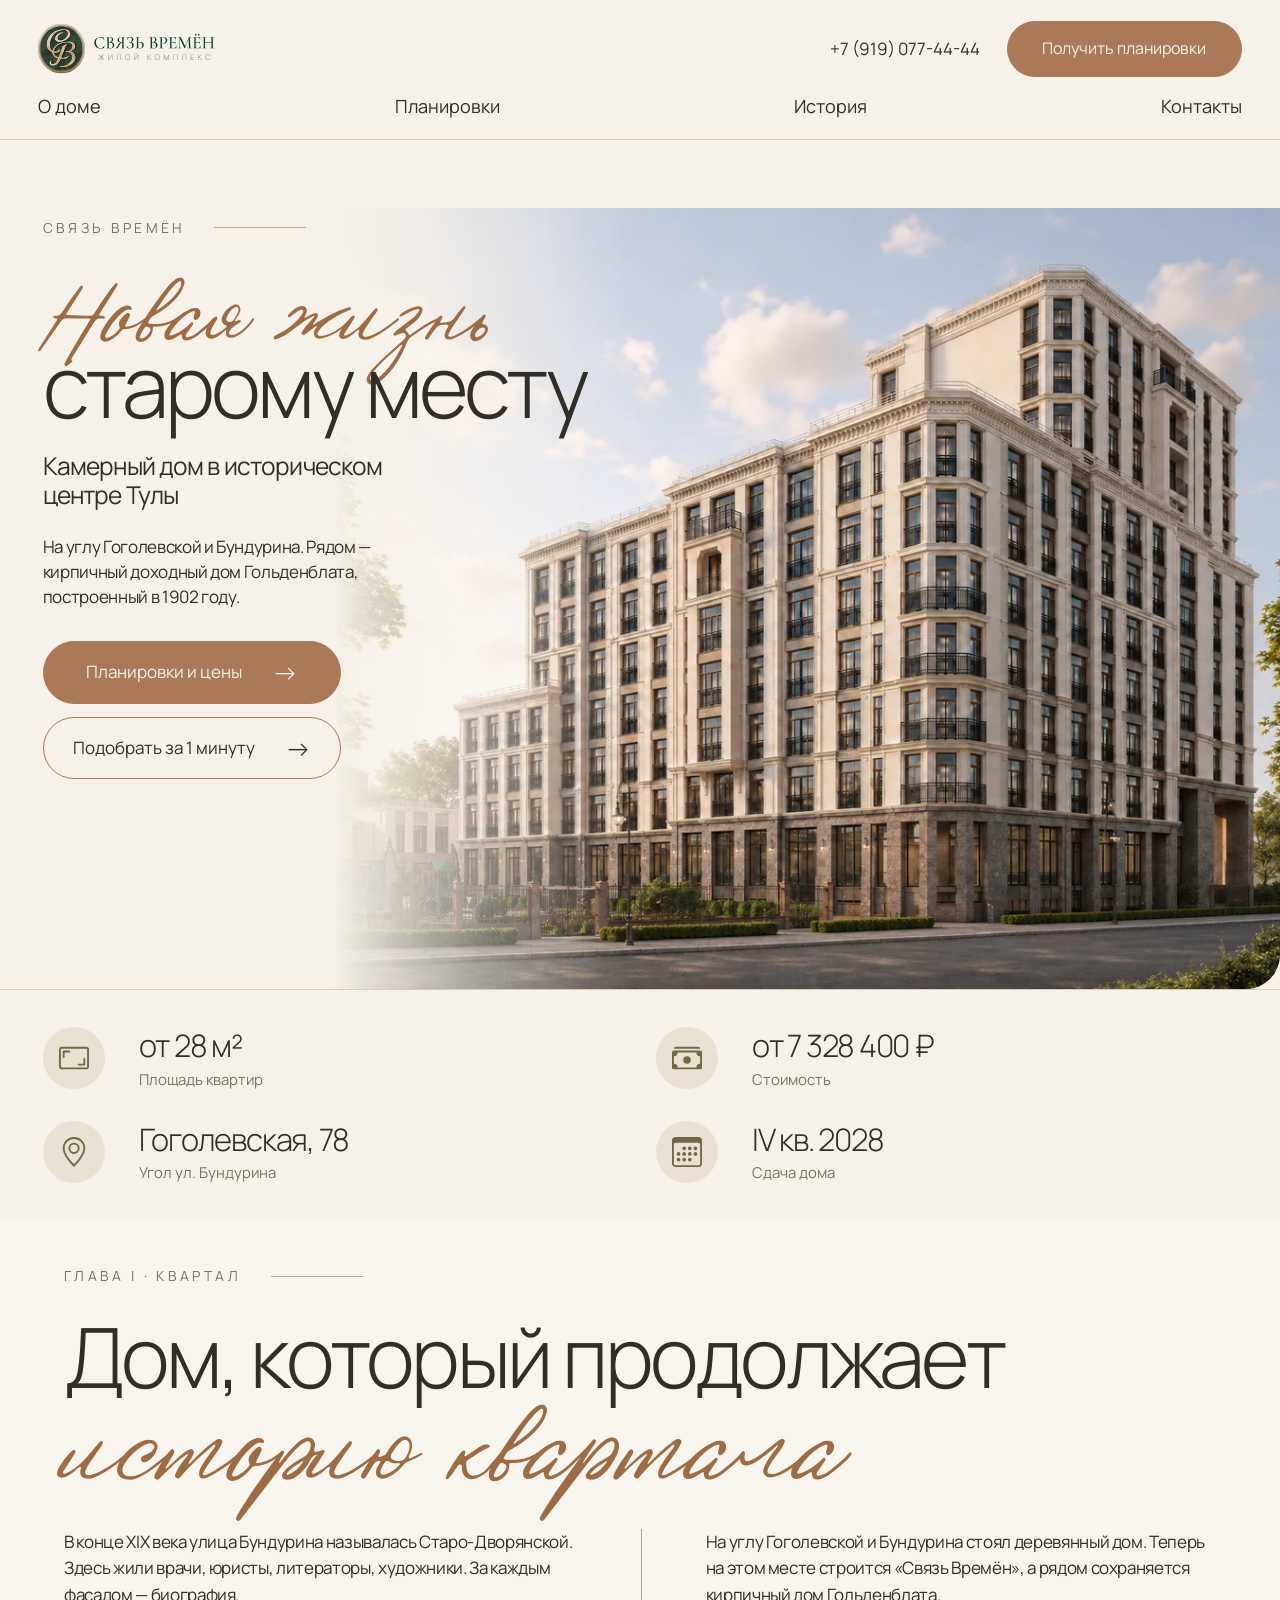
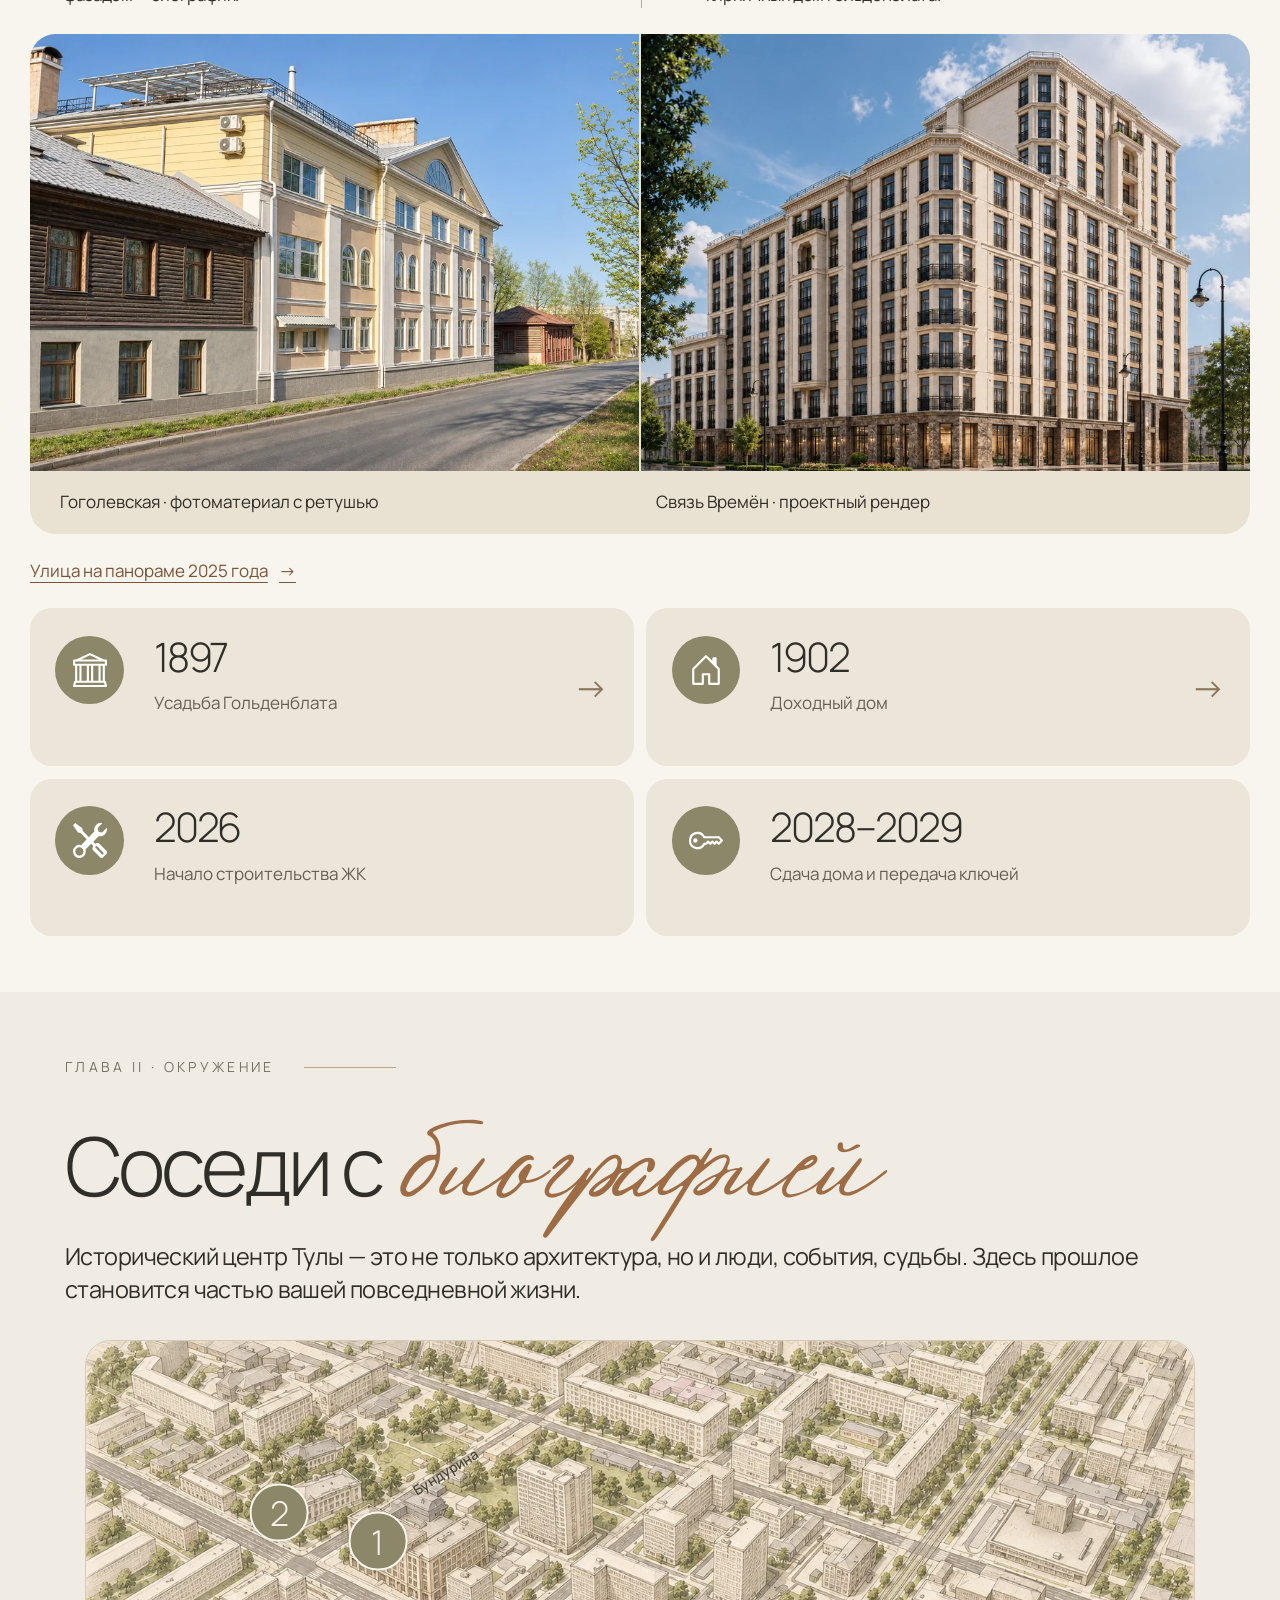
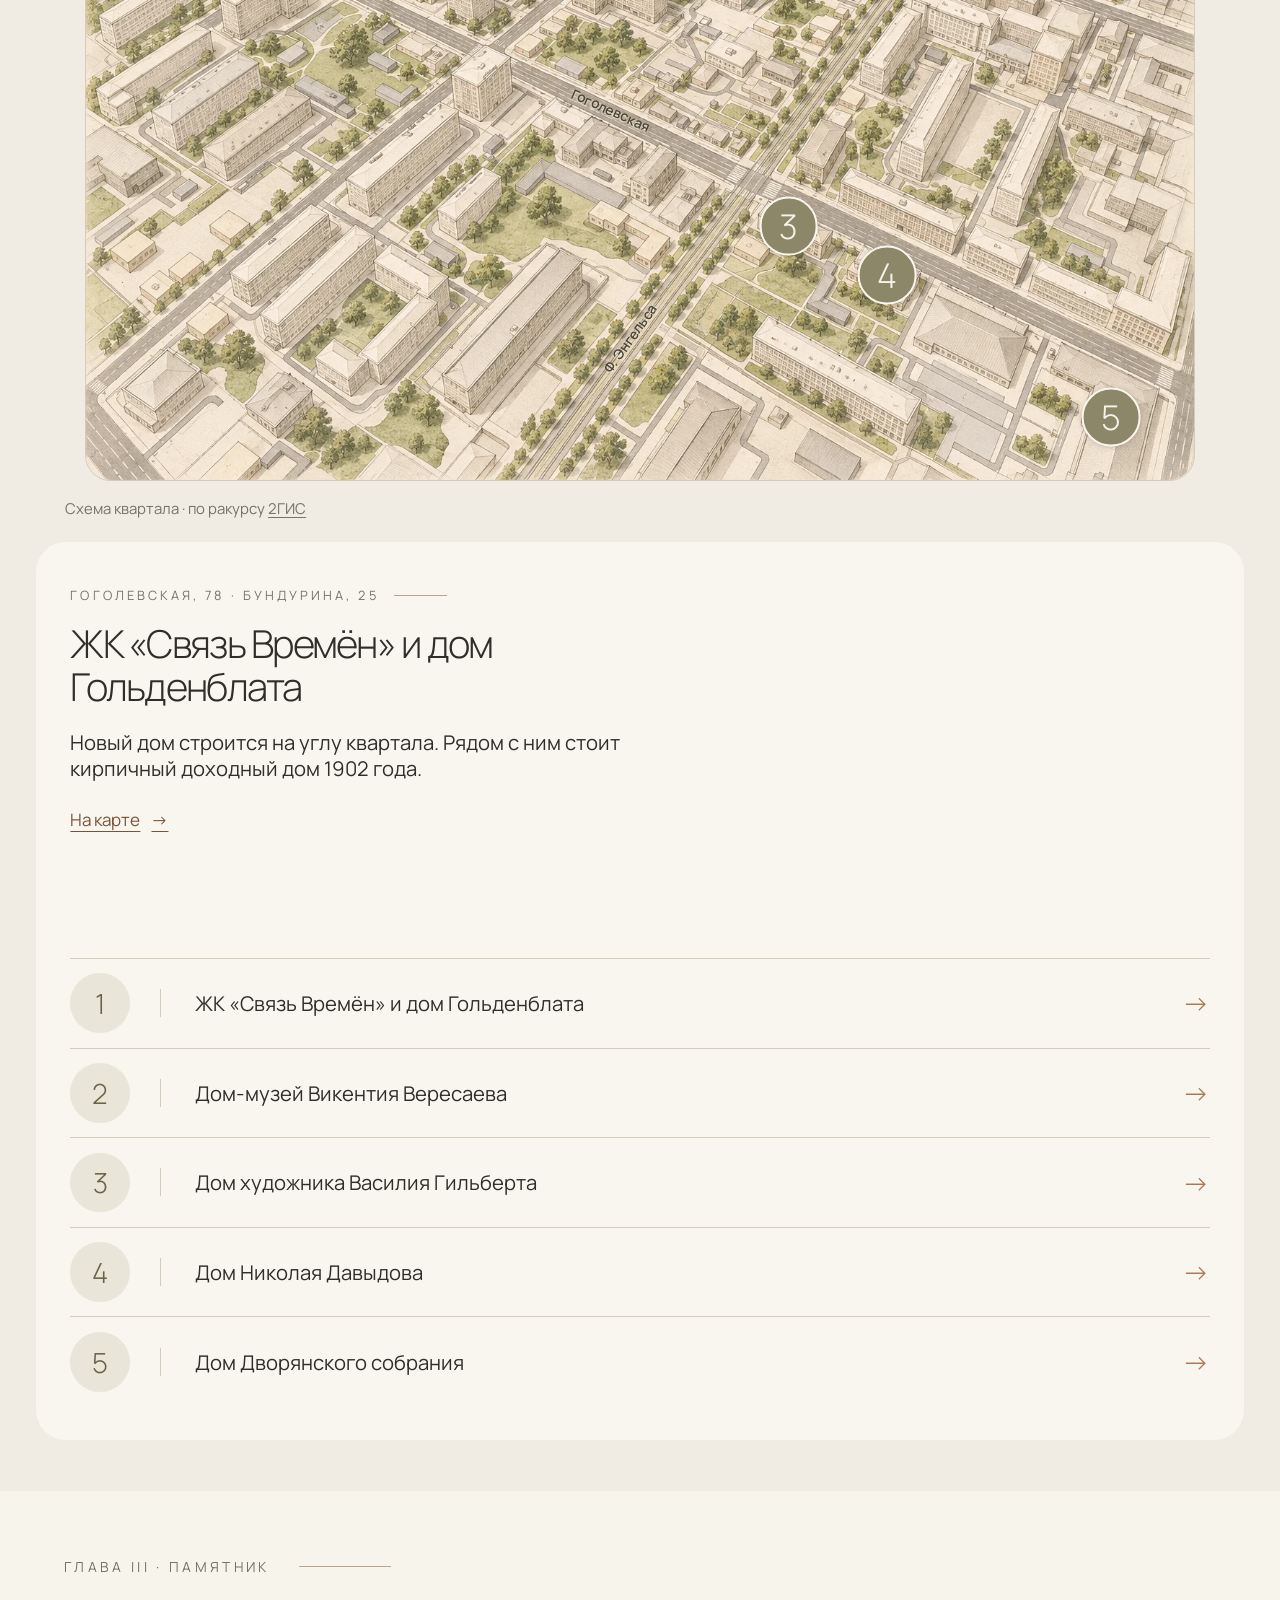
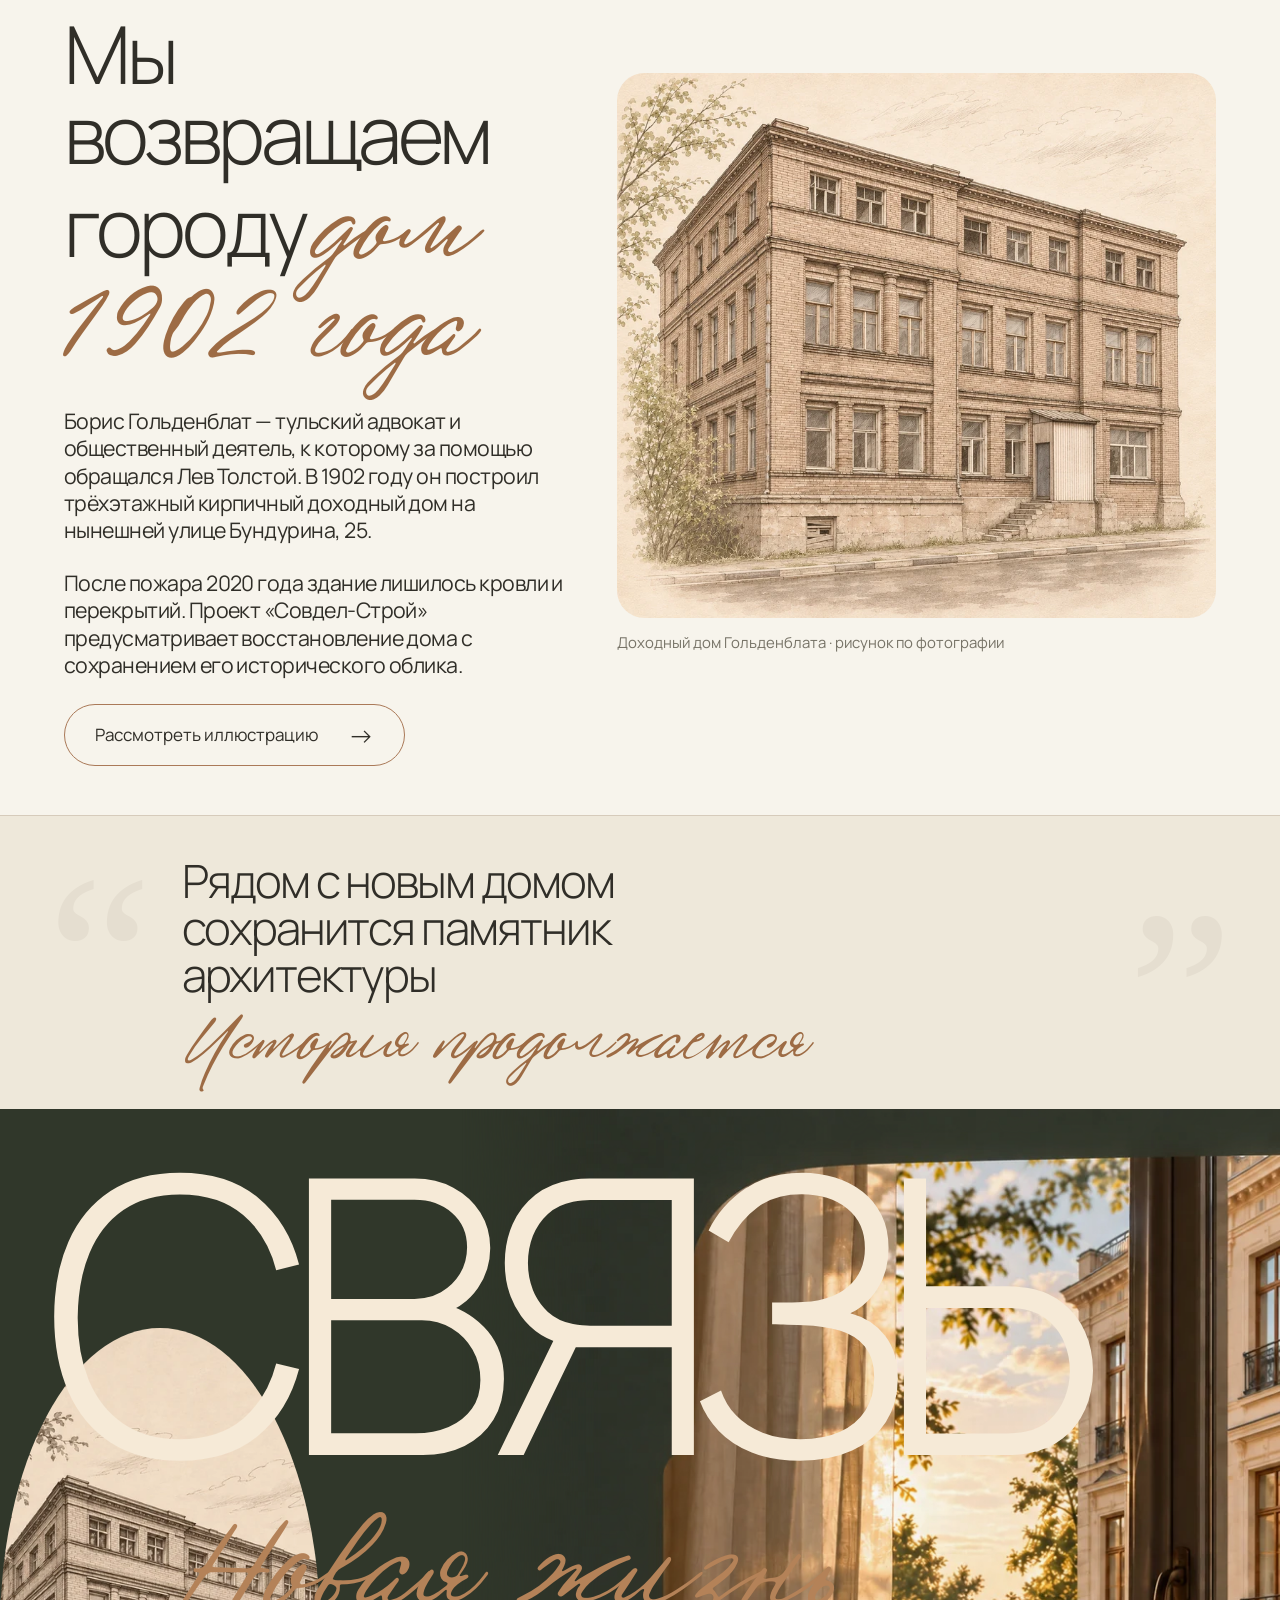
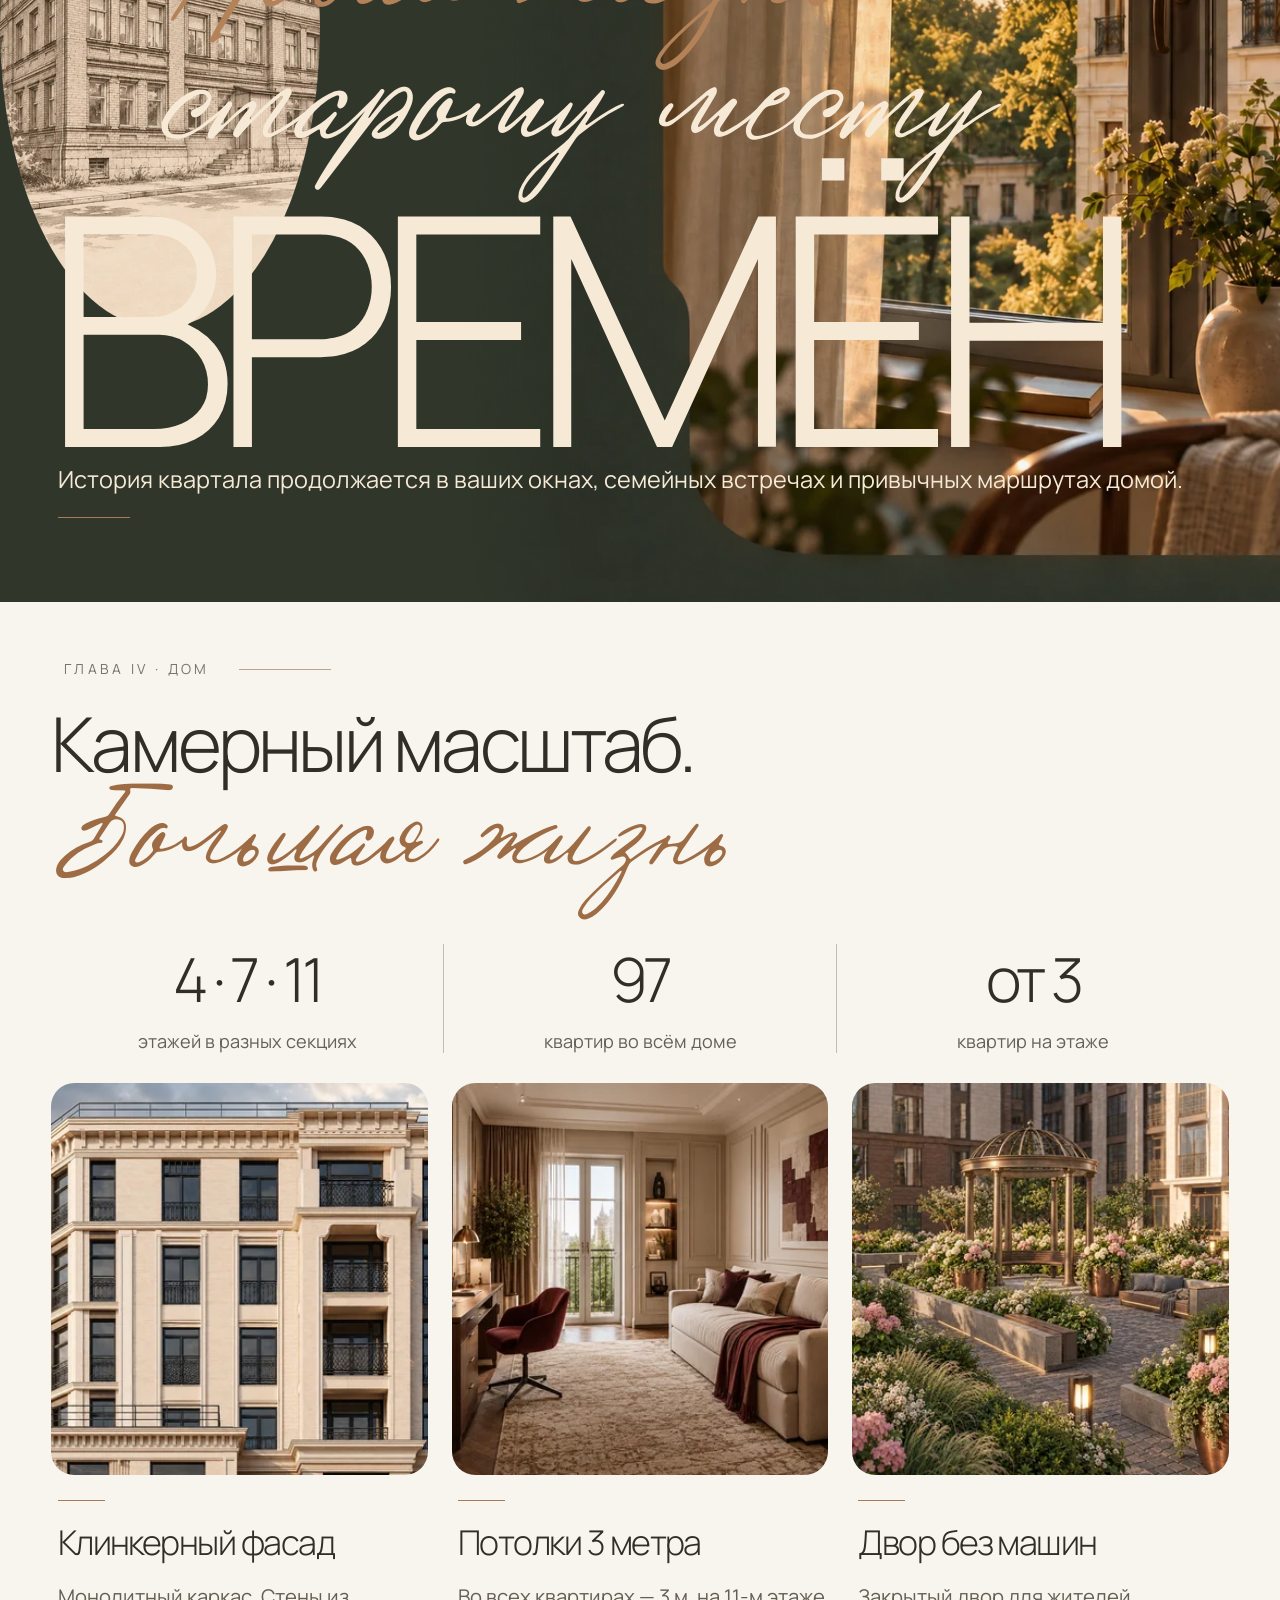
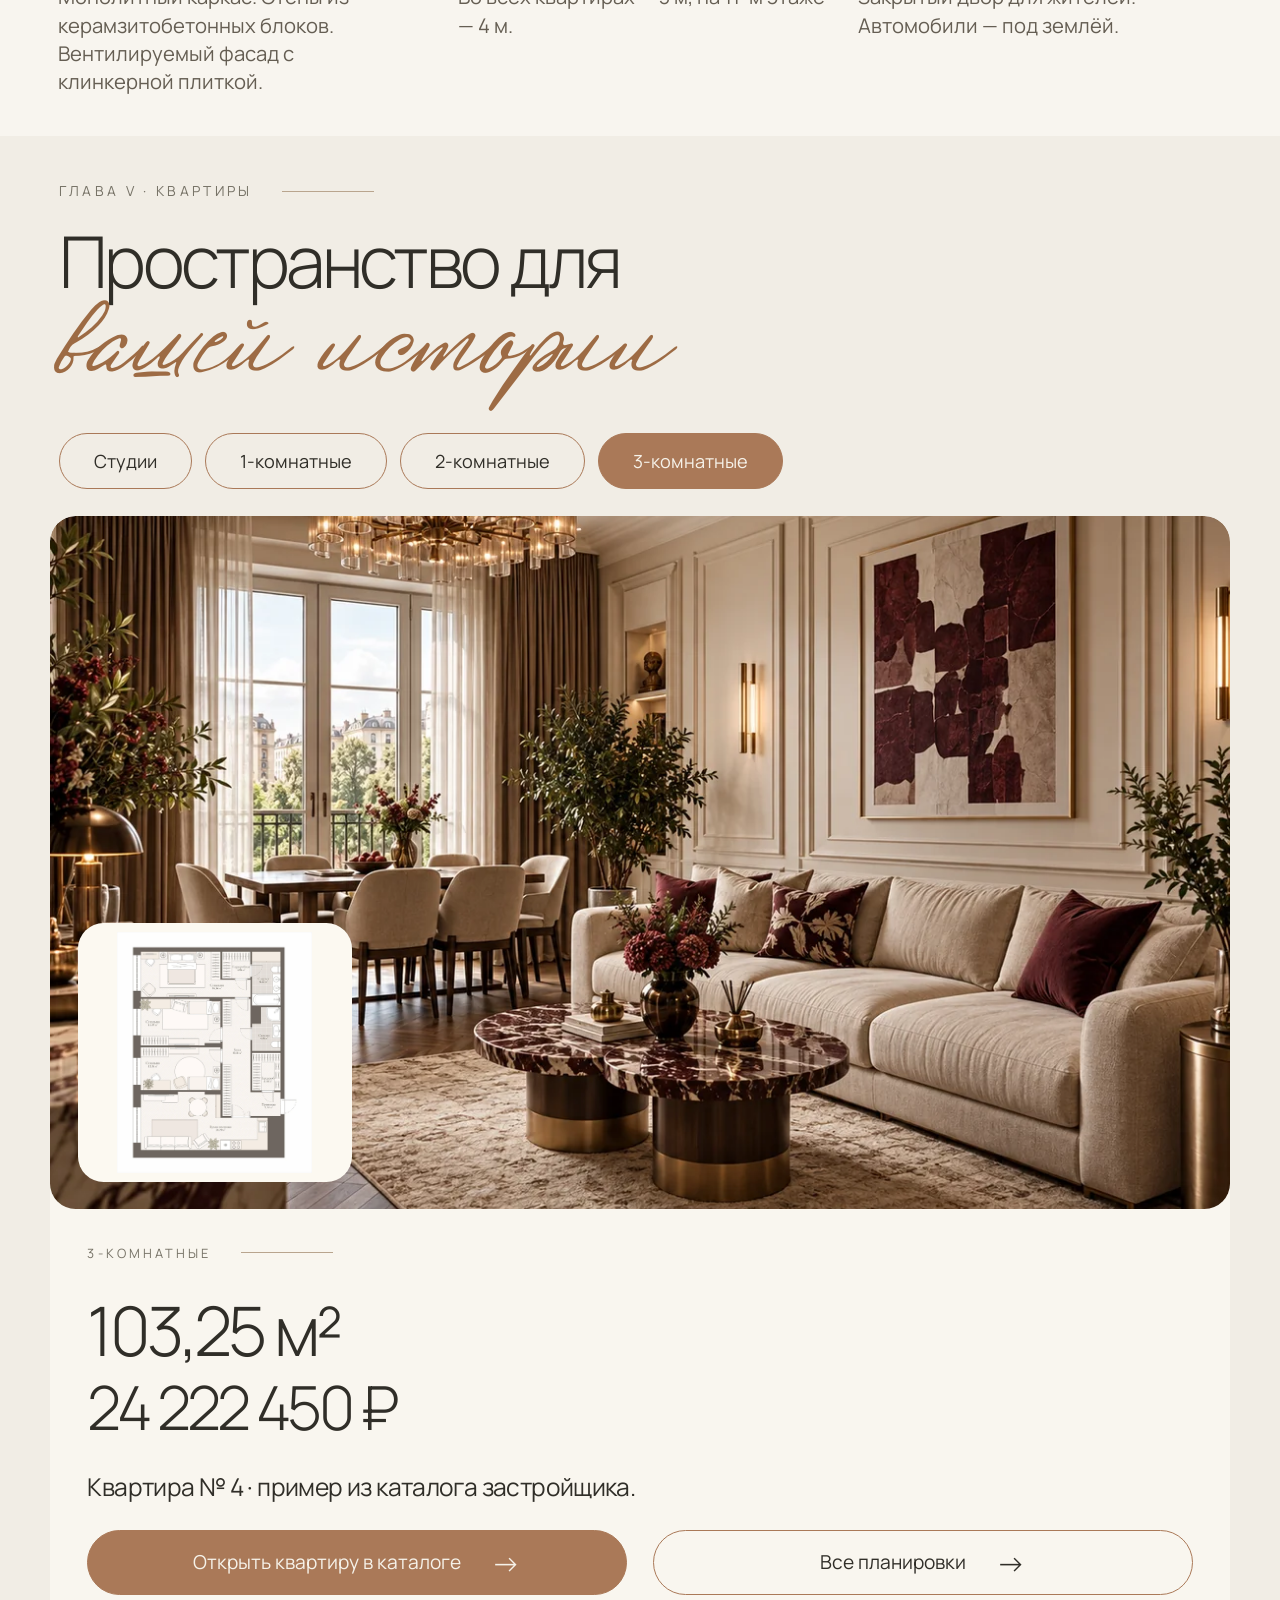
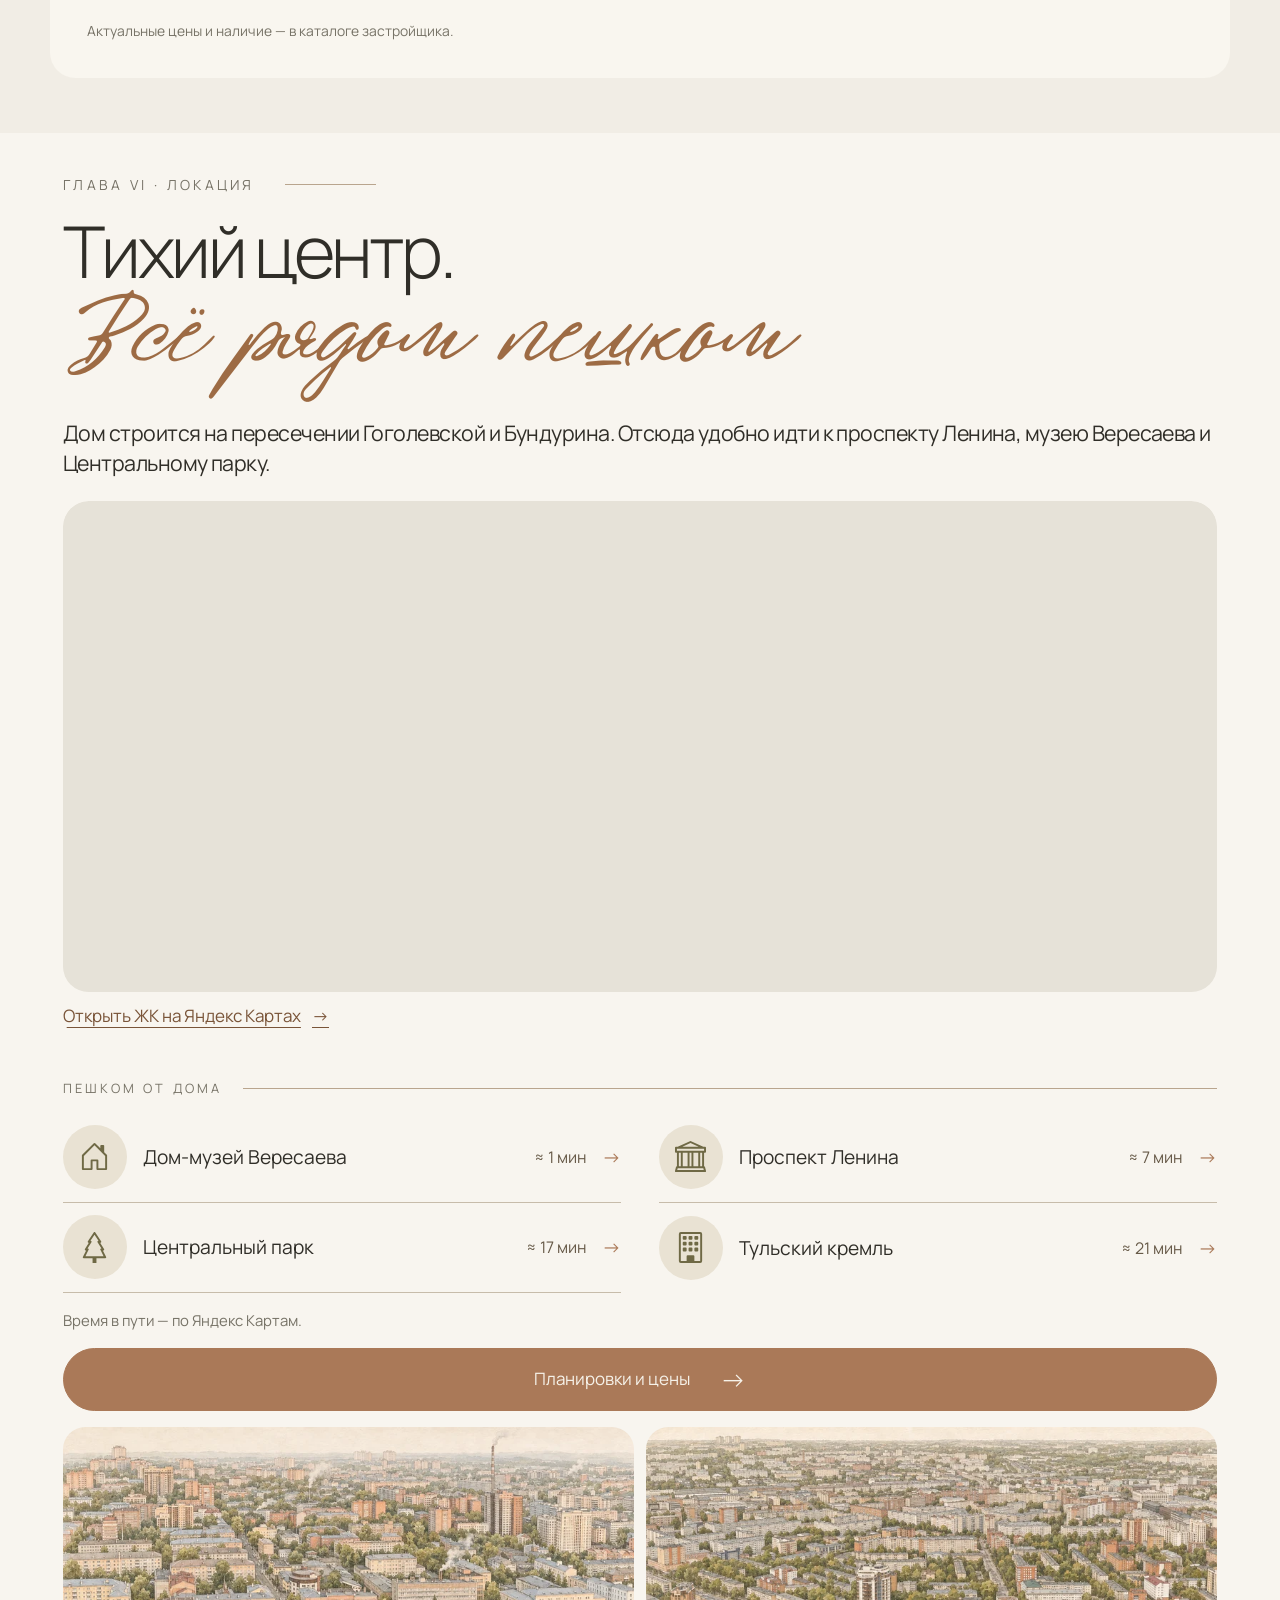
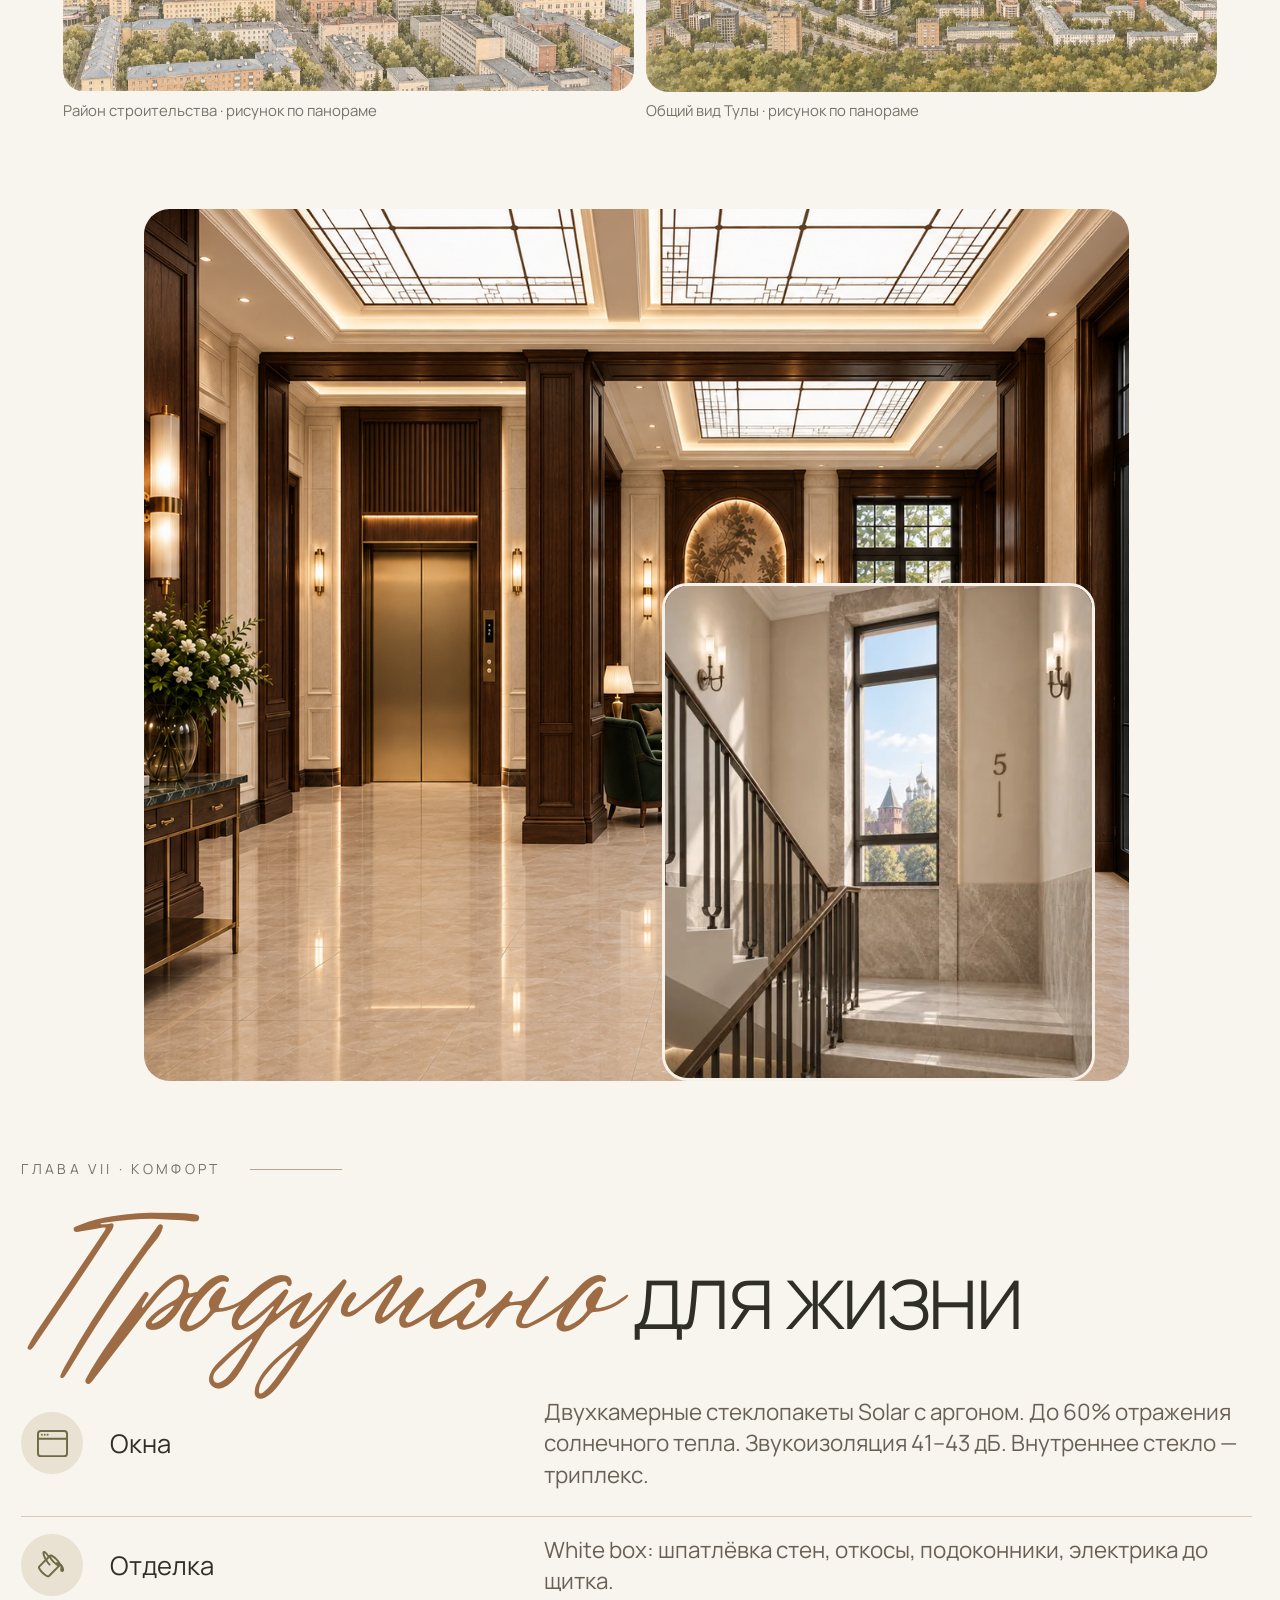
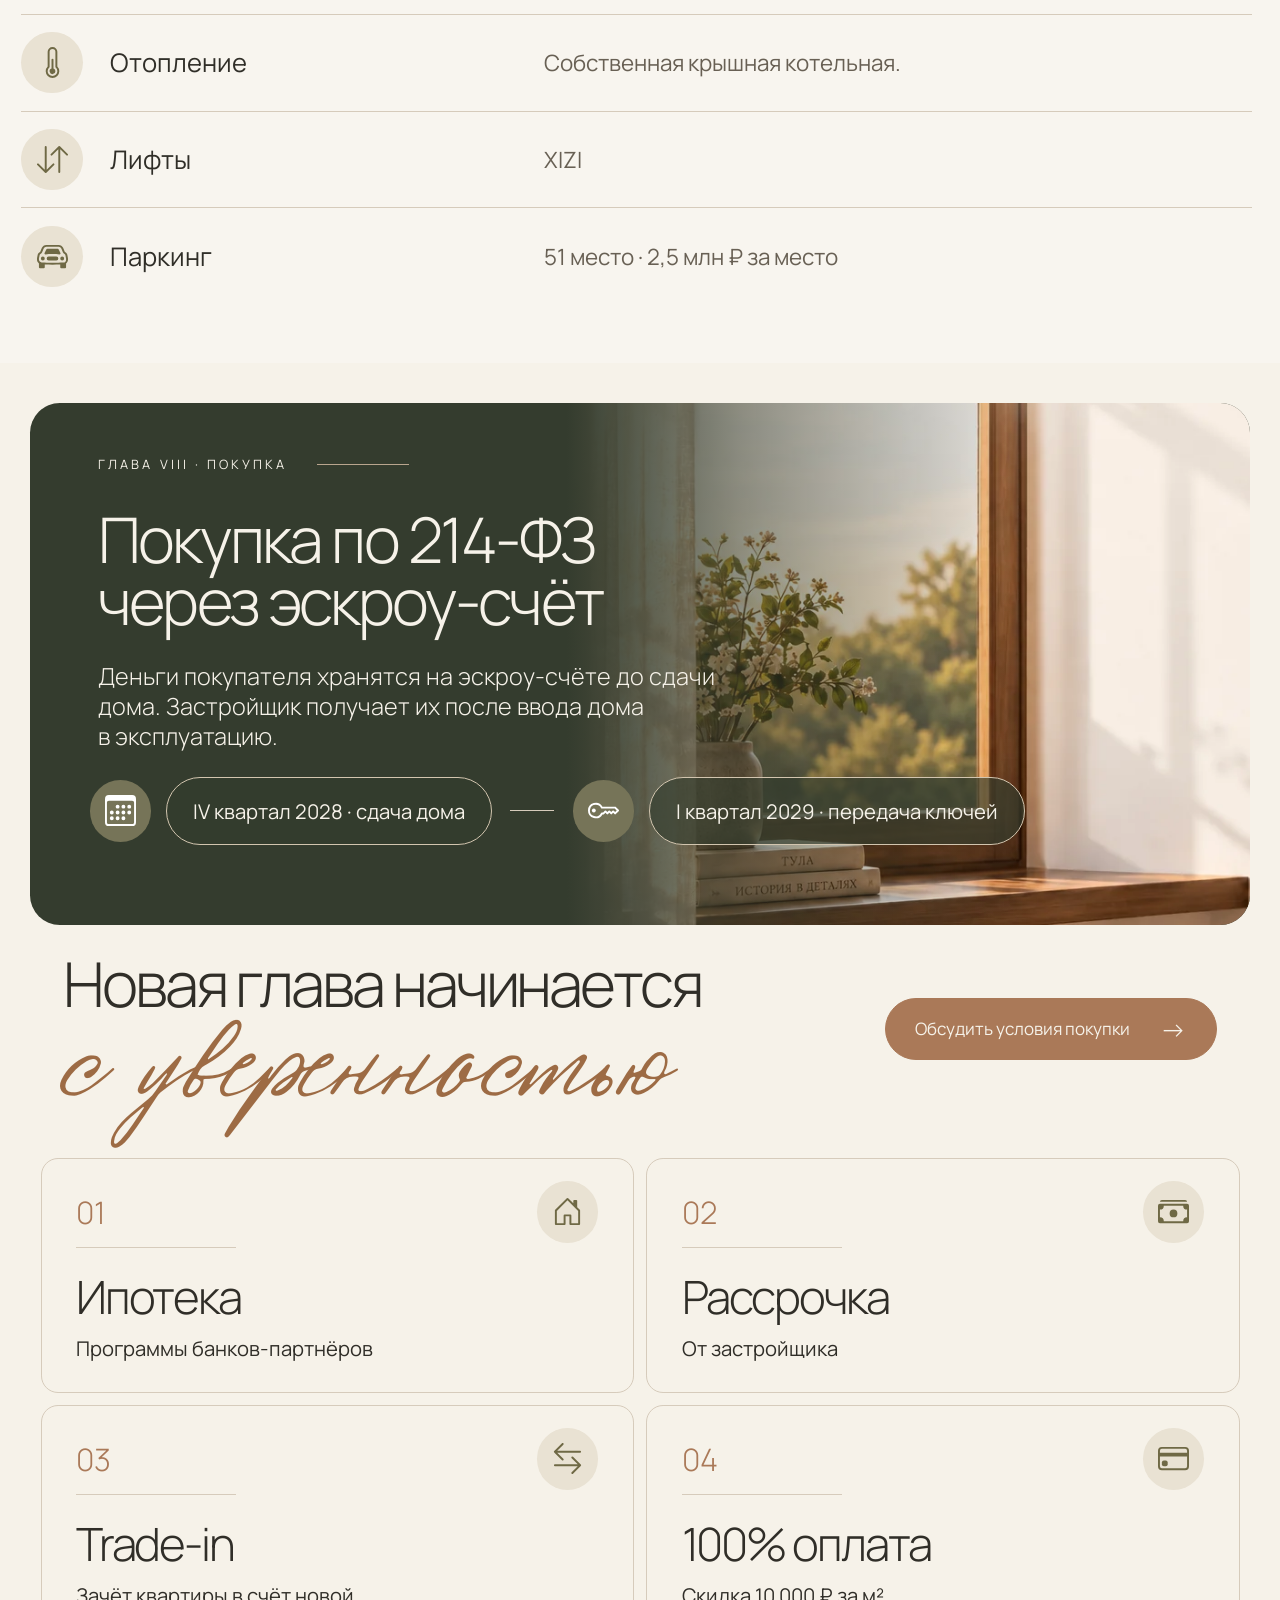
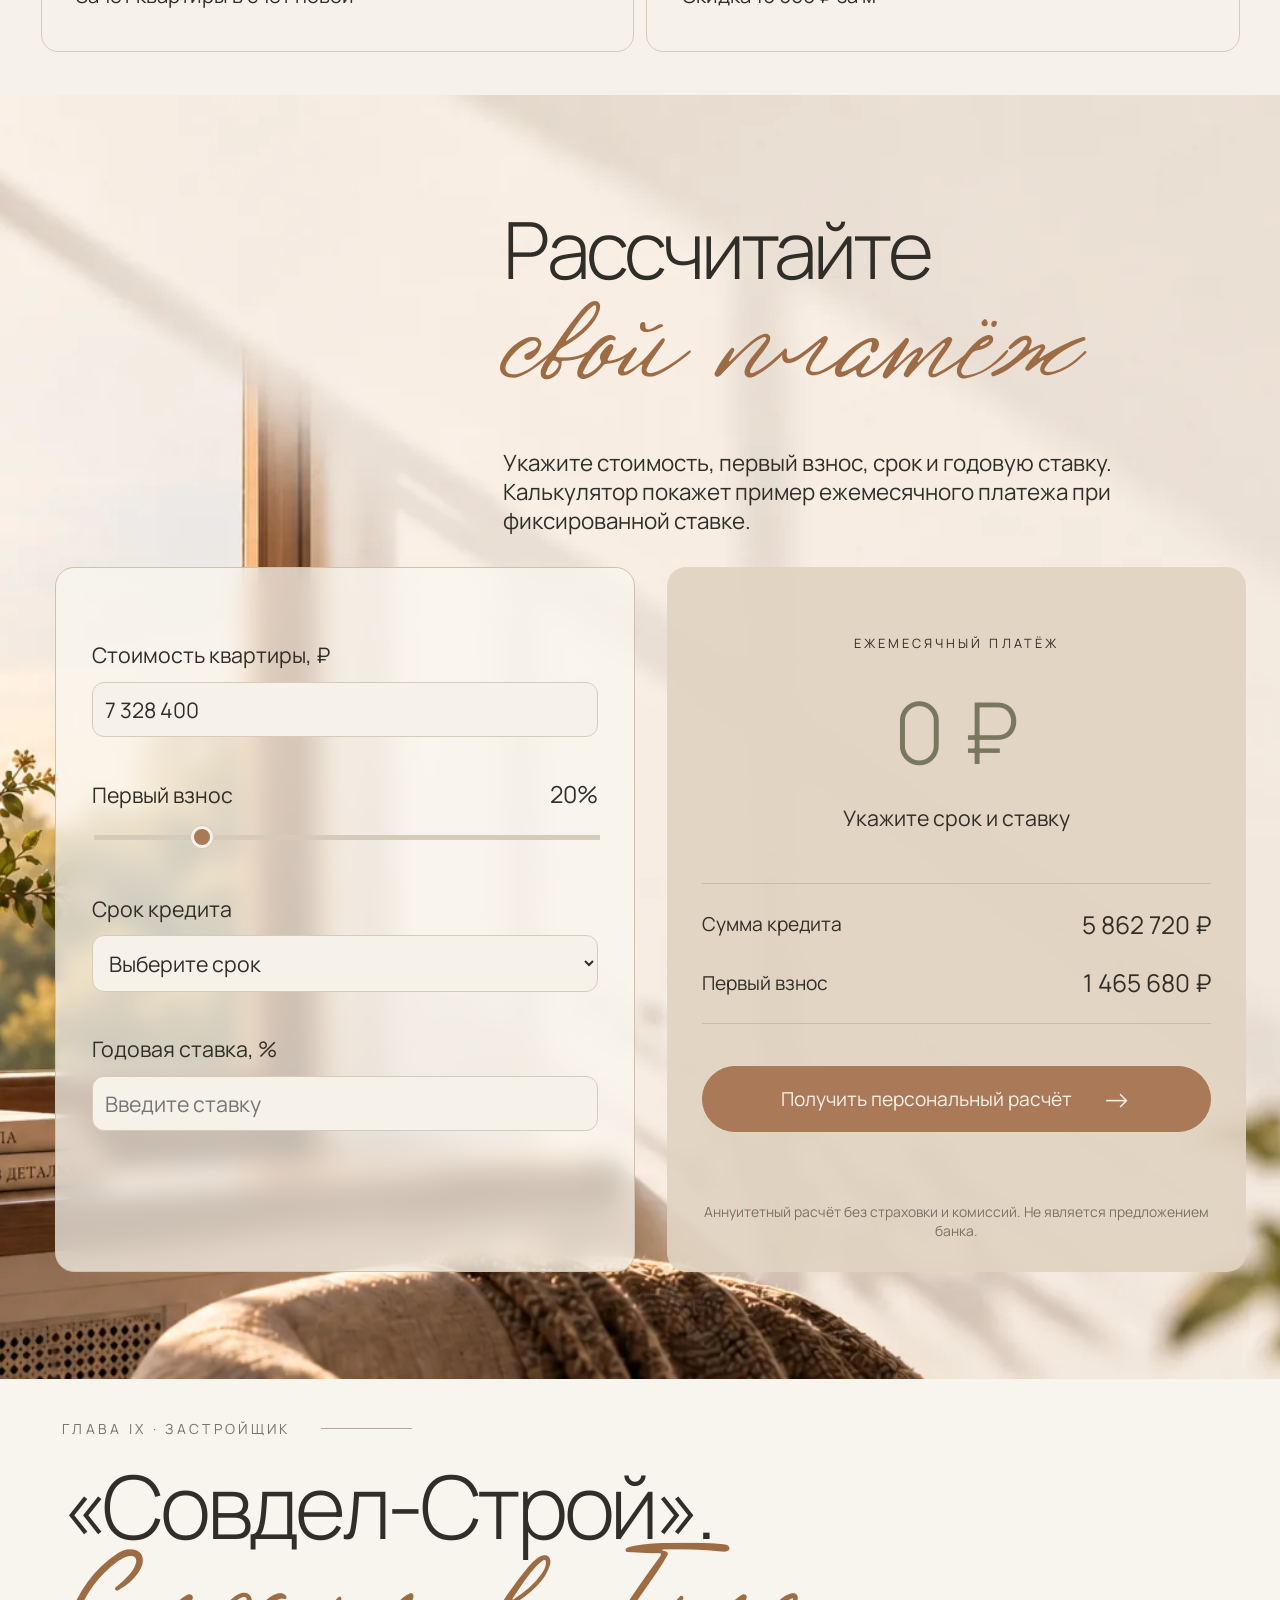
==== v2/index.html @ 4abdffe2 "Publish Web_v2 preview under /v2/" ====
<!doctype html>
<html lang="ru">
<head>
<meta charset="UTF-8"><meta name="viewport" content="width=device-width,initial-scale=1">
<title>Связь Времён — новая жизнь старому месту · Версия 2 · Демоверсия</title>
<meta name="description" content="ЖК Связь Времён — камерный дом в историческом центре Тулы. Гоголевская, 78. Планировки, история места и запись в офис продаж.">
<meta name="theme-color" content="#f6f2e9">
<meta name="robots" content="noindex,nofollow">
<link rel="icon" type="image/x-icon" sizes="16x16 32x32 48x48" href="favicon.ico?v=a69c29a12389">
<link rel="icon" type="image/png" sizes="32x32" href="favicon-32.png?v=29f4f97f7fea">
<link rel="apple-touch-icon" sizes="180x180" href="apple-touch-icon.png?v=b016631cbd7d">
<link rel="stylesheet" href="style.css?v=936d7309037e">
<link rel="stylesheet" href="app.css?v=c9f091672d26">
<link rel="stylesheet" href="revisions.css?v=1e232435f1e9">
<link rel="stylesheet" href="layout.css?v=620242fe5ff3">
<link rel="stylesheet" href="v2.css?v=9fb04014e58f">
<script src="app.js?v=31286d1d7d5b" defer></script>
</head>
<body>

<div class="page" id="top">
<a class="skip-link" href="#main-content">Перейти к содержимому</a>
<header class="site-header"><div class="header section-container">
<a class="brand" href="#top" aria-label="Связь Времён"><img src="assets/images/svyaz-vremen-logo.svg?v=7d23337fd8c0" alt="Связь Времён — жилой комплекс в Туле" width="265" height="73"></a>
<nav class="navigation" aria-label="Навигация"><a href="#house">О доме</a><a href="#apartments">Планировки</a><a href="#history">История</a><a href="#contacts">Контакты</a></nav>
<div class="header-actions"><a class="phone" href="tel:+79190774444">+7 (919) 077-44-44</a><span class="messengers">MAX · Telegram</span><button class="button button-header" type="button" >Получить планировки</button></div>
</div></header>
<main id="main-content">
<section class="site-section site-section--hero" aria-labelledby="hero-title"><div class="hero">
<div class="hero-scene">
<img class="hero-background" src="assets/images/v2/facade-1448.webp?v=14d6a66f6dd4" srcset="assets/images/v2/facade-480.webp?v=e9f8483123a9 480w, assets/images/v2/facade-800.webp?v=8b5131da6378 800w, assets/images/v2/facade-1100.webp?v=43d5b6fc6ec7 1100w, assets/images/v2/facade-1448.webp?v=14d6a66f6dd4 1448w" sizes="(max-width: 767px) 135vw, (max-width: 1599px) 73vw, (max-width: 1900px) 1100px, 58vw" alt="Проектный рендер ЖК «Связь Времён» со стороны Гоголевской улицы" width="1448" height="1086" fetchpriority="high" decoding="async">
<div class="section-container hero-container"><div class="hero-content">
<div class="eyebrow"><span>Связь времён</span> <span class="eyebrow-line" aria-hidden="true"></span></div>
<h1 class="hero-title" id="hero-title"><span class="handwriting">Новая жизнь</span> <span>старому месту</span></h1>
<p class="hero-lead">Камерный дом в историческом центре Тулы</p>
<p class="hero-description">На углу Гоголевской и Бундурина. Рядом — кирпичный доходный дом Гольденблата, построенный в 1902 году.</p>
<div class="hero-buttons"><button class="button" type="button" >Планировки и цены <span class="arrow" aria-hidden="true">→</span></button><button class="button button-outline" type="button" >Подобрать за 1 минуту <span class="arrow" aria-hidden="true">→</span></button></div>
</div>
</div></div>
<div class="hero-facts-band"><div class="section-container"><dl class="facts">
<div class="fact"><span class="fact-icon"><img src="assets/icons/area.svg?v=b067dfcc1bdb" alt=""></span><div class="fact-copy"><dt>Площадь квартир</dt><dd>от 28 м²</dd></div></div>
<div class="fact"><span class="fact-icon"><img src="assets/icons/coins.svg?v=3b3eae430abe" alt=""></span><div class="fact-copy"><dt>Стоимость</dt><dd>от 7&#160;328&#160;400 ₽</dd></div></div>
<div class="fact"><span class="fact-icon"><img src="assets/icons/pin.svg?v=9081a3cbe9c6" alt=""></span><div class="fact-copy"><dt>Угол ул. Бундурина</dt><dd>Гоголевская, 78</dd></div></div>
<div class="fact"><span class="fact-icon"><img src="assets/icons/calendar.svg?v=89b3860f87d2" alt=""></span><div class="fact-copy"><dt>Сдача дома</dt><dd>IV кв. 2028</dd></div></div>
</dl>
</div></div></div></section>
<section class="site-section site-section--history" id="history" aria-labelledby="history-title"><div class="history section-container">
<div class="history-heading-row">
<div class="history-heading"><div class="eyebrow"><span>Глава I · Квартал</span> <span class="eyebrow-line" aria-hidden="true"></span></div><h2 class="history-title" id="history-title"><span>Дом, который продолжает</span> <span class="handwriting">историю квартала</span></h2></div>
<div class="paragraph-columns"><p>В конце XIX века улица Бундурина называлась Старо-Дворянской. Здесь жили врачи, юристы, литераторы, художники. За каждым фасадом — биография.</p><p class="paragraph-separated">На углу Гоголевской и Бундурина стоял деревянный дом. Теперь на этом месте строится «Связь Времён», а рядом сохраняется кирпичный дом Гольденблата.</p></div>
</div>
<figure class="history-panorama">
  <div class="v2-history-images">
    <img src="assets/images/v2/street-956.webp?v=422b4e727c3e" srcset="assets/images/v2/street-480.webp?v=3a7105d3f9ea 480w, assets/images/v2/street-956.webp?v=422b4e727c3e 956w" sizes="(max-width: 767px) 46vw, 48vw" alt="Гоголевская улица и исторические фасады" width="956" height="638" loading="lazy" decoding="async">
    <img src="assets/images/v2/project-render-1200.webp?v=39318d268a99" srcset="assets/images/v2/project-render-520.webp?v=5b90cfd3b807 520w, assets/images/v2/project-render-850.webp?v=ac5239f6fa57 850w, assets/images/v2/project-render-1200.webp?v=39318d268a99 1200w" sizes="(max-width: 767px) 46vw, 48vw" alt="Проектный рендер нового жилого комплекса" width="1200" height="900" loading="lazy" decoding="async">
  </div>
  <figcaption><span>Гоголевская · фотоматериал с ретушью</span><span>Связь Времён · проектный рендер</span></figcaption>
</figure>
<a class="v2-text-link" href="https://yandex.ru/maps/15/tula/house/gogolevskaya_ulitsa_78_27/Z04YcAdiSkUGQFtufX15eX9mYQ==/panorama/?panorama%5Bdirection%5D=64.7%2C10&amp;panorama%5Bpoint%5D=37.602053%2C54.188287&amp;panorama%5Bspan%5D=117.801137%2C60" target="_blank" rel="noopener">Улица на панораме 2025 года <span aria-hidden="true">→</span></a>
<ol class="timeline" aria-label="История места">
<li><span class="timeline-icon"><img src="assets/icons/column.svg?v=a3bcb5f82bd8" alt=""></span><div class="timeline-copy"><span class="timeline-year">1897</span> <span class="timeline-text">Усадьба Гольденблата</span></div><span class="timeline-arrow">→</span></li>
<li><span class="timeline-icon"><img src="assets/icons/house.svg?v=a2d1ed088c96" alt=""></span><div class="timeline-copy"><span class="timeline-year">1902</span> <span class="timeline-text">Доходный дом</span></div><span class="timeline-arrow">→</span></li>
<li><span class="timeline-icon"><img src="assets/icons/tools.svg?v=7745a5eb52d1" alt=""></span><div class="timeline-copy"><span class="timeline-year">2026</span> <span class="timeline-text">Начало строительства ЖК</span></div></li>
<li><span class="timeline-icon"><img src="assets/icons/key.svg?v=3892d867b96e" alt=""></span><div class="timeline-copy"><span class="timeline-year">2028–2029</span> <span class="timeline-text">Сдача дома и передача ключей</span></div></li>
</ol>
</div></section>

<section class="site-section site-section--neighbors" id="neighbors" aria-labelledby="neighbors-title"><div class="neighbors screen section-container">
<div class="neighbors-left">
<div class="eyebrow"><span>Глава II · Окружение</span> <span class="eyebrow-line" aria-hidden="true"></span></div>
<h2 class="section-title" id="neighbors-title">Соседи с <span class="handwriting">биографией</span></h2>
<p class="intro">Исторический центр Тулы — это не только архитектура, но и люди, события, судьбы. Здесь прошлое становится частью вашей повседневной жизни.</p>
<div class="media-frame neighborhood-map">
  <img src="assets/images/v2/quarter-2gis-drawing-1536.webp?v=f2a3b5f8ef8d"
       srcset="assets/images/v2/quarter-2gis-drawing-540.webp?v=597e43585321 540w, assets/images/v2/quarter-2gis-drawing-936.webp?v=0ea8b18bcf37 936w, assets/images/v2/quarter-2gis-drawing-1536.webp?v=f2a3b5f8ef8d 1536w"
       sizes="(max-width: 767px) 90vw, (max-width: 1599px) 87vw, (max-width: 1900px) 53vw, 45vw"
       alt="Рисованная схема кварталов Тулы вдоль Гоголевской улицы от Бундурина до проспекта Ленина"
       width="1536" height="1024" loading="lazy" decoding="async">
  <span class="map-street" style="--x:32.4%;--y:17.8%;--angle:-32deg" aria-hidden="true">Бундурина</span>
  <span class="map-street" style="--x:47.4%;--y:50%;--angle:24deg" aria-hidden="true">Гоголевская</span>
  <span class="map-street" style="--x:49.1%;--y:80.8%;--angle:-55deg" aria-hidden="true">Ф. Энгельса</span>
  <button class="map-marker" type="button" data-neighbor="1" style="--x:26.37%;--y:27.15%" aria-label="1. ЖК «Связь Времён» и дом Гольденблата" aria-pressed="false">1</button>
  <button class="map-marker" type="button" data-neighbor="2" style="--x:17.45%;--y:23.24%" aria-label="2. Дом-музей Викентия Вересаева" aria-pressed="false">2</button>
  <button class="map-marker" type="button" data-neighbor="3" style="--x:63.41%;--y:65.62%" aria-label="3. Дом художника Василия Гильберта" aria-pressed="false">3</button>
  <button class="map-marker" type="button" data-neighbor="4" style="--x:72.27%;--y:72.27%" aria-label="4. Дом Николая Давыдова" aria-pressed="false">4</button>
  <button class="map-marker" type="button" data-neighbor="5" style="--x:92.51%;--y:91.50%" aria-label="5. Дом Дворянского собрания" aria-pressed="false">5</button>
</div>
<small class="caption">Схема квартала · по ракурсу <a href="https://2gis.ru/tula?m=37.6053%2C54.1873%2F16.7" target="_blank" rel="noopener">2ГИС</a></small>
</div>
<div class="neighbor-panel">
  <div class="neighbor-feature">
    <div class="neighbor-copy" aria-live="polite">
      <div class="eyebrow"><span>Гоголевская, 78 · Бундурина, 25</span> <span class="eyebrow-line" aria-hidden="true"></span></div>
      <h3>ЖК «Связь Времён» и дом Гольденблата</h3>
      <p>Новый дом строится на углу квартала. Рядом с ним стоит кирпичный доходный дом 1902 года.</p>
      <a class="v2-text-link neighbor-link" href="https://yandex.ru/maps/?ll=37.602301%2C54.188355&amp;z=17&amp;pt=37.602301%2C54.188355" target="_blank" rel="noopener">На карте <span aria-hidden="true">→</span></a>
    </div>
    <div class="media-frame neighbor-art"><img src="assets/images/v2/project-render-1200.webp?v=39318d268a99" srcset="assets/images/v2/project-render-520.webp?v=5b90cfd3b807 520w, assets/images/v2/project-render-850.webp?v=ac5239f6fa57 850w, assets/images/v2/project-render-1200.webp?v=39318d268a99 1200w" sizes="(max-width: 767px) 32vw, 15vw" alt="Проектный рендер ЖК «Связь Времён»" width="1200" height="900" loading="lazy" decoding="async"></div>
  </div>
  <ol class="neighbor-list">
  <li data-neighbor="1" data-street="Гоголевская, 78 · Бундурина, 25" data-description="Новый дом строится на углу квартала. Рядом с ним стоит кирпичный доходный дом 1902 года." data-href="https://yandex.ru/maps/?ll=37.602301%2C54.188355&amp;z=17&amp;pt=37.602301%2C54.188355"><span class="number">1</span> <span class="neighbor-name">ЖК «Связь Времён» и дом Гольденблата</span> <span class="arrow" aria-hidden="true">→</span></li>
<li data-neighbor="2" data-street="Гоголевская, 82" data-description="Мемориальный музей в доме, где родился и вырос писатель Викентий Вересаев." data-href="https://yandex.ru/maps/?text=%D0%A2%D1%83%D0%BB%D0%B0%2C%20%D0%93%D0%BE%D0%B3%D0%BE%D0%BB%D0%B5%D0%B2%D1%81%D0%BA%D0%B0%D1%8F%20%D1%83%D0%BB%D0%B8%D1%86%D0%B0%2C%2082"><span class="number">2</span> <span class="neighbor-name">Дом-музей Викентия Вересаева</span> <span class="arrow" aria-hidden="true">→</span></li>
<li data-neighbor="3" data-street="Гоголевская, 49/81" data-description="Здесь художник Василий Гильберт жил и работал в 1904–1920 годах." data-href="https://yandex.ru/maps/?text=%D0%A2%D1%83%D0%BB%D0%B0%2C%20%D0%93%D0%BE%D0%B3%D0%BE%D0%BB%D0%B5%D0%B2%D1%81%D0%BA%D0%B0%D1%8F%20%D1%83%D0%BB%D0%B8%D1%86%D0%B0%2C%2049/81"><span class="number">3</span> <span class="neighbor-name">Дом художника Василия Гильберта</span> <span class="arrow" aria-hidden="true">→</span></li>
<li data-neighbor="4" data-street="Гоголевская, 47" data-description="В этом доме состоялось знакомство Льва Толстого и Константина Станиславского." data-href="https://yandex.ru/maps/?text=%D0%A2%D1%83%D0%BB%D0%B0%2C%20%D0%93%D0%BE%D0%B3%D0%BE%D0%BB%D0%B5%D0%B2%D1%81%D0%BA%D0%B0%D1%8F%20%D1%83%D0%BB%D0%B8%D1%86%D0%B0%2C%2047"><span class="number">4</span> <span class="neighbor-name">Дом Николая Давыдова</span> <span class="arrow" aria-hidden="true">→</span></li>
<li data-neighbor="5" data-street="Проспект Ленина, 44" data-description="Сегодня в здании Дворянского собрания работает Тульская областная филармония." data-href="https://yandex.ru/maps/?text=%D0%A2%D1%83%D0%BB%D0%B0%2C%20%D0%BF%D1%80%D0%BE%D1%81%D0%BF%D0%B5%D0%BA%D1%82%20%D0%9B%D0%B5%D0%BD%D0%B8%D0%BD%D0%B0%2C%2044"><span class="number">5</span> <span class="neighbor-name">Дом Дворянского собрания</span> <span class="arrow" aria-hidden="true">→</span></li>
</ol>
</div>
</div></section>

<section class="site-section site-section--restoration" id="restoration" aria-labelledby="restoration-title">
<div class="restoration section-container">
  <div class="restoration-top">
    <div class="restoration-copy">
      <div class="eyebrow"><span>Глава III · Памятник</span> <span class="eyebrow-line" aria-hidden="true"></span></div>
      <h2 class="section-title" id="restoration-title">Мы возвращаем городу <span class="handwriting">дом 1902 года</span></h2>
      <p>Борис Гольденблат — тульский адвокат и общественный деятель, к которому за помощью обращался Лев Толстой. В 1902 году он построил трёхэтажный кирпичный доходный дом на нынешней улице Бундурина, 25.</p>
      <p>После пожара 2020 года здание лишилось кровли и перекрытий. Проект «Совдел-Строй» предусматривает восстановление дома с сохранением его исторического облика.</p>
      <button class="button button-outline" type="button" data-enlarge="goldenblat-illustration">Рассмотреть иллюстрацию <span class="arrow" aria-hidden="true">→</span></button>
    </div>
    <figure class="v2-restoration-photo">
      <div class="media-frame" id="goldenblat-illustration">
        <img src="assets/images/v2/goldenblat-house-drawing-1200.webp?v=e03ad0b12533"
             srcset="assets/images/v2/goldenblat-house-drawing-480.webp?v=f2945a521777 480w, assets/images/v2/goldenblat-house-drawing-840.webp?v=5657d0d0a1ad 840w, assets/images/v2/goldenblat-house-drawing-1200.webp?v=e03ad0b12533 1200w"
             sizes="(max-width: 767px) 90vw, 51vw"
             alt="Иллюстрация доходного дома Гольденблата на Бундурина, 25" width="1200" height="1091" loading="lazy" decoding="async">
      </div>
      <figcaption class="caption">Доходный дом Гольденблата · рисунок по фотографии</figcaption>
    </figure>
  </div>
  <blockquote class="restoration-quote"><span class="quote-mark" aria-hidden="true">“</span><div><p>Рядом с новым домом сохранится памятник архитектуры</p><span class="handwriting">История продолжается</span></div><span class="quote-mark quote-end" aria-hidden="true">”</span></blockquote>
</div></section>

<section class="site-section site-section--interlude" id="interlude" aria-label="Связь времён — новая жизнь старому месту">
<div class="v2-interlude-art" aria-hidden="true">
  <img class="v2-interlude-archive" src="assets/images/v2/goldenblat-vignette-840.webp?v=4c6de1595b19" srcset="assets/images/v2/goldenblat-vignette-480.webp?v=219e414e0c09 480w, assets/images/v2/goldenblat-vignette-840.webp?v=4c6de1595b19 840w" sizes="(max-width: 767px) 42vw, 25vw" alt="" width="840" height="1260" loading="lazy" decoding="async">
  <img class="v2-interlude-window" src="assets/images/v2/interlude-window-evening-1086.webp?v=a07f63dec3c9"
       srcset="assets/images/v2/interlude-window-evening-480.webp?v=df2d3b3f9e85 480w, assets/images/v2/interlude-window-evening-840.webp?v=cd9bc8297a7f 840w, assets/images/v2/interlude-window-evening-1086.webp?v=a07f63dec3c9 1086w"
       sizes="(max-width: 767px) 100vw, (max-width: 1599px) 64vw, (max-width: 1900px) 800px, 43vw"
       alt="" width="1086" height="1448" loading="lazy" decoding="async">
</div>
<div class="interlude section-container">
<div class="interlude-content"><span class="interlude-word">СВЯЗЬ</span><p class="interlude-script handwriting">Новая жизнь <span>старому месту</span></p><span class="interlude-word interlude-word-bottom">ВРЕМЁН</span><p class="interlude-caption">История квартала продолжается в ваших окнах, семейных встречах и привычных маршрутах домой.</p><span class="small-line"></span></div>
</div></section>

<section class="site-section site-section--features" id="house" aria-labelledby="house-title"><div class="features screen section-container">
<div class="eyebrow"><span>Глава IV · Дом</span> <span class="eyebrow-line" aria-hidden="true"></span></div>
<div class="features-heading"><h2 class="section-title" id="house-title">Камерный масштаб. <span class="handwriting">Большая жизнь</span></h2>
<dl class="large-stats"><div><dt>этажей в разных секциях</dt><dd>4 · 7 · 11</dd></div><div><dt>квартир во всём доме</dt><dd>97</dd></div><div><dt>квартир на этаже</dt><dd>от 3</dd></div></dl></div>
<div class="feature-cards">
<article class="feature-card"><div class="media-frame "><img src="assets/images/v2/facade-detail-850.webp?v=1a22d9a7c040" srcset="assets/images/v2/facade-detail-480.webp?v=e3c22b65e789 480w, assets/images/v2/facade-detail-850.webp?v=1a22d9a7c040 850w" sizes="(max-width: 767px) 90vw, 33vw" alt="Фрагмент фасада ЖК · проектный рендер" width="850" height="680" loading="lazy" decoding="async"></div><span class="small-line"></span><h3>Клинкерный фасад</h3><p>Монолитный каркас. Стены из керамзитобетонных блоков. Вентилируемый фасад с клинкерной плиткой.</p></article>
<article class="feature-card"><div class="media-frame "><img src="assets/images/v2/high-ceilings-850.webp?v=7695921b7ef9" srcset="assets/images/v2/high-ceilings-480.webp?v=b1fabe6e1727 480w, assets/images/v2/high-ceilings-850.webp?v=7695921b7ef9 850w" sizes="(max-width: 767px) 90vw, 33vw" alt="Интерьер квартиры · проектный рендер" width="850" height="638" loading="lazy" decoding="async"></div><span class="small-line"></span><h3>Потолки 3 метра</h3><p>Во всех квартирах — 3 м, на 11-м этаже — 4 м.</p></article>
<article class="feature-card"><div class="media-frame "><img src="assets/images/v2/courtyard-850.webp?v=e3bd534b133a" srcset="assets/images/v2/courtyard-480.webp?v=3f078234f157 480w, assets/images/v2/courtyard-850.webp?v=e3bd534b133a 850w" sizes="(max-width: 767px) 90vw, 33vw" alt="Внутренний двор · проектный рендер" width="850" height="638" loading="lazy" decoding="async"></div><span class="small-line"></span><h3>Двор без машин</h3><p>Закрытый двор для жителей. Автомобили — под землёй.</p></article>
</div>
</div></section>

<section class="site-section site-section--apartments" id="apartments" aria-labelledby="apartments-title"><div class="apartments screen section-container">
<div class="eyebrow"><span>Глава V · Квартиры</span> <span class="eyebrow-line" aria-hidden="true"></span></div>
<h2 class="section-title" id="apartments-title">Пространство для <span class="handwriting">вашей истории</span></h2>
<div class="apartment-tabs" aria-label="Типы квартир"><button type="button" data-flat-type="studio">Студии</button><button type="button" data-flat-type="1">1-комнатные</button><button type="button" data-flat-type="2">2-комнатные</button><button type="button" data-flat-type="3" class="active">3-комнатные</button></div>
<div class="apartment-card">
  <div class="apartment-image">
    <img class="apartment-original" src="assets/images/v2/interior-3-1200.webp?v=80c1d113ef20" srcset="assets/images/v2/interior-3-520.webp?v=41df93df5d70 520w, assets/images/v2/interior-3-850.webp?v=3e18f706ee8e 850w, assets/images/v2/interior-3-1200.webp?v=80c1d113ef20 1200w" sizes="(max-width: 1599px) 92vw, 55vw" alt="Визуализация интерьера · пример оформления" width="1200" height="900" loading="lazy" decoding="async">
    <figure class="plan-thumbnail"><div class="media-frame">
      <img src="assets/images/v2/plan-3-900.webp?v=1e0cecf40383" alt="План квартиры № 4" width="900" height="1113" loading="lazy" decoding="async">
    </div></figure>
  </div>
  <div class="apartment-details">
    <div class="eyebrow"><span>3-комнатные</span> <span class="eyebrow-line" aria-hidden="true"></span></div>
    <div class="apartment-price"><p data-flat-area>103,25 м²</p><p data-flat-price>24 222 450 ₽</p></div>
    <p class="intro" data-flat-caption>Квартира № 4 · пример из каталога застройщика.</p>
    <a class="button" data-flat-link href="https://svyaz-vremen.ru/apartments/flats/4/" target="_blank" rel="noopener">Открыть квартиру в каталоге <span class="arrow" aria-hidden="true">→</span></a>
    <a class="button button-outline" href="https://svyaz-vremen.ru/apartments/" target="_blank" rel="noopener">Все планировки <span class="arrow" aria-hidden="true">→</span></a>
    <small class="caption">Актуальные цены и наличие — в каталоге застройщика.</small>
  </div>
</div>
<script type="application/json" id="flat-catalog">{
  "studio": {
    "label": "Студии",
    "area": "28,19",
    "number": "7",
    "price": null,
    "href": "https://svyaz-vremen.ru/apartments/flats/7/",
    "interior": "assets/images/v2/interior-studio-1200.webp?v=dc3ced30765c",
    "interiorSet": "assets/images/v2/interior-studio-520.webp?v=7323e0d88967 520w, assets/images/v2/interior-studio-850.webp?v=c1f28ad2d5b7 850w, assets/images/v2/interior-studio-1200.webp?v=dc3ced30765c 1200w",
    "width": 1200,
    "height": 900,
    "plan": "assets/images/v2/plan-studio-900.webp?v=0322cd3e7794",
    "planWidth": 900,
    "planHeight": 900
  },
  "1": {
    "label": "1-комнатные",
    "area": "43,84",
    "number": "71",
    "price": 10960000,
    "href": "https://svyaz-vremen.ru/apartments/flats/71/",
    "interior": "assets/images/v2/interior-1-1200.webp?v=08db9cc724b2",
    "interiorSet": "assets/images/v2/interior-1-520.webp?v=2cbd7fc30d8e 520w, assets/images/v2/interior-1-850.webp?v=8d7ed35f1fab 850w, assets/images/v2/interior-1-1200.webp?v=08db9cc724b2 1200w",
    "width": 1200,
    "height": 900,
    "plan": "assets/images/v2/plan-1-900.webp?v=17e91584cf02",
    "planWidth": 900,
    "planHeight": 900
  },
  "2": {
    "label": "2-комнатные",
    "area": "73,14",
    "number": "10",
    "price": 17641368,
    "href": "https://svyaz-vremen.ru/apartments/flats/10/",
    "interior": "assets/images/v2/interior-2-1200.webp?v=14dd3bff2d38",
    "interiorSet": "assets/images/v2/interior-2-520.webp?v=7361f82eaf3f 520w, assets/images/v2/interior-2-850.webp?v=a36678d6cb51 850w, assets/images/v2/interior-2-1200.webp?v=14dd3bff2d38 1200w",
    "width": 1200,
    "height": 1006,
    "plan": "assets/images/v2/plan-2-900.webp?v=df7b57a6cec6",
    "planWidth": 900,
    "planHeight": 491
  },
  "3": {
    "label": "3-комнатные",
    "area": "103,25",
    "number": "4",
    "price": 24222450,
    "href": "https://svyaz-vremen.ru/apartments/flats/4/",
    "interior": "assets/images/v2/interior-3-1200.webp?v=80c1d113ef20",
    "interiorSet": "assets/images/v2/interior-3-520.webp?v=41df93df5d70 520w, assets/images/v2/interior-3-850.webp?v=3e18f706ee8e 850w, assets/images/v2/interior-3-1200.webp?v=80c1d113ef20 1200w",
    "width": 1200,
    "height": 900,
    "plan": "assets/images/v2/plan-3-900.webp?v=1e0cecf40383",
    "planWidth": 900,
    "planHeight": 1113
  }
}</script>
</div></section>

<section class="site-section site-section--location" id="location" aria-labelledby="location-title"><div class="location screen section-container">
<div class="eyebrow"><span>Глава VI · Локация</span> <span class="eyebrow-line" aria-hidden="true"></span></div>
<h2 class="section-title" id="location-title">Тихий центр. <span class="handwriting">Всё рядом пешком</span></h2>
<p class="intro">Дом строится на пересечении Гоголевской и Бундурина. Отсюда удобно идти к проспекту Ленина, музею Вересаева и Центральному парку.</p>
<div class="location-main">
  <figure class="location-map v2-live-map">
    <iframe title="ЖК «Связь Времён» на OpenStreetMap" src="https://www.openstreetmap.org/export/embed.html?bbox=37.588%2C54.1805%2C37.622%2C54.1985&amp;layer=mapnik&amp;marker=54.188355%2C37.602301" loading="lazy" referrerpolicy="strict-origin-when-cross-origin"></iframe>
    <figcaption><a class="v2-text-link" href="https://yandex.ru/maps/?ll=37.602301%2C54.188355&amp;z=17&amp;pt=37.602301%2C54.188355" target="_blank" rel="noopener">Открыть ЖК на Яндекс Картах <span aria-hidden="true">→</span></a></figcaption>
  </figure>
  <div class="walking">
    <div class="eyebrow"><span>Пешком от дома</span> <span class="eyebrow-line" aria-hidden="true"></span></div>
    <ul>
<li><a href="https://yandex.ru/maps/?rtext=54.188355%2C37.602301~%D0%A2%D1%83%D0%BB%D0%B0%2C%20%D0%93%D0%BE%D0%B3%D0%BE%D0%BB%D0%B5%D0%B2%D1%81%D0%BA%D0%B0%D1%8F%20%D1%83%D0%BB%D0%B8%D1%86%D0%B0%2C%2082&amp;rtt=pd" target="_blank" rel="noopener" aria-label="Пеший маршрут: Дом-музей Вересаева, около 1 мин"><span class="round-icon"><img src="assets/icons/house.svg?v=a2d1ed088c96" alt=""></span><span>Дом-музей Вересаева</span><span class="v2-walking-time">≈ 1 мин</span><span class="v2-walking-arrow" aria-hidden="true">→</span></a></li>
<li><a href="https://yandex.ru/maps/?rtext=54.188355%2C37.602301~%D0%A2%D1%83%D0%BB%D0%B0%2C%20%D0%BF%D1%80%D0%BE%D1%81%D0%BF%D0%B5%D0%BA%D1%82%20%D0%9B%D0%B5%D0%BD%D0%B8%D0%BD%D0%B0%2C%2044&amp;rtt=pd" target="_blank" rel="noopener" aria-label="Пеший маршрут: Проспект Ленина, около 7 мин"><span class="round-icon"><img src="assets/icons/column.svg?v=a3bcb5f82bd8" alt=""></span><span>Проспект Ленина</span><span class="v2-walking-time">≈ 7 мин</span><span class="v2-walking-arrow" aria-hidden="true">→</span></a></li>
<li><a href="https://yandex.ru/maps/?rtext=54.188355%2C37.602301~%D0%A2%D1%83%D0%BB%D0%B0%2C%20%D0%A6%D0%B5%D0%BD%D1%82%D1%80%D0%B0%D0%BB%D1%8C%D0%BD%D1%8B%D0%B9%20%D0%BF%D0%B0%D1%80%D0%BA%20%D0%BA%D1%83%D0%BB%D1%8C%D1%82%D1%83%D1%80%D1%8B%20%D0%B8%20%D0%BE%D1%82%D0%B4%D1%8B%D1%85%D0%B0%20%D0%B8%D0%BC%D0%B5%D0%BD%D0%B8%20%D0%9F.%20%D0%9F.%20%D0%91%D0%B5%D0%BB%D0%BE%D1%83%D1%81%D0%BE%D0%B2%D0%B0&amp;rtt=pd" target="_blank" rel="noopener" aria-label="Пеший маршрут: Центральный парк, около 17 мин"><span class="round-icon"><img src="assets/icons/tree.svg?v=7c002da78770" alt=""></span><span>Центральный парк</span><span class="v2-walking-time">≈ 17 мин</span><span class="v2-walking-arrow" aria-hidden="true">→</span></a></li>
<li><a href="https://yandex.ru/maps/?rtext=54.188355%2C37.602301~%D0%A2%D1%83%D0%BB%D0%B0%2C%20%D0%A2%D1%83%D0%BB%D1%8C%D1%81%D0%BA%D0%B8%D0%B9%20%D0%BA%D1%80%D0%B5%D0%BC%D0%BB%D1%8C&amp;rtt=pd" target="_blank" rel="noopener" aria-label="Пеший маршрут: Тульский кремль, около 21 мин"><span class="round-icon"><img src="assets/icons/tower.svg?v=5c13306c22cb" alt=""></span><span>Тульский кремль</span><span class="v2-walking-time">≈ 21 мин</span><span class="v2-walking-arrow" aria-hidden="true">→</span></a></li>
</ul>
    <small class="caption">Время в пути — по Яндекс Картам.</small>
    <a class="button" href="#apartments">Планировки и цены <span class="arrow" aria-hidden="true">→</span></a>
  </div>
</div>
<div class="location-photos v2-aerial-photos" id="aerial-views">
  <figure>
    <div class="media-frame">
      <img src="assets/images/v2/panorama-quarter-drawing-1177.webp?v=aebd8662caab"
           srcset="assets/images/v2/panorama-quarter-drawing-480.webp?v=a951f0c86d4f 480w, assets/images/v2/panorama-quarter-drawing-800.webp?v=fc474a91bc15 800w, assets/images/v2/panorama-quarter-drawing-1177.webp?v=aebd8662caab 1177w"
           sizes="(max-width: 767px) 45vw, 48vw"
           alt="Иллюстрация кварталов Тулы в районе строительства ЖК" width="1177" height="544" loading="lazy" decoding="async">
    </div>
    <figcaption class="caption">Район строительства · рисунок по панораме</figcaption>
  </figure>
  <figure>
    <div class="media-frame">
      <img src="assets/images/v2/panorama-city-drawing-1158.webp?v=c876bb0b6dfe"
           srcset="assets/images/v2/panorama-city-drawing-480.webp?v=b6671afe1a5b 480w, assets/images/v2/panorama-city-drawing-800.webp?v=a7a1a2f9c91c 800w, assets/images/v2/panorama-city-drawing-1158.webp?v=c876bb0b6dfe 1158w"
           sizes="(max-width: 767px) 45vw, 48vw"
           alt="Иллюстрация Тулы с высоты, с лесным массивом на переднем плане" width="1158" height="546" loading="lazy" decoding="async">
    </div>
    <figcaption class="caption">Общий вид Тулы · рисунок по панораме</figcaption>
  </figure>
</div>
</div></section>

<section class="site-section site-section--comfort" id="comfort" aria-labelledby="comfort-title"><div class="comfort screen section-container">
<div class="comfort-visual"><img class="lobby-original" src="assets/images/lobby-original.webp?v=ef24d75949d6" alt="Интерьер лобби — исходное изображение проекта" width="1448" height="1086"><div class="media-frame window-inset">
  <img src="assets/images/v2/comfort-staircase-750.webp?v=5e0d867fefca"
       srcset="assets/images/v2/comfort-staircase-480.webp?v=262b4adc3dbe 480w, assets/images/v2/comfort-staircase-750.webp?v=5e0d867fefca 750w"
       sizes="(max-width: 767px) 40vw, (max-width: 1599px) 35vw, (max-width: 1900px) 385px, 21vw"
       alt="Визуализация лестничной площадки с высоким окном" width="750" height="937" loading="lazy" decoding="async">
</div></div>
<div class="comfort-copy"><div class="eyebrow"><span>Глава VII · Комфорт</span> <span class="eyebrow-line" aria-hidden="true"></span></div><h2 class="section-title" id="comfort-title"><span class="handwriting">Продумано</span> для жизни</h2>
<dl class="spec-list"><div><dt><span class="round-icon"><img src="assets/icons/window.svg?v=28cb2d052e42" alt=""></span> <span>Окна</span></dt><dd>Двухкамерные стеклопакеты Solar с аргоном. До 60% отражения солнечного тепла. Звукоизоляция 41–43 дБ. Внутреннее стекло — триплекс.</dd></div><div><dt><span class="round-icon"><img src="assets/icons/paint.svg?v=3d5e1f74c8cf" alt=""></span> <span>Отделка</span></dt><dd>White box: шпатлёвка стен, откосы, подоконники, электрика до щитка.</dd></div><div><dt><span class="round-icon"><img src="assets/icons/heating.svg?v=a1a73ebee256" alt=""></span> <span>Отопление</span></dt><dd>Собственная крышная котельная.</dd></div><div><dt><span class="round-icon"><img src="assets/icons/lift.svg?v=0b57aa2ab123" alt=""></span> <span>Лифты</span></dt><dd>XIZI</dd></div><div><dt><span class="round-icon"><img src="assets/icons/car.svg?v=d5b6d761812d" alt=""></span> <span>Паркинг</span></dt><dd>51 место · 2,5 млн ₽ за место</dd></div></dl></div>
</div></section>

<section class="site-section site-section--purchase" id="purchase" aria-labelledby="purchase-title"><div class="purchase screen section-container">
<div class="escrow-panel"><div class="escrow-image"><div class="media-frame "><img src="assets/images/v2/window-detail-750.webp?v=3fb0280f0e53" srcset="assets/images/v2/window-detail-480.webp?v=a015e1a284d1 480w, assets/images/v2/window-detail-750.webp?v=3fb0280f0e53 750w" sizes="(max-width: 767px) 95vw, 58vw" alt="" width="750" height="862" loading="lazy" decoding="async"></div></div><div class="escrow-copy"><div class="eyebrow"><span>Глава VIII · Покупка</span> <span class="eyebrow-line" aria-hidden="true"></span></div><h2 id="purchase-title">Покупка по 214-ФЗ через эскроу-счёт</h2><p>Деньги покупателя хранятся на эскроу-счёте до сдачи дома. Застройщик получает их после ввода дома в эксплуатацию.</p>
<div class="handover-dates"><span class="round-icon"><img src="assets/icons/calendar.svg?v=89b3860f87d2" alt=""></span> <span>IV квартал 2028 · сдача дома</span><i></i><span class="round-icon"><img src="assets/icons/key.svg?v=3892d867b96e" alt=""></span> <span>I квартал 2029 · передача ключей</span></div></div>
</div>
<div class="purchase-heading"><h2 class="section-title">Новая глава начинается <span class="handwriting">с уверенностью</span></h2><a class="button" href="#appointment">Обсудить условия покупки <span class="arrow" aria-hidden="true">→</span></a></div>
<div class="purchase-methods"><article><div class="method-top"><span>01</span> <span class="round-icon"><img src="assets/icons/house.svg?v=a2d1ed088c96" alt=""></span></div><span class="small-line"></span><h3>Ипотека</h3><p>Программы банков-партнёров</p></article><article><div class="method-top"><span>02</span> <span class="round-icon"><img src="assets/icons/coins.svg?v=3b3eae430abe" alt=""></span></div><span class="small-line"></span><h3>Рассрочка</h3><p>От застройщика</p></article><article><div class="method-top"><span>03</span> <span class="round-icon"><img src="assets/icons/exchange.svg?v=8637a875600b" alt=""></span></div><span class="small-line"></span><h3>Trade-in</h3><p>Зачёт квартиры в счёт новой</p></article><article><div class="method-top"><span>04</span> <span class="round-icon"><img src="assets/icons/card.svg?v=e5607ff493d4" alt=""></span></div><span class="small-line"></span><h3>100% оплата</h3><p>Скидка 10 000 ₽ за м²</p><p class="muted"></p></article></div>
</div></section>

<section class="site-section site-section--calculator" id="calculator" aria-labelledby="calculator-title">
<img class="section-backdrop" src="assets/images/v2/window-light-1536.webp?v=eea0f21ed992" srcset="assets/images/v2/window-light-640.webp?v=b67ec7ebb91d 640w, assets/images/v2/window-light-1000.webp?v=c5b9bea13f1f 1000w, assets/images/v2/window-light-1536.webp?v=eea0f21ed992 1536w" sizes="(max-width: 767px) 90vw, 100vw" alt="" width="1536" height="1024" loading="lazy" decoding="async"><div class="calculator screen section-container">
<div class="calculator-intro"><h2 class="section-title" id="calculator-title">Рассчитайте <span class="handwriting">свой платёж</span></h2><p>Укажите стоимость, первый взнос, срок и годовую ставку. Калькулятор покажет пример ежемесячного платежа при фиксированной ставке.</p></div>
<div class="calculator-controls">
  <label class="static-select v2-cost-field">Стоимость квартиры, ₽
    <input id="mortgage-cost" class="native-select" type="text" inputmode="numeric" autocomplete="off" spellcheck="false" value="7&#160;328&#160;400" required>
  </label>
  <div class="range-field">
    <div><label for="mortgage-down">Первый взнос</label><output id="mortgage-down-label" for="mortgage-down">20%</output></div>
    <input class="native-range" id="mortgage-down" type="range" min="0" max="100" value="20" step="1">
  </div>
  <label class="static-select">Срок кредита
    <select id="mortgage-years" class="native-select">
      <option value="">Выберите срок</option>
      <option value="5">5 лет</option><option value="10">10 лет</option><option value="15">15 лет</option>
      <option value="20">20 лет</option><option value="25">25 лет</option><option value="30">30 лет</option>
    </select>
  </label>
  <label class="static-select">Годовая ставка, %
    <input id="mortgage-rate" class="native-select" type="number" inputmode="decimal" min="0" max="100" step="any" placeholder="Введите ставку">
  </label>
</div>
<div class="calculator-result" aria-live="polite">
  <div class="eyebrow">Ежемесячный платёж</div>
  <div class="monthly-payment">0 ₽</div>
  <p data-payment-note>Укажите срок и ставку</p>
  <dl><div><dt>Сумма кредита</dt><dd data-principal>5 862 720 ₽</dd></div><div><dt>Первый взнос</dt><dd data-down-payment>1 465 680 ₽</dd></div></dl>
  <a class="button" href="#appointment">Получить персональный расчёт <span class="arrow" aria-hidden="true">→</span></a>
  <small class="caption">Аннуитетный расчёт без страховки и комиссий. Не является предложением банка.</small>
</div>
</div></section>

<section class="site-section site-section--developer" id="developer" aria-labelledby="developer-title"><div class="developer screen section-container">
<div class="eyebrow"><span>Глава IX · Застройщик</span> <span class="eyebrow-line" aria-hidden="true"></span></div>
<div class="developer-heading"><h2 class="section-title" id="developer-title">«Совдел-Строй». <span class="handwriting">Строим в Туле</span></h2><div class="developer-stats"><dl class="large-stats"><div><dt>строим в Туле</dt><dd>с 1999</dd></div><div><dt>реализованных объектов</dt><dd>18+</dd></div></dl></div></div>
<div class="developer-main"><div class="developer-image"><div class="media-frame "><img src="assets/images/v2/traditions-facade-1000.webp?v=2114bc683f8b" srcset="assets/images/v2/traditions-facade-520.webp?v=d031835fa646 520w, assets/images/v2/traditions-facade-1000.webp?v=2114bc683f8b 1000w" sizes="(max-width: 1599px) 90vw, 62vw" alt="ЖК «Традиции» · фотография фасада из галереи застройщика" width="1000" height="750" loading="lazy" decoding="async"></div></div><div class="developer-copy"><div class="eyebrow"><span>Сдан в IV квартале 2025</span> <span class="eyebrow-line" aria-hidden="true"></span></div><h3>ЖК «Традиции»</h3><p>Готовый дом застройщика в переулке Шевченко. В галерее — фасад и общие зоны «Традиций».</p><a class="button" href="#appointment">Посмотреть ЖК «Традиции» вживую <span class="arrow" aria-hidden="true">→</span></a></div></div>
<div class="developer-gallery"><div class="media-frame "><img src="assets/images/v2/traditions-detail-768.webp?v=eb4af12a44eb" srcset="assets/images/v2/traditions-detail-520.webp?v=da93dc680492 520w, assets/images/v2/traditions-detail-768.webp?v=eb4af12a44eb 768w" sizes="(max-width: 767px) 30vw, 32vw" alt="ЖК «Традиции» · фотография фасада" width="768" height="1024" loading="lazy" decoding="async"></div><div class="media-frame "><img src="assets/images/v2/traditions-lobby-768.webp?v=a89a395517c3" srcset="assets/images/v2/traditions-lobby-520.webp?v=b17dfc85cdc3 520w, assets/images/v2/traditions-lobby-768.webp?v=a89a395517c3 768w" sizes="(max-width: 767px) 30vw, 32vw" alt="ЖК «Традиции» · фотография входного холла" width="768" height="1024" loading="lazy" decoding="async"></div><div class="media-frame "><img src="assets/images/v2/traditions-windows-768.webp?v=e77b73d3f496" srcset="assets/images/v2/traditions-windows-520.webp?v=396350742212 520w, assets/images/v2/traditions-windows-768.webp?v=e77b73d3f496 768w" sizes="(max-width: 767px) 30vw, 32vw" alt="ЖК «Традиции» · фотография холла с окнами" width="768" height="1024" loading="lazy" decoding="async"></div></div>
</div></section>

<section class="site-section site-section--construction" id="construction" aria-labelledby="construction-title"><div class="construction screen section-container">
<div class="eyebrow"><span>Глава X · Стройка</span> <span class="eyebrow-line" aria-hidden="true"></span></div>
<div class="construction-heading"><div><h2 class="section-title" id="construction-title">История <span class="handwriting">продолжается</span></h2><p>Ход строительства и документы</p></div><a class="v2-text-link" href="https://svyaz-vremen.ru/construction/sentyabr-2026/" target="_blank" rel="noopener">Все фото стройки <span aria-hidden="true">→</span></a></div>
<div class="construction-cards"><figure><div class="construction-image"><div class="media-frame "><img src="assets/images/v2/construction-2-850.webp?v=6504efd5cd80" srcset="assets/images/v2/construction-2-480.webp?v=4849aa626940 480w, assets/images/v2/construction-2-850.webp?v=6504efd5cd80 850w" sizes="(max-width: 1599px) 45vw, 24vw" alt="Работы на площадке · сентябрь 2026" width="850" height="1133" loading="lazy" decoding="async"></div></div><figcaption>Сентябрь 2026</figcaption></figure><figure><div class="construction-image"><div class="media-frame "><img src="assets/images/v2/construction-5-850.webp?v=3a645b4d4a25" srcset="assets/images/v2/construction-5-480.webp?v=d1de417fb94d 480w, assets/images/v2/construction-5-850.webp?v=3a645b4d4a25 850w" sizes="(max-width: 1599px) 45vw, 24vw" alt="Вид на площадку · сентябрь 2026" width="850" height="638" loading="lazy" decoding="async"></div></div><figcaption>Сентябрь 2026</figcaption></figure><figure><div class="construction-image"><div class="media-frame "><img src="assets/images/v2/construction-9-850.webp?v=3dfae32d948d" srcset="assets/images/v2/construction-9-480.webp?v=4f7e64750264 480w, assets/images/v2/construction-9-850.webp?v=3dfae32d948d 850w" sizes="(max-width: 1599px) 45vw, 24vw" alt="Бетонные работы · сентябрь 2026" width="850" height="638" loading="lazy" decoding="async"></div></div><figcaption>Сентябрь 2026</figcaption></figure><figure><div class="construction-image"><div class="media-frame "><img src="assets/images/v2/construction-12-850.webp?v=14d2403233ee" srcset="assets/images/v2/construction-12-480.webp?v=adfded98a1e4 480w, assets/images/v2/construction-12-850.webp?v=14d2403233ee 850w" sizes="(max-width: 1599px) 45vw, 24vw" alt="Площадка вдоль улицы · сентябрь 2026" width="850" height="638" loading="lazy" decoding="async"></div></div><figcaption>Сентябрь 2026</figcaption></figure></div>
<div class="document-row"><div><span class="round-icon"><img src="assets/icons/document.svg?v=4e54ff51d887" alt=""></span><p>Разрешение на строительство</p></div><div><span class="round-icon"><img src="assets/icons/document.svg?v=4e54ff51d887" alt=""></span><p>Проектная декларация<small><a href="https://xn--80az8a.xn--d1aqf.xn--p1ai/%D1%81%D0%B5%D1%80%D0%B2%D0%B8%D1%81%D1%8B/%D0%BA%D0%B0%D1%82%D0%B0%D0%BB%D0%BE%D0%B3-%D0%BD%D0%BE%D0%B2%D0%BE%D1%81%D1%82%D1%80%D0%BE%D0%B5%D0%BA/%D0%BE%D0%B1%D1%8A%D0%B5%D0%BA%D1%82/73186" target="_blank" rel="noopener">наш.дом.рф →</a></small></p></div><div><span class="round-icon"><img src="assets/icons/people.svg?v=b7da376f8aed" alt=""></span><p>Застройщик<small>ООО «Совдел-Строй»</small></p></div></div>
<div class="construction-signoff"><span class="handwriting">Следите за тем, как меняется место.</span> <span class="eyebrow-line"></span> <span class="eyebrow">Связь времён</span></div>
</div></section>

<section class="site-section site-section--appointment" id="appointment" aria-labelledby="appointment-title"><div class="appointment section-container">
<figure class="office-visual"><div class="media-frame "><img src="assets/images/v2/appointment-render-900.webp?v=6d142fc2645e" srcset="assets/images/v2/appointment-render-520.webp?v=ebb15b29595c 520w, assets/images/v2/appointment-render-900.webp?v=6d142fc2645e 900w" sizes="(max-width: 1599px) 92vw, 49vw" alt="Фасад ЖК «Связь Времён» · проектный рендер" width="900" height="675" loading="lazy" decoding="async"></div><figcaption><div class="eyebrow"><span>Связь времён</span> <span class="eyebrow-line" aria-hidden="true"></span></div><p>Новая жизнь старому месту</p></figcaption></figure>
<div class="appointment-content"><h2 class="section-title" id="appointment-title"><span class="handwriting">Приезжайте</span> знакомиться</h2><p class="appointment-lead">Покажем проект, планировки и посчитаем вашу квартиру.</p>
<div class="appointment-bottom"><div class="salesperson"><figure><div class="media-frame portrait-placeholder"><img src="assets/images/ekaterina-portrait-transparent.png?v=e71d67caae37" alt="Портрет Екатерины" width="175" height="216" loading="lazy" decoding="async"></div></figure><h3>Екатерина</h3><p>Руководитель отдела продаж</p><span class="video-placeholder"><img class="inline-icon" src="assets/icons/play.svg?v=5a5132a21b52" alt="">  Видеоприветствие · 20–30 сек</span></div>
<form class="appointment-form" method="dialog" aria-label="Запись на встречу">
<label class="honeypot" aria-hidden="true">Сайт<input name="website" tabindex="-1" autocomplete="off"></label>
<label>Ваше имя<input type="text" name="name" autocomplete="name" required minlength="2" maxlength="80" placeholder="Ваше имя"></label>
<label>Телефон<input type="tel" name="phone" autocomplete="tel" required inputmode="tel" maxlength="25" placeholder="+7 (___) ___-__-__"></label>
<fieldset class="call-time"><legend>Удобное время звонка</legend><div><label><input type="radio" name="call-time" value="now" checked><span>Сейчас</span></label><label><input type="radio" name="call-time" value="before"><span>До 13:00</span></label><label><input type="radio" name="call-time" value="after"><span>После 13:00</span></label></div></fieldset>
<div class="consents"><label><input type="checkbox" name="privacy" required><span>Я согласен с <a href="https://svyaz-vremen.ru/privacy-policy/" target="_blank" rel="noopener">политикой конфиденциальности</a></span></label><label><input type="checkbox" name="personal-data" required><span>Я даю <a href="https://svyaz-vremen.ru/personal-data/" target="_blank" rel="noopener">согласие на обработку персональных данных</a></span></label></div>
<button class="button" type="submit" disabled data-preview-submit>Записаться на встречу <span class="arrow">→</span></button>
<p class="form-status" role="status" aria-live="polite"></p>
<div class="messenger-buttons"><button class="button button-outline" type="button" >Написать в MAX</button><button class="button button-outline" type="button" >Написать в Telegram</button></div>
</form></div></div>
</div></section>

<section class="site-section site-section--contacts" id="contacts" aria-labelledby="contacts-title">
<img class="section-backdrop contacts-backdrop" src="assets/images/v2/panorama-city-drawing-1158.webp?v=c876bb0b6dfe"
     srcset="assets/images/v2/panorama-city-drawing-480.webp?v=b6671afe1a5b 480w, assets/images/v2/panorama-city-drawing-800.webp?v=a7a1a2f9c91c 800w, assets/images/v2/panorama-city-drawing-1158.webp?v=c876bb0b6dfe 1158w"
     sizes="100vw" alt="" width="1158" height="546" loading="lazy" decoding="async">
<div class="contacts screen section-container">
<div class="contacts-copy"><div class="eyebrow"><span>Контакты</span> <span class="eyebrow-line" aria-hidden="true"></span></div><h2 class="section-title" id="contacts-title">Будем рады <span class="handwriting">встрече</span></h2>
<div class="contact-details"><div><span class="round-icon"><img src="assets/icons/pin.svg?v=9081a3cbe9c6" alt=""></span><div><div class="eyebrow"><span>Офис продаж</span> <span class="eyebrow-line" aria-hidden="true"></span></div><address>Тула, ул. Тульского Рабочего Полка, 96, корп. 4, офис 1</address></div></div><div><span class="round-icon"><img src="assets/icons/clock.svg?v=987e7dfbd03a" alt=""></span><div><div class="eyebrow"><span>Часы работы</span> <span class="eyebrow-line" aria-hidden="true"></span></div><p>Пн–пт 9:00–17:00</p><a class="contact-phone" href="tel:+79190774444">+7 (919) 077-44-44</a></div></div></div>
<div class="contact-messengers"><button type="button" class="button button-outline" >MAX <span class="arrow" aria-hidden="true">→</span></button><button type="button" class="button button-outline" >Telegram <span class="arrow" aria-hidden="true">→</span></button></div></div>
<div class="office-map v2-live-map">
  <iframe title="Офис продаж на OpenStreetMap" src="https://www.openstreetmap.org/export/embed.html?bbox=37.5739%2C54.1709%2C37.5867%2C54.1771&amp;layer=mapnik&amp;marker=54.173990%2C37.580283" loading="lazy" referrerpolicy="strict-origin-when-cross-origin"></iframe>
  <a class="button map-button" href="https://yandex.ru/maps/15/tula/?mode=routes&amp;rtext=~54.173990%2C37.580283" target="_blank" rel="noopener">Построить маршрут <span class="arrow" aria-hidden="true">→</span></a>
</div>
</div></section>
</main>
<footer class="site-footer"><div class="footer section-container">
<div class="footer-brand"><p class="footer-wordmark">Связь Времён</p><p class="handwriting">Новая жизнь старому месту</p><span class="small-line"></span><p class="footer-requisites">ООО «Совдел-Строй»  Объект: г. Тула, ул. Гоголевская, 78</p><p class="legal-note">Информация не является публичной офертой. Все цены указаны «от». © 2026 ООО «Совдел-Строй».</p></div>
<div class="footer-right"><div class="footer-links"><a href="https://xn--80az8a.xn--d1aqf.xn--p1ai/%D1%81%D0%B5%D1%80%D0%B2%D0%B8%D1%81%D1%8B/%D0%BA%D0%B0%D1%82%D0%B0%D0%BB%D0%BE%D0%B3-%D0%BD%D0%BE%D0%B2%D0%BE%D1%81%D1%82%D1%80%D0%BE%D0%B5%D0%BA/%D0%BE%D0%B1%D1%8A%D0%B5%D0%BA%D1%82/73186" target="_blank" rel="noopener">Проектная декларация на наш.дом.рф <span>→</span></a><a href="https://svyaz-vremen.ru/privacy-policy/" target="_blank" rel="noopener">Политика обработки персональных данных <span>→</span></a> <a href="https://svyaz-vremen.ru/personal-data/" target="_blank" rel="noopener">Согласие на обработку персональных данных <span>→</span></a><a href="https://svyaz-vremen.ru/" target="_blank" rel="noopener">svyaz-vremen.ru <span>→</span></a></div></div>
</div></footer>
</div>
<div class="toast" role="status" aria-live="polite" hidden></div>
</body>
</html>
---- v2/style.css ----
@font-face{font-family:Manrope;src:url("assets/fonts/Manrope-Variable.woff2") format("woff2");font-style:normal;font-weight:200 800;font-display:swap}
@font-face{font-family:Kalissa;src:url("assets/fonts/Kalissa-Regular.otf") format("opentype");font-style:normal;font-weight:400;font-display:swap}
/* Desktop reference canvas 1536 px, proportions preserved. */
:root{--u:calc(100vw / 1536);--paper:#f6f2e9;--ink:#302e28;--muted:#777367;--clay:#aa7958;--line:#d6cbbb;--sand:#e9e2d3;--olive:#8c8768}
*{box-sizing:border-box}body{margin:0;background:var(--paper);color:var(--ink);font-family:Manrope,sans-serif;-webkit-font-smoothing:antialiased}
button{font:inherit;cursor:default}a{color:inherit;text-decoration:none}a:hover{color:var(--clay)}
a:focus-visible,button:focus-visible{outline:2px solid var(--clay);outline-offset:4px}
img{display:block;max-width:100%}h1,h2,p,figure,dl,dd{margin:0}p{text-wrap:pretty}
.page{display:flex;flex-direction:column;max-width:none;margin-inline:auto;width:100%;background:var(--paper)}
main{display:flex;flex-direction:column}
.header{display:flex;align-items:center;justify-content:space-between;gap:calc(var(--u)*30);height:calc(var(--u)*84);padding:calc(var(--u)*18) calc(var(--u)*60);border-bottom:1px solid var(--line)}
.brand{position:relative;display:block;overflow:hidden;flex-shrink:0;width:calc(var(--u)*345);height:calc(var(--u)*61)}
.brand img{position:static;width:100%;height:100%;object-fit:contain}
.navigation{display:flex;align-items:center;gap:calc(var(--u)*52);font-size:calc(var(--u)*14);line-height:1.2;white-space:nowrap}
.header-actions{display:flex;align-items:center;gap:calc(var(--u)*26);white-space:nowrap}
.phone{font-size:calc(var(--u)*16)}.messengers{padding-left:calc(var(--u)*26);border-left:1px solid var(--line);font-size:calc(var(--u)*12);color:var(--muted)}
.button{display:flex;align-items:center;justify-content:center;gap:calc(var(--u)*28);background:var(--clay);border:1px solid var(--clay);color:var(--paper);border-radius:999px;min-height:calc(var(--u)*58);padding:calc(var(--u)*16) calc(var(--u)*28);font-size:calc(var(--u)*16);font-weight:400;line-height:1.2;white-space:nowrap}
.button-header{min-height:calc(var(--u)*48);font-size:calc(var(--u)*15);padding-inline:calc(var(--u)*32)}
.button-outline{background:transparent;color:var(--ink);border-color:var(--clay)}.arrow{font-size:calc(var(--u)*28);line-height:1;font-weight:300}
.hero{display:flex;flex-direction:column}.hero-scene{position:relative;display:flex;flex-direction:column;min-height:calc(var(--u)*796);overflow:hidden;border-bottom-right-radius:calc(var(--u)*32)}
.hero-background{position:absolute;inset:0;width:100%;height:100%;max-width:none;object-fit:cover;object-position:center}
.hero-content{position:relative;display:flex;flex-direction:column;align-items:flex-start;padding:calc(var(--u)*76) 0 calc(var(--u)*60) calc(var(--u)*60);width:calc(var(--u)*575)}
.eyebrow{display:flex;align-items:center;gap:calc(var(--u)*28);font-size:calc(var(--u)*13);line-height:1;letter-spacing:.24em;text-transform:uppercase;color:var(--muted)}
.eyebrow-line{display:block;width:calc(var(--u)*86);height:1px;background:#b9a58e}
.handwriting{font-family:Kalissa,cursive;font-weight:400;font-style:normal;letter-spacing:0;color:#9d6b44}
.hero-title{display:flex;flex-direction:column;gap:0;margin-top:calc(var(--u)*32);font-size:calc(var(--u)*94);line-height:.92;letter-spacing:-.045em;font-weight:300}
.hero-title .handwriting{font-size:calc(var(--u)*100);line-height:.8;white-space:nowrap;margin-left:calc(var(--u)*-8);margin-bottom:calc(var(--u)*4)}
.hero-lead{margin-top:calc(var(--u)*24);font-size:calc(var(--u)*24);line-height:1.18;letter-spacing:-.035em}
.hero-description{margin-top:calc(var(--u)*24);font-size:calc(var(--u)*16);line-height:1.45;letter-spacing:-.02em}
.hero-buttons{display:flex;flex-direction:column;align-items:stretch;gap:calc(var(--u)*12);margin-top:calc(var(--u)*30);width:calc(var(--u)*280)}
.facts{display:flex;align-items:center;height:calc(var(--u)*144);padding:calc(var(--u)*32) calc(var(--u)*60);border-top:1px solid var(--line)}
.fact{display:flex;align-items:center;flex:1 1 0;gap:calc(var(--u)*32);min-width:0;padding-left:calc(var(--u)*48);border-left:1px solid var(--line)}
.fact:first-child{padding-left:0;border-left:0;flex:.88}.fact:nth-child(3){flex:1.14}
.fact-icon{display:flex;align-items:center;justify-content:center;flex-shrink:0;width:calc(var(--u)*58);height:calc(var(--u)*58);border-radius:50%;background:var(--sand)}
.fact-icon img{width:calc(var(--u)*28);height:calc(var(--u)*28)}
.fact-copy{display:flex;flex-direction:column;gap:calc(var(--u)*8)}
.fact-copy dt{order:2;font-size:calc(var(--u)*14);line-height:1.2;color:var(--muted);white-space:nowrap}
.fact-copy dd{order:1;font-size:calc(var(--u)*29);font-weight:300;line-height:1.1;letter-spacing:-.04em;white-space:nowrap}
.history{display:flex;flex-direction:column;padding:calc(var(--u)*46) calc(var(--u)*28) calc(var(--u)*52);gap:calc(var(--u)*24);background:#f8f5ef}
.history-heading-row{display:flex;align-items:center;gap:calc(var(--u)*65);padding-inline:calc(var(--u)*32);min-height:calc(var(--u)*272)}
.history-heading{display:flex;flex-direction:column;flex:1 1 0;min-width:0;gap:calc(var(--u)*32)}
.history-title{display:flex;flex-direction:column;gap:calc(var(--u)*12);font-size:calc(var(--u)*88);font-weight:300;line-height:.96;letter-spacing:-.045em}
.history-title .handwriting{font-size:calc(var(--u)*93);line-height:.95;white-space:nowrap}
.paragraph-columns{display:flex;align-items:stretch;gap:calc(var(--u)*62);width:calc(var(--u)*674);flex-shrink:0;padding-bottom:calc(var(--u)*52)}
.paragraph-columns p{flex:1 1 0;font-size:calc(var(--u)*16);line-height:1.55;letter-spacing:-.02em}
.paragraph-separated{border-left:1px solid #baa78f;padding-left:calc(var(--u)*60)}
.history-panorama{display:flex;flex-direction:column;overflow:hidden;border-radius:calc(var(--u)*24);background:var(--sand)}
.history-panorama>img{width:100%;height:calc(var(--u)*404);object-fit:cover}
.history-panorama figcaption{display:flex;align-items:center;justify-content:space-between;gap:calc(var(--u)*30);padding:calc(var(--u)*19) calc(var(--u)*28);font-size:calc(var(--u)*16);line-height:1.3}
.history-panorama small{font-size:calc(var(--u)*10);letter-spacing:.2em;color:var(--muted)}
.timeline{display:flex;gap:calc(var(--u)*12);margin:0;padding:0;list-style:none}
.timeline li{display:flex;align-items:flex-start;flex:1 1 0;min-width:0;gap:calc(var(--u)*28);padding:calc(var(--u)*26) calc(var(--u)*24);border-radius:calc(var(--u)*20);background:#ece6da;min-height:calc(var(--u)*148)}
.timeline-icon{display:flex;align-items:center;justify-content:center;flex-shrink:0;width:calc(var(--u)*64);height:calc(var(--u)*64);border-radius:50%;background:var(--olive)}
.timeline-icon img{width:calc(var(--u)*32);height:calc(var(--u)*32);filter:brightness(0) invert(1)}
.timeline-copy{display:flex;flex-direction:column;gap:calc(var(--u)*12);min-width:0}
.timeline-year{font-size:calc(var(--u)*38);font-weight:300;line-height:1.05;letter-spacing:-.05em;white-space:nowrap}
.timeline-text{font-size:calc(var(--u)*16);line-height:1.35;color:#655f54}.timeline-arrow{font-size:calc(var(--u)*32);color:#8a785b;align-self:center;margin-left:auto}

/* Screens 03–15. Flex containers preserve the reference hierarchy for HTML → Figma import. */
.screen{display:flex;flex-direction:column;padding:calc(var(--u)*58);gap:calc(var(--u)*26)}
.section-title{font-size:calc(var(--u)*78);font-weight:300;letter-spacing:-.05em;line-height:1}
.section-title .handwriting{font-size:1.25em;letter-spacing:0;line-height:.9;white-space:nowrap}
.intro{font-size:calc(var(--u)*21);line-height:1.4;letter-spacing:-.025em}
.caption{display:block;color:var(--muted);font-size:calc(var(--u)*14);line-height:1.4}
.align-right{text-align:right}
.muted{color:var(--muted)}
h3{margin:0;font-weight:300;letter-spacing:-.045em;line-height:1.12}
.media-frame{position:relative;overflow:hidden;flex-shrink:0;border-radius:calc(var(--u)*24);width:100%}
.media-frame>img{position:static;width:100%;height:auto;max-width:100%}
.round-icon{width:calc(var(--u)*58);height:calc(var(--u)*58);border-radius:50%;background:var(--sand);display:flex;align-items:center;justify-content:center;flex-shrink:0}
.round-icon>img{width:calc(var(--u)*29);height:calc(var(--u)*29)}
.small-line{display:block;width:calc(var(--u)*44);height:1px;background:var(--clay)}
.section-backdrop{position:absolute;inset:0;width:100%;height:100%;object-fit:cover;pointer-events:none}
.circle-button{border:1px solid var(--clay);border-radius:50%;width:calc(var(--u)*58);height:calc(var(--u)*58);background:transparent;color:var(--ink);font-size:calc(var(--u)*27);font-weight:300}
button[aria-disabled=true]{cursor:default}
a.button:hover{background:#956747;color:var(--paper)}
a.button-outline:hover{background:var(--sand);color:var(--ink)}
/* 03 */
.neighbors{flex-direction:row;gap:calc(var(--u)*22);padding:calc(var(--u)*64) calc(var(--u)*34) calc(var(--u)*48);background:#f0ece3;align-items:flex-start}
.neighbors-left{width:56%;display:flex;flex-direction:column;gap:calc(var(--u)*32)}
.neighbors-left>.eyebrow,.neighbors-left>.section-title,.neighbors-left>.intro,.neighbors-left>.caption{margin-left:calc(var(--u)*27)}
.neighbors .section-title{font-size:calc(var(--u)*76);white-space:nowrap;margin-top:calc(var(--u)*8)}
.neighbors .section-title .handwriting{font-size:1.22em}
.neighbors .intro{font-size:calc(var(--u)*22)}
.neighborhood-map{margin-top:calc(var(--u)*-16);border-radius:0}
.neighbors-left>.caption{margin-top:calc(var(--u)*-28)}
.neighbor-panel{margin-top:calc(var(--u)*26);background:#f9f6f0;border-radius:calc(var(--u)*28);padding:calc(var(--u)*32);flex:1;min-width:0;display:flex;flex-direction:column}
.neighbor-feature{min-height:calc(var(--u)*367);position:relative;display:flex;align-items:flex-start}
.neighbor-copy{position:relative;z-index:1;display:flex;flex-direction:column;padding-top:calc(var(--u)*32);gap:calc(var(--u)*26);width:100%}
.neighbor-copy .eyebrow{font-size:calc(var(--u)*12);gap:calc(var(--u)*14)}
.neighbor-copy .eyebrow-line{width:calc(var(--u)*50)}
.neighbor-copy h3{font-size:calc(var(--u)*43)}
.neighbor-copy p{font-size:calc(var(--u)*19);line-height:1.3}
.neighbor-copy small{font-size:calc(var(--u)*14);color:var(--muted);margin-top:calc(var(--u)*10)}
.neighbor-art{position:absolute;right:calc(var(--u)*-8);top:calc(var(--u)*8);width:52%;border-radius:0}
.neighbor-list{list-style:none;margin:0;padding:0;display:flex;flex-direction:column}
.neighbor-list li{display:flex;align-items:center;gap:calc(var(--u)*28);min-height:calc(var(--u)*84);border-top:1px solid var(--line);font-size:calc(var(--u)*19)}
.neighbor-list .number{display:flex;align-items:center;justify-content:center;border-radius:50%;background:#eae5d9;width:calc(var(--u)*56);height:calc(var(--u)*56);flex-shrink:0;font-size:calc(var(--u)*26);font-weight:300;color:#696447}
.neighbor-name{border-left:1px solid var(--line);padding-left:calc(var(--u)*32);flex:1}
.neighbor-list .arrow{color:var(--clay);font-size:calc(var(--u)*26)}
.neighbor-list .selected{background:#eee7db;border-radius:calc(var(--u)*18);margin-inline:calc(var(--u)*-14);padding-inline:calc(var(--u)*14)}
.neighbor-list .selected .number{background:var(--clay);color:var(--paper)}
/* 04 */
.restoration{position:relative;display:flex;flex-direction:column;min-height:calc(var(--u)*1024)}
.restoration-top{display:flex;position:relative;min-height:calc(var(--u)*741);padding:calc(var(--u)*64) calc(var(--u)*60) calc(var(--u)*28)}
.restoration-copy{display:flex;flex-direction:column;align-items:flex-start;gap:calc(var(--u)*24);width:calc(var(--u)*610)}
.restoration-copy .section-title{font-size:calc(var(--u)*75);margin-top:calc(var(--u)*14);margin-bottom:calc(var(--u)*10)}
.restoration-copy .section-title .handwriting{font-size:1.23em;line-height:1}
.restoration-copy p{font-size:calc(var(--u)*21);line-height:1.28;letter-spacing:-.025em}
.gallery-controls{display:flex;gap:calc(var(--u)*36);align-items:center;margin-top:auto;font-size:calc(var(--u)*16);color:var(--muted)}
.restoration-caption{align-self:flex-end;margin-left:calc(var(--u)*-140);margin-bottom:calc(var(--u)*8)}
.restoration-quote{position:relative;display:flex;align-items:flex-start;gap:calc(var(--u)*28);padding:calc(var(--u)*39) calc(var(--u)*44);margin:0;border-top:1px solid var(--line);min-height:calc(var(--u)*283)}
.quote-mark{font-family:Georgia,serif;font-size:calc(var(--u)*222);line-height:.85;color:#e5ded0;height:calc(var(--u)*130)}
.restoration-quote>div{display:flex;flex-direction:column;gap:calc(var(--u)*8)}
.restoration-quote p{font-size:calc(var(--u)*43);line-height:1.02;letter-spacing:-.045em;font-weight:300}
.restoration-quote .handwriting{font-size:calc(var(--u)*57);line-height:1;text-align:right}
.quote-end{align-self:center;margin-left:calc(var(--u)*-12)}
/* 05 */
.interlude{position:relative;min-height:calc(var(--u)*1024);background:#30372a;color:#f6ead7;overflow:hidden}
.interlude-content{position:relative;display:flex;flex-direction:column;padding:calc(var(--u)*35) calc(var(--u)*40) calc(var(--u)*44)}
.interlude-word{font-size:calc(var(--u)*301);font-weight:300;line-height:1;letter-spacing:-.085em;white-space:nowrap}
.interlude-script{font-size:calc(var(--u)*137);line-height:.92;margin:calc(var(--u)*23) 0 calc(var(--u)*27) calc(var(--u)*415);white-space:nowrap;color:#b48258}
.interlude-script>span{color:#f6ead7}
.interlude-word-bottom{font-size:calc(var(--u)*250);letter-spacing:-.08em}
.interlude-caption{font-size:calc(var(--u)*22);line-height:1.35;margin:calc(var(--u)*4) 0 calc(var(--u)*20) calc(var(--u)*14)}
.interlude-content>.small-line{margin-left:calc(var(--u)*14);width:calc(var(--u)*68)}
/* 06 */
.features{padding:calc(var(--u)*57) calc(var(--u)*48) calc(var(--u)*38);gap:calc(var(--u)*28);background:#f8f5ef}
.features>.eyebrow{margin-left:calc(var(--u)*12)}
.features-heading{display:flex;align-items:flex-start;gap:calc(var(--u)*36)}
.features-heading .section-title{font-size:calc(var(--u)*71);flex:1;white-space:nowrap}
.features-heading .handwriting{font-size:calc(var(--u)*95);line-height:.95}
.large-stats{display:flex;align-items:center;gap:0}
.large-stats>div{display:flex;flex-direction:column;align-items:center;gap:calc(var(--u)*14);padding:0 calc(var(--u)*28);border-left:1px solid #c6bcad;flex:1;min-width:0}
.large-stats>div:first-child{border-left:0}
.large-stats dd{order:-1;font-weight:300;font-size:calc(var(--u)*57);line-height:1.15;letter-spacing:-.06em;white-space:nowrap}
.large-stats dt{font-size:calc(var(--u)*17);white-space:nowrap;color:#666157}
.features .large-stats{flex:1;margin-top:calc(var(--u)*3)}
.feature-cards{display:flex;gap:calc(var(--u)*22)}
.feature-card{flex:1;min-width:0;display:flex;flex-direction:column;gap:calc(var(--u)*20)}
.feature-card>.media-frame{aspect-ratio: .95!important}
.feature-card>.small-line{margin-left:calc(var(--u)*6);margin-top:calc(var(--u)*4)}
.feature-card h3{font-size:calc(var(--u)*39);margin-left:calc(var(--u)*6)}
.feature-card p{font-size:calc(var(--u)*19);line-height:1.4;color:#655e53;margin-left:calc(var(--u)*6)}
.features>.caption{margin-top:calc(var(--u)*-12)}
/* 07 */
.apartments{padding:calc(var(--u)*45) calc(var(--u)*47) calc(var(--u)*52);background:#f1ede5;gap:calc(var(--u)*25)}
.apartments>.eyebrow{margin-left:calc(var(--u)*8)}
.apartments .section-title{font-size:calc(var(--u)*74);margin-left:calc(var(--u)*8)}
.apartments .section-title .handwriting{font-size:1.32em}
.apartment-tabs{display:flex;gap:calc(var(--u)*12);margin-left:calc(var(--u)*8)}
.apartment-tabs button{border:1px solid var(--clay);border-radius:999px;background:transparent;padding:calc(var(--u)*14) calc(var(--u)*32);font-size:calc(var(--u)*17);color:var(--ink)}
.apartment-tabs .active{background:var(--clay);color:var(--paper)}
.apartment-card{display:flex;border-radius:calc(var(--u)*24);background:#f9f6ef;overflow:hidden;gap:calc(var(--u)*50)}
.apartment-image{position:relative;width:62.2%;flex-shrink:0;display:flex}
.apartment-image>.media-frame{height:100%;min-height:calc(var(--u)*722)}
.plan-thumbnail{position:absolute;left:calc(var(--u)*26);bottom:calc(var(--u)*26);padding:calc(var(--u)*24);width:calc(var(--u)*257);background:#f8f5ee;border-radius:calc(var(--u)*24);display:flex;flex-direction:column;gap:calc(var(--u)*16)}
.plan-thumbnail .media-frame{border-radius:0}
.plan-thumbnail figcaption{font-size:calc(var(--u)*14)}
.apartment-details{display:flex;flex-direction:column;gap:calc(var(--u)*15);padding:calc(var(--u)*33) calc(var(--u)*32) calc(var(--u)*25) 0;flex:1;min-width:0}
.apartment-details>.eyebrow{font-size:calc(var(--u)*12);margin-bottom:calc(var(--u)*4)}
.apartment-price{font-size:calc(var(--u)*57);font-weight:300;line-height:1.2;letter-spacing:-.06em;white-space:nowrap}
.apartment-price p:first-child{font-size:calc(var(--u)*64)}
.apartment-details .intro{font-size:calc(var(--u)*20)}
.amenity-list{display:flex;flex-direction:column;list-style:none;margin:0;padding:0;gap:calc(var(--u)*9)}
.amenity-list li{display:flex;align-items:center;gap:calc(var(--u)*32);font-size:calc(var(--u)*18)}
.amenity-list .round-icon{width:calc(var(--u)*44);height:calc(var(--u)*44)}
.amenity-list .round-icon img{width:calc(var(--u)*24);height:calc(var(--u)*24)}
.discount{display:flex;align-items:center;gap:calc(var(--u)*20);border-radius:calc(var(--u)*12);background:#ece2d3;padding:calc(var(--u)*17);font-size:calc(var(--u)*17)}
.discount .round-icon{width:calc(var(--u)*43);height:calc(var(--u)*43);border:1px solid var(--clay);background:transparent}
.discount small{display:block;font-size:calc(var(--u)*14);margin-top:calc(var(--u)*5);color:var(--muted)}
.apartment-details .button{font-size:calc(var(--u)*18);min-height:calc(var(--u)*57);padding-inline:calc(var(--u)*18)}
.apartment-details>.caption{font-size:calc(var(--u)*13)}
/* 08 */
.location{padding:calc(var(--u)*42) calc(var(--u)*59) calc(var(--u)*34);gap:calc(var(--u)*22);background:#f8f5ef}
.location .section-title{font-size:calc(var(--u)*69)}
.location .section-title .handwriting{font-size:1.28em}
.location .intro{font-size:calc(var(--u)*20)}
.location-main{display:flex;gap:calc(var(--u)*40);align-items:flex-start}
.location-map{width:68.5%;flex-shrink:0;display:flex;flex-direction:column;gap:calc(var(--u)*5)}
.location-map .caption{font-size:calc(var(--u)*12)}
.walking{display:flex;flex-direction:column;flex:1;min-width:0;gap:calc(var(--u)*16)}
.walking .eyebrow{font-size:calc(var(--u)*12);gap:calc(var(--u)*20)}
.walking .eyebrow-line{flex:1}
.walking ul{list-style:none;margin:0;padding:0;display:flex;flex-direction:column}
.walking li{display:flex;align-items:center;gap:calc(var(--u)*20);padding:calc(var(--u)*12) 0;border-bottom:1px solid #c7bcaa;font-size:calc(var(--u)*18)}
.walking li:last-child{border:0}
.walking li>span:not(.round-icon){flex:1}
.walking li>small{font-size:calc(var(--u)*14);color:var(--muted)}
.walking .round-icon{width:calc(var(--u)*60);height:calc(var(--u)*60)}
.location-photos{display:flex;gap:calc(var(--u)*12);margin-top:calc(var(--u)*-7)}
.location-photos>.media-frame{flex:1;min-width:0}
/* 09 */
.comfort{flex-direction:row;gap:calc(var(--u)*41);padding:calc(var(--u)*48) calc(var(--u)*26) calc(var(--u)*55) calc(var(--u)*20);min-height:calc(var(--u)*1024);background:#f8f5ef}
.comfort-visual{width:56.5%;position:relative;display:flex;flex-direction:column;gap:calc(var(--u)*12)}
.comfort-visual>.caption{margin-left:calc(var(--u)*16)}
.window-inset{position:absolute;right:calc(var(--u)*32);bottom:0;width:44%;border:3px solid var(--paper);border-radius:calc(var(--u)*24)}
.comfort-copy{flex:1;min-width:0;display:flex;flex-direction:column;padding-top:calc(var(--u)*35)}
.comfort-copy .section-title{font-size:calc(var(--u)*84);margin-top:calc(var(--u)*40);margin-bottom:calc(var(--u)*44);line-height:1}
.comfort-copy .section-title .handwriting{font-size:calc(var(--u)*122);line-height:1}
.spec-list{display:flex;flex-direction:column}
.spec-list>div{display:flex;align-items:center;gap:calc(var(--u)*28);padding:calc(var(--u)*16) 0;border-top:1px solid var(--line);min-height:calc(var(--u)*85)}
.spec-list>div:first-child{padding-top:0;border:0;padding-bottom:calc(var(--u)*24)}
.spec-list dt{width:calc(var(--u)*222);flex-shrink:0;display:flex;align-items:center;gap:calc(var(--u)*25);font-size:calc(var(--u)*21)}
.spec-list dd{font-size:calc(var(--u)*17);line-height:1.4;color:#686054}
.spec-list .round-icon{width:calc(var(--u)*58);height:calc(var(--u)*58)}
/* 10 */
.purchase{padding:calc(var(--u)*37) calc(var(--u)*28) calc(var(--u)*40);gap:calc(var(--u)*26)}
.escrow-panel{position:relative;display:flex;flex-direction:column;overflow:hidden;min-height:calc(var(--u)*490);border-radius:calc(var(--u)*28);background:#343c2e;color:var(--paper)}
.escrow-image{position:absolute;right:0;top:0;width:56%;height:100%}
.escrow-image>.media-frame{height:100%;border-radius:0}
.escrow-image:after{content:"";position:absolute;inset:0;background:linear-gradient(90deg,#343c2e,transparent 45%)}
.escrow-copy{position:relative;display:flex;flex-direction:column;gap:calc(var(--u)*28);padding:calc(var(--u)*52) calc(var(--u)*64) 0}
.escrow-copy .eyebrow{color:var(--paper);font-size:calc(var(--u)*12)}
.escrow-copy h2{font-weight:300;font-size:calc(var(--u)*59);letter-spacing:-.045em;line-height:.98;margin-top:calc(var(--u)*8)}
.escrow-copy p{font-size:calc(var(--u)*22);line-height:1.26;font-weight:300}
.escrow-copy .escrow-bank{font-size:calc(var(--u)*20);margin-top:calc(var(--u)*-6)}
.handover-dates{position:relative;display:flex;align-items:center;gap:calc(var(--u)*14);padding:calc(var(--u)*24) calc(var(--u)*56) calc(var(--u)*30)}
.handover-dates>.round-icon{background:#767458}
.handover-dates>.round-icon img{filter:brightness(0) invert(1)}
.handover-dates>span:not(.round-icon){border:1px solid #d2c5af;border-radius:999px;padding:calc(var(--u)*18) calc(var(--u)*24);font-size:calc(var(--u)*19);background:#343c2eaa}
.handover-dates>i{display:block;width:calc(var(--u)*42);height:1px;background:var(--line);margin-inline:calc(var(--u)*3)}
.purchase-heading{display:flex;align-items:center;gap:calc(var(--u)*25);padding-inline:calc(var(--u)*31)}
.purchase-heading .section-title{font-size:calc(var(--u)*72);flex:1;position:relative}
.purchase-heading .handwriting{position:absolute;left:calc(var(--u)*425);bottom:calc(var(--u)*8);font-size:calc(var(--u)*94)}
.purchase-heading>.button{align-self:center;font-size:calc(var(--u)*16)}
.purchase-methods{display:flex;gap:calc(var(--u)*12);padding-inline:calc(var(--u)*10)}
.purchase-methods article{flex:1;min-width:0;border:1px solid var(--line);border-radius:calc(var(--u)*16);padding:calc(var(--u)*20) calc(var(--u)*32) calc(var(--u)*28);display:flex;flex-direction:column;gap:calc(var(--u)*12)}
.method-top{display:flex;align-items:center;justify-content:space-between;font-size:calc(var(--u)*29);color:var(--clay);font-weight:300}
.purchase-methods .small-line{width:calc(var(--u)*150);background:var(--line);margin:calc(var(--u)*-8) 0 calc(var(--u)*10)}
.purchase-methods h3{font-size:calc(var(--u)*43);white-space:nowrap}
.purchase-methods p{font-size:calc(var(--u)*19);line-height:1.3}
.purchase-methods .muted{font-size:calc(var(--u)*17)}
/* 11 */
.calculator{position:relative;flex-direction:row;align-items:flex-start;gap:calc(var(--u)*14);min-height:calc(var(--u)*1024);padding:calc(var(--u)*88) calc(var(--u)*32) calc(var(--u)*100) calc(var(--u)*52)}
.calculator-intro{position:relative;width:35%;padding-top:calc(var(--u)*20);padding-right:calc(var(--u)*12)}
.calculator-intro .section-title{font-size:calc(var(--u)*74)}
.calculator-intro .section-title .handwriting{font-size:calc(var(--u)*104);line-height:1.04}
.calculator-intro>p{font-size:calc(var(--u)*21);line-height:1.3;margin-top:calc(var(--u)*30)}
.calculator-controls,.calculator-result{position:relative;flex:1;min-width:0;border-radius:calc(var(--u)*18);min-height:calc(var(--u)*661)}
.calculator-controls{border:1px solid #cfc1ad;background:#faf7f0b8;padding:calc(var(--u)*67) calc(var(--u)*33) calc(var(--u)*60);display:flex;flex-direction:column;gap:calc(var(--u)*39)}
.range-field{display:flex;flex-direction:column;gap:calc(var(--u)*33);margin-bottom:calc(var(--u)*23)}
.range-field>div:first-child{display:flex;justify-content:space-between;align-items:center;gap:calc(var(--u)*8);font-size:calc(var(--u)*20)}
.range-field strong{font-weight:400;font-size:calc(var(--u)*23);white-space:nowrap}
.static-range{height:calc(var(--u)*9);background:#e4d9c9;border-radius:999px;margin-inline:calc(var(--u)*7)}
.static-range>span{position:relative;display:block;height:100%;background:#7c7b60;border-radius:inherit}
.static-range>span:after{content:"";position:absolute;right:calc(var(--u)*-12);top:calc(var(--u)*-10);width:calc(var(--u)*28);height:calc(var(--u)*28);border-radius:50%;background:var(--clay);border:calc(var(--u)*4) solid var(--paper);box-shadow:0 2px 6px #0003}
.static-select{display:flex;flex-direction:column;gap:calc(var(--u)*12);font-size:calc(var(--u)*20)}
.static-select>div{display:flex;justify-content:space-between;padding:calc(var(--u)*16) calc(var(--u)*24);border:1px solid #c7b7a2;border-radius:calc(var(--u)*14);color:var(--muted)}
.calculator-result{display:flex;flex-direction:column;align-items:center;padding:calc(var(--u)*65) calc(var(--u)*33) calc(var(--u)*30);background:#e1d4c1e8}
.calculator-result>.eyebrow{color:var(--ink);font-size:calc(var(--u)*12)}
.monthly-payment{font-size:calc(var(--u)*100);font-weight:300;line-height:1.3;color:#78785e;margin-top:calc(var(--u)*26)}
.calculator-result>p{font-size:calc(var(--u)*20);margin-top:calc(var(--u)*14)}
.calculator-result dl{align-self:stretch;border-top:1px solid #c9bba4;border-bottom:1px solid #c9bba4;margin-top:calc(var(--u)*48);padding-block:calc(var(--u)*22);display:flex;flex-direction:column;gap:calc(var(--u)*24)}
.calculator-result dl>div{display:flex;align-items:center;justify-content:space-between;gap:calc(var(--u)*16)}
.calculator-result dt{font-size:calc(var(--u)*18)}
.calculator-result dd{font-size:calc(var(--u)*23)}
.calculator-result>.button{margin-top:calc(var(--u)*40);align-self:stretch;font-size:calc(var(--u)*18);padding-inline:calc(var(--u)*16)}
.calculator-result>.caption{font-size:calc(var(--u)*13);margin-top:auto;text-align:center;padding-top:calc(var(--u)*35)}
/* 12 */
.developer{gap:calc(var(--u)*25);padding:calc(var(--u)*40) calc(var(--u)*58) calc(var(--u)*35);background:#f8f5ef}
.developer-heading{display:flex;gap:calc(var(--u)*40);align-items:center}
.developer-heading>.section-title{font-size:calc(var(--u)*82);flex:1}
.developer-heading .handwriting{font-size:calc(var(--u)*106)}
.developer-stats{flex:1;min-width:0;display:flex;flex-direction:column;gap:calc(var(--u)*30)}
.developer-stats>.caption{border-top:1px solid var(--line);padding-top:calc(var(--u)*12)}
.developer-main{display:flex;gap:calc(var(--u)*43)}
.developer-image{position:relative;width:63.2%;flex-shrink:0}
.image-badge{position:absolute;left:calc(var(--u)*18);bottom:calc(var(--u)*22);padding:calc(var(--u)*13) calc(var(--u)*24);background:#ece0ceee;border-radius:calc(var(--u)*12);font-size:calc(var(--u)*15)}
.developer-copy{display:flex;flex-direction:column;justify-content:center;gap:calc(var(--u)*37);flex:1;min-width:0}
.developer-copy>.eyebrow{font-size:calc(var(--u)*12);gap:calc(var(--u)*12)}
.developer-copy>.eyebrow .eyebrow-line{flex:1}
.developer-copy h3{font-size:calc(var(--u)*59);white-space:nowrap}
.developer-copy p{font-size:calc(var(--u)*21);line-height:1.35}
.developer-copy .button{font-size:calc(var(--u)*18);padding-inline:calc(var(--u)*24)}
.developer-gallery{display:flex;gap:calc(var(--u)*14);margin-top:calc(var(--u)*-12)}
.developer-gallery>.media-frame{flex:1;min-width:0}
.developer>.caption{font-size:calc(var(--u)*12);margin-top:calc(var(--u)*-18)}
/* 13 */
.construction{gap:calc(var(--u)*34);padding:calc(var(--u)*69) calc(var(--u)*59) calc(var(--u)*50);background:#f8f5ef}
.construction-heading{display:flex;align-items:center;justify-content:space-between;gap:calc(var(--u)*36)}
.construction-heading .section-title{font-size:calc(var(--u)*87);white-space:nowrap}
.construction-heading .section-title .handwriting{font-size:1.18em}
.construction-heading>div>p{font-size:calc(var(--u)*28);margin-top:calc(var(--u)*22)}
.construction-heading>.muted{font-size:calc(var(--u)*20);line-height:1.4;padding-right:calc(var(--u)*20)}
.construction-cards{display:flex;gap:calc(var(--u)*16)}
.construction-cards>figure{flex:1;min-width:0;background:#eae4da;border-radius:calc(var(--u)*20);overflow:hidden}
.construction-image{position:relative}
.construction-image .image-badge{background:#85846ced;border:1px solid #b5b093;color:white;font-size:calc(var(--u)*16);border-radius:999px;left:50%;top:46%;bottom:auto;transform:translateX(-50%);padding:calc(var(--u)*14) calc(var(--u)*24);white-space:nowrap;min-width:75%;text-align:center}
.construction-cards figcaption{padding:calc(var(--u)*24) calc(var(--u)*10);font-size:calc(var(--u)*22);text-align:center}
.document-row{display:flex;border-top:1px solid var(--line);border-bottom:1px solid var(--line);padding-block:calc(var(--u)*34);margin-top:calc(var(--u)*10)}
.document-row>div{display:flex;align-items:center;gap:calc(var(--u)*24);flex:1;border-left:1px solid #c9bba8;padding-inline:calc(var(--u)*45)}
.document-row>div:first-child{border:0;padding-left:calc(var(--u)*6)}
.document-row .round-icon{width:calc(var(--u)*80);height:calc(var(--u)*80)}
.document-row .round-icon>img{width:calc(var(--u)*40);height:calc(var(--u)*40)}
.document-row p{font-size:calc(var(--u)*21);white-space:nowrap}
.document-row small{display:block;font-size:calc(var(--u)*18);color:var(--muted);margin-top:calc(var(--u)*8)}
.document-row a{text-decoration:underline;text-underline-offset:4px}
.construction-signoff{display:flex;align-items:center;gap:calc(var(--u)*36)}
.construction-signoff>.handwriting{font-size:calc(var(--u)*51);line-height:1.1;white-space:nowrap}
.construction-signoff>.eyebrow-line{flex:1;background:var(--line)}
/* 14 */
.appointment{display:flex;gap:calc(var(--u)*52);padding:calc(var(--u)*28) calc(var(--u)*49) calc(var(--u)*74) 0;background:#f8f5ef}
.office-visual{width:48.5%;flex-shrink:0;display:flex;flex-direction:column;gap:calc(var(--u)*30)}
.office-visual>.media-frame{border-top-left-radius:0;border-bottom-left-radius:0}
.office-visual>figcaption{display:flex;flex-direction:column;gap:calc(var(--u)*25);padding-left:calc(var(--u)*59)}
.office-visual>figcaption>p{font-size:calc(var(--u)*24);font-weight:300;color:#827153}
.appointment-content{flex:1;min-width:0;display:flex;flex-direction:column}
.appointment-content>.section-title{font-size:calc(var(--u)*81);text-align:right;line-height:1.06;margin-top:calc(var(--u)*25)}
.appointment-content>.section-title .handwriting{font-size:calc(var(--u)*130);line-height:1}
.appointment-lead{font-size:calc(var(--u)*28);line-height:1.25;margin-top:calc(var(--u)*18);padding-left:calc(var(--u)*178)}
.appointment-bottom{display:flex;gap:calc(var(--u)*32);margin-top:calc(var(--u)*32)}
.salesperson{display:flex;flex-direction:column;align-items:flex-start;width:calc(var(--u)*240);flex-shrink:0;padding-right:calc(var(--u)*27);border-right:1px solid var(--line)}
.salesperson figure{width:calc(var(--u)*174);display:flex;flex-direction:column;gap:calc(var(--u)*8);text-align:center}
.portrait-placeholder{border-radius:50%}
.salesperson figcaption{font-size:calc(var(--u)*13);color:var(--muted)}
.salesperson h3{font-size:calc(var(--u)*25);margin-top:calc(var(--u)*25)}
.salesperson p{font-size:calc(var(--u)*14);margin-top:calc(var(--u)*7);color:var(--muted);white-space:nowrap}
.video-placeholder{font-size:calc(var(--u)*11);border-radius:999px;background:#eee7db;padding:calc(var(--u)*15) calc(var(--u)*13);margin-top:calc(var(--u)*32);white-space:nowrap}
.appointment-form{display:flex;flex-direction:column;gap:calc(var(--u)*23);flex:1;min-width:0}
.appointment-form>label{display:flex;flex-direction:column;gap:calc(var(--u)*9);font-size:calc(var(--u)*17)}
.appointment-form input[type=text],.appointment-form input[type=tel]{font:inherit;font-size:calc(var(--u)*15);height:calc(var(--u)*48);padding:calc(var(--u)*12) calc(var(--u)*24);border:1px solid var(--line);background:transparent;border-radius:999px;min-width:0;color:var(--ink);width:100%}
.appointment-form input::placeholder{color:#8e8273}
input:focus-visible{outline:2px solid var(--clay);outline-offset:3px}
.call-time{border:0;margin:0;padding:0;min-width:0}
.call-time legend{font-size:calc(var(--u)*17);margin-bottom:calc(var(--u)*10)}
.call-time>div{display:flex;gap:calc(var(--u)*8)}
.call-time label{flex:1;position:relative;display:flex}
.call-time input{position:absolute;opacity:0}
.call-time label>span{display:block;width:100%;border:1px solid #baae9e;border-radius:999px;text-align:center;padding:calc(var(--u)*15) calc(var(--u)*8);font-size:calc(var(--u)*15);white-space:nowrap;cursor:pointer}
.call-time input:checked+span{color:var(--paper);background:var(--clay);border-color:var(--clay)}
.call-time input:focus-visible+span{outline:2px solid var(--clay);outline-offset:3px}
.consents{display:flex;flex-direction:column;gap:calc(var(--u)*10);font-size:calc(var(--u)*13)}
.consents label{display:flex;align-items:center;gap:calc(var(--u)*14)}
.consents input{appearance:none;flex-shrink:0;margin:0;width:calc(var(--u)*20);height:calc(var(--u)*20);border:1px solid #9b7955;border-radius:3px;background:transparent}
.consents input:checked{background:var(--clay);box-shadow:inset 0 0 0 3px var(--paper)}
.appointment-form>.button{margin-top:calc(var(--u)*3);font-size:calc(var(--u)*18)}
.messenger-buttons{display:flex;gap:calc(var(--u)*10);margin-top:calc(var(--u)*10)}
.messenger-buttons>.button{flex:1;font-size:calc(var(--u)*14);padding:calc(var(--u)*12);min-height:calc(var(--u)*50)}
/* 15 */
.contacts{position:relative;flex-direction:row;gap:calc(var(--u)*42);padding:calc(var(--u)*52) calc(var(--u)*54) calc(var(--u)*75) calc(var(--u)*59);min-height:calc(var(--u)*691);overflow:hidden}
.contacts-city{position:absolute;bottom:0;left:0;width:100%}
.contacts-city>.media-frame{border-radius:0}
.contacts-city:after{content:"";position:absolute;inset:0;background:linear-gradient(var(--paper),transparent 50%)}
.contacts-copy{position:relative;width:44%;display:flex;flex-direction:column;align-items:flex-start}
.contacts-copy>.section-title{font-size:calc(var(--u)*90);margin-top:calc(var(--u)*27)}
.contacts-copy>.section-title .handwriting{font-size:calc(var(--u)*142);line-height:.85;display:block;margin-left:calc(var(--u)*54);margin-top:calc(var(--u)*-8)}
.contact-details{display:flex;width:100%;margin-top:calc(var(--u)*44);gap:calc(var(--u)*26)}
.contact-details>div{display:flex;gap:calc(var(--u)*25);align-items:flex-start;flex:1}
.contact-details>div+div{padding-left:calc(var(--u)*28);border-left:1px solid #b5a58f}
.contact-details .round-icon{width:calc(var(--u)*53);height:calc(var(--u)*53)}
.contact-details .eyebrow{font-size:calc(var(--u)*11);letter-spacing:.24em;white-space:nowrap;margin-top:calc(var(--u)*13)}
.contact-details .eyebrow-line{display:none}
.contact-details address,.contact-details p{font-style:normal;font-size:calc(var(--u)*18);line-height:1.4;margin-top:calc(var(--u)*23)}
.contact-phone{display:block;font-size:calc(var(--u)*24);font-weight:300;white-space:nowrap;margin-top:calc(var(--u)*17)}
.contact-messengers{display:flex;gap:calc(var(--u)*14);align-self:flex-end;margin-top:calc(var(--u)*25)}
.contact-messengers .button{font-size:calc(var(--u)*15);min-height:calc(var(--u)*43);padding:calc(var(--u)*10) calc(var(--u)*25);background:#f8f2e8aa}
.office-map{position:relative;flex:1;align-self:flex-start;border:1px solid var(--line);border-radius:calc(var(--u)*28);overflow:hidden}
.office-map-label{position:absolute;left:calc(var(--u)*28);top:calc(var(--u)*26);padding:calc(var(--u)*12);background:#ede8df}
.office-map-label .eyebrow{font-size:calc(var(--u)*12)}
.map-button{position:absolute;left:calc(var(--u)*35);bottom:calc(var(--u)*35);font-size:calc(var(--u)*18);min-width:calc(var(--u)*294)}
.footer{display:flex;gap:calc(var(--u)*90);background:#30392c;color:var(--paper);padding:calc(var(--u)*45) calc(var(--u)*60) calc(var(--u)*38);min-height:calc(var(--u)*333)}
.footer-brand{flex:1;display:flex;flex-direction:column;align-items:flex-start}
.footer-wordmark{font-size:calc(var(--u)*49);font-weight:300;letter-spacing:-.05em}
.footer-brand>.handwriting{font-size:calc(var(--u)*54);line-height:1;color:#b68760}
.footer-brand .small-line{background:#b0a48e;width:calc(var(--u)*222);margin-block:calc(var(--u)*23)}
.footer-requisites{font-size:calc(var(--u)*15);line-height:1.65}
.footer-right{width:50%;display:flex;flex-direction:column;justify-content:space-between}
.footer-links{display:flex;flex-direction:column;padding-left:calc(var(--u)*179)}
.footer-links>a,.footer-links>span{display:flex;align-items:center;gap:calc(var(--u)*18);border-bottom:1px solid #7d806f;padding-block:calc(var(--u)*12);font-size:calc(var(--u)*15)}
.footer-links>:last-child{border:0}
.footer-links span>span,.footer-links a>span{font-size:calc(var(--u)*24);line-height:.7}
.legal-note{border-top:1px solid #7d806f;font-size:calc(var(--u)*13);padding-top:calc(var(--u)*20);line-height:1.4;margin-top:calc(var(--u)*28)}
/* Narrow-view fallback; the primary import canvas remains 1536 px. */

/* Final visual alignment: keep image layers clean and script clear of neighbouring cards. */
.apartment-original{display:block;width:100%;height:100%;object-fit:cover;object-position:center;border-radius:calc(var(--u)*24)}
.lobby-original{display:block;width:100%;height:calc(var(--u)*818);object-fit:cover;object-position:center;border-radius:calc(var(--u)*24)}
.calculator-intro .section-title .handwriting{font-size:calc(var(--u)*83)}
.calculator-intro>p{font-size:calc(var(--u)*19)}
.neighbors .section-title>.handwriting,.apartments .section-title>.handwriting,.location .section-title>.handwriting,.construction .section-title>.handwriting{margin-left:.12em}
.contacts-backdrop{object-fit:cover}
.contacts:before{content:"";position:absolute;inset:0;background:linear-gradient(180deg,#f6f2e9 0%,#f6f2e9f7 43%,#f6f2e9b8 60%,transparent 79%);z-index:1;pointer-events:none}
.contacts-copy,.office-map{z-index:2}
.portrait-placeholder{border-radius:0}
.interlude-word{font-size:calc(var(--u)*360);line-height:.84}
.interlude-word-bottom{font-size:calc(var(--u)*300);line-height:.84}
.interlude-script{font-size:calc(var(--u)*115);line-height:1.095}
.office-map-label{min-width:calc(var(--u)*300);background:#eee8df}
.map-button{min-width:calc(var(--u)*305);bottom:calc(var(--u)*35);left:calc(var(--u)*35);background:var(--clay)}


/* Tablet composition: base 1024, proportional growth to 1599. */
@media (min-width:768px) and (max-width:1599px){
 :root{--u:calc(100vw / 1200)}
 .header{padding:calc(var(--u)*20) calc(var(--u)*36);height:auto;min-height:calc(var(--u)*85);flex-wrap:wrap;gap:calc(var(--u)*18)}
 .brand{width:calc(var(--u)*260);height:calc(var(--u)*46)}
 .header-actions{margin-left:auto}.messengers{display:none}.navigation{order:3;width:100%;justify-content:space-between;font-size:calc(var(--u)*17)}
 .hero-content{width:48%;padding-left:calc(var(--u)*40)}
 .hero-title{font-size:calc(var(--u)*80)}.hero-title .handwriting{font-size:calc(var(--u)*88)}
 .hero-background{object-position:65% center}.hero-lead{font-size:calc(var(--u)*23)}
 .facts{height:auto;flex-wrap:wrap;gap:calc(var(--u)*30);padding:calc(var(--u)*35) calc(var(--u)*40)}
 .fact,.fact:first-child,.fact:nth-child(3){flex:1 1 40%;padding-left:0;border:0}
 .history-heading-row{align-items:flex-start;flex-direction:column;gap:calc(var(--u)*35)}
 .paragraph-columns{width:100%;padding:0}.history-title{font-size:calc(var(--u)*78)}
 .timeline{flex-wrap:wrap}.timeline li{flex-basis:40%}
 .neighbors,.comfort,.location-main,.developer-main,.contacts,.appointment{flex-direction:column}
 .neighbors-left,.neighbor-panel,.location-map,.comfort-visual,.developer-image,.office-visual,.contacts-copy,.office-map{width:100%}
 .neighbors .section-title{white-space:normal}.neighbors-left>.intro br{display:none}
 .neighborhood-map{max-width:92%;align-self:center}.neighbor-panel{margin-top:0}
 .neighbor-feature{min-height:calc(var(--u)*300)}.neighbor-art{width:35%}
 .restoration-copy{width:55%}.restoration-copy p{font-size:calc(var(--u)*20)}
 .features-heading,.developer-heading{flex-direction:column;gap:calc(var(--u)*35)}
 .features .large-stats,.developer-stats{width:100%;flex:auto}.features-heading .section-title{white-space:normal}
 .feature-card h3{font-size:calc(var(--u)*32)}.feature-card p br{display:none}
 .apartments .section-title,.location .section-title{font-size:calc(var(--u)*67)}
 .apartment-card{flex-direction:column;gap:0}.apartment-image{width:100%;min-height:calc(var(--u)*650)}
 .apartment-original{height:calc(var(--u)*650)}.apartment-details{padding:calc(var(--u)*35);gap:calc(var(--u)*24)}
 .apartment-details .intro{max-width:75%;font-size:calc(var(--u)*23)}
 .walking{width:100%}.walking ul{display:grid;grid-template-columns:1fr 1fr;column-gap:calc(var(--u)*35)}
 .comfort{min-height:0}.comfort-visual{max-width:80%;align-self:center}.comfort-copy{width:100%}
 .spec-list dd{font-size:calc(var(--u)*21)}.spec-list dt{width:40%;font-size:calc(var(--u)*24)}
 .purchase-heading{gap:calc(var(--u)*25)}.purchase-heading .section-title{font-size:calc(var(--u)*58)}
 .purchase-methods{flex-wrap:wrap}.purchase-methods article{flex-basis:40%}
 .calculator{display:grid;grid-template-columns:1fr 1fr;gap:calc(var(--u)*30)}
 .calculator-intro{grid-column:1/-1;width:100%}.calculator-controls,.calculator-result{width:100%;margin:0}
 .calculator-intro>p{font-size:calc(var(--u)*21)}.calculator-intro .section-title .handwriting{font-size:calc(var(--u)*95)}
 .developer-copy{padding:calc(var(--u)*30)}.developer-copy p{font-size:calc(var(--u)*22)}
 .construction-heading{flex-direction:column;align-items:flex-start;gap:calc(var(--u)*25)}
 .construction-cards{flex-wrap:wrap}.construction-cards>figure{flex:1 1 40%}
 .document-row{flex-wrap:wrap;gap:calc(var(--u)*25)}.document-row>div{flex:1 1 40%;border:0}
 .office-visual>.media-frame{max-height:calc(var(--u)*650)}.office-visual>.media-frame img{height:100%;object-fit:cover}
 .appointment-content{width:100%}.appointment-bottom{gap:calc(var(--u)*45)}.appointment-form{flex:1}
 .contacts{gap:calc(var(--u)*45)}.contacts-copy{max-width:none}.contact-details address,.contact-details p{font-size:calc(var(--u)*21)}
 .footer{padding:calc(var(--u)*45);gap:calc(var(--u)*40)}.footer-right{width:53%}
}

@media(max-width:767px){:root{--r:calc(100vw / 390);--u:calc(var(--r)*.72)}


.header{height:auto;min-height:calc(var(--r)*70);padding:calc(var(--r)*16) calc(var(--r)*20);gap:calc(var(--r)*12);flex-wrap:wrap}.brand{width:calc(var(--r)*180);height:calc(var(--r)*42)}
.brand img{width:calc(var(--r)*1105.92);height:calc(var(--r)*737.28);left:calc(var(--r)*-42.48);top:calc(var(--r)*-12.24)}
.navigation{order:3;gap:calc(var(--r)*24);width:100%;font-size:calc(var(--r)*11);justify-content:space-between}.header-actions{gap:0}.phone{font-size:calc(var(--r)*11)}.messengers,.button-header{display:none}
.hero-scene{min-height:calc(var(--r)*680);border-radius:0 0 calc(var(--r)*22) 0}.hero-background{object-position:63% center;opacity:.78}
.hero-content{width:100%;padding:calc(var(--r)*40) calc(var(--r)*20);min-height:calc(var(--r)*680);background:linear-gradient(90deg,#f6f2e9 0%,#f6f2e9ed 35%,#f6f2e985 70%,transparent)}
.hero-title{font-size:calc(var(--r)*67)}.hero-title .handwriting{font-size:calc(var(--r)*76)}.hero-lead{font-size:calc(var(--r)*18)}.hero-description{font-size:calc(var(--r)*13)}
.hero-buttons{width:calc(var(--r)*230)}.button{font-size:calc(var(--r)*13);min-height:calc(var(--r)*48)}
.facts{height:auto;flex-wrap:wrap;padding:calc(var(--r)*24) calc(var(--r)*20);gap:calc(var(--r)*24) calc(var(--r)*16)}
.fact,.fact:first-child,.fact:nth-child(3){flex:1 1 calc(50% - calc(var(--r)*16));border:0;padding:0;gap:calc(var(--r)*12)}
.fact-icon{width:calc(var(--r)*34);height:calc(var(--r)*34)}.fact-copy dd{font-size:calc(var(--r)*17)}.fact-copy dt{font-size:calc(var(--r)*10)}
.history{padding:calc(var(--r)*36) calc(var(--r)*16);gap:calc(var(--r)*24)}.history-heading-row{flex-direction:column;align-items:stretch;padding:0 calc(var(--r)*4);gap:calc(var(--r)*26)}
.history-title{font-size:calc(var(--r)*47)}.history-title .handwriting{font-size:calc(var(--r)*49)}
.paragraph-columns{width:100%;padding:0;gap:calc(var(--r)*22)}.paragraph-columns p{font-size:calc(var(--r)*12)}.paragraph-separated{padding-left:calc(var(--r)*22)}
.history-panorama>img{height:calc(var(--r)*220)}.history-panorama figcaption{flex-wrap:wrap;font-size:calc(var(--r)*10);padding:calc(var(--r)*12);gap:calc(var(--r)*8)}.history-panorama small{width:100%;order:3;font-size:calc(var(--r)*8)}
.timeline{flex-wrap:wrap;gap:calc(var(--r)*10)}.timeline li{flex-basis:calc(50% - calc(var(--r)*10));padding:calc(var(--r)*16) calc(var(--r)*12);gap:calc(var(--r)*12)}
.timeline-icon{width:calc(var(--r)*34);height:calc(var(--r)*34)}.timeline-icon img{width:calc(var(--r)*20);height:calc(var(--r)*20)}
.timeline-year{font-size:calc(var(--r)*24)}.timeline-text{font-size:calc(var(--r)*11)}.timeline-arrow{display:none}


.screen{padding:calc(var(--r)*40) calc(var(--r)*20);gap:calc(var(--r)*22)}.section-title{font-size:calc(var(--r)*40)}.section-title .handwriting{white-space:normal}.intro{font-size:calc(var(--r)*15)}.caption{font-size:calc(var(--r)*10)}
.neighbors,.features-heading,.location-main,.comfort,.developer-heading,.developer-main,.appointment,.contacts,.calculator{flex-direction:column}
.neighbors-left,.neighbor-panel,.location-map,.comfort-visual,.developer-image,.office-visual,.contacts-copy,.calculator-intro{width:100%}
.neighbors-left>.eyebrow,.neighbors-left>.section-title,.neighbors-left>.intro,.neighbors-left>.caption{margin-left:0}
.neighbors .section-title{font-size:calc(var(--r)*36);white-space:normal}.neighbors .intro{font-size:calc(var(--r)*14)}.neighbors .intro br{display:none}
.neighbor-panel{margin:0;padding:calc(var(--r)*20)}.neighbor-feature{min-height:calc(var(--r)*245)}.neighbor-copy h3{font-size:calc(var(--r)*29)}.neighbor-copy p{font-size:calc(var(--r)*13)}.neighbor-copy small{font-size:calc(var(--r)*10)}.neighbor-list li{font-size:calc(var(--r)*12);gap:calc(var(--r)*12)}.neighbor-name{padding-left:calc(var(--r)*14)}
.restoration{min-height:0}.restoration>.section-backdrop{height:100%;object-position:63% center;opacity:.4}
.restoration-top{padding:calc(var(--r)*36) calc(var(--r)*20);min-height:calc(var(--r)*610)}.restoration-copy{width:100%}.restoration-copy .section-title{font-size:calc(var(--r)*44)}.restoration-copy p{font-size:calc(var(--r)*14);line-height:1.4}.restoration-copy p br{display:none}.restoration-caption{display:none}
.restoration-quote{padding:calc(var(--r)*25) calc(var(--r)*16);gap:calc(var(--r)*8);min-height:0}.restoration-quote p{font-size:calc(var(--r)*25)}.restoration-quote .handwriting{font-size:calc(var(--r)*32)}.quote-mark{font-size:calc(var(--r)*90)}.quote-end{display:none}
.interlude{min-height:calc(var(--r)*620)}.interlude>.section-backdrop{object-position:43% center}.interlude-content{padding:calc(var(--r)*30) calc(var(--r)*18)}.interlude-word{font-size:calc(var(--r)*110)}.interlude-script{font-size:calc(var(--r)*56);margin:calc(var(--r)*80) 0 calc(var(--r)*40) calc(var(--r)*35)}.interlude-word-bottom{font-size:calc(var(--r)*86)}.interlude-caption{font-size:calc(var(--r)*14);margin-top:calc(var(--r)*36)}
.features-heading .section-title{font-size:calc(var(--r)*38)}.features-heading .handwriting{font-size:calc(var(--r)*54)}.features .large-stats{width:100%;margin:0}.large-stats>div{padding:0 calc(var(--r)*10)}.large-stats dd{font-size:calc(var(--r)*29)}.large-stats dt{font-size:calc(var(--r)*10);white-space:normal;text-align:center}
.feature-cards{flex-direction:column;gap:calc(var(--r)*26)}.feature-card h3{font-size:calc(var(--r)*28)}.feature-card p{font-size:calc(var(--r)*14)}.feature-card>.media-frame{aspect-ratio:1.3!important}
.apartments .section-title{font-size:calc(var(--r)*36)}.apartment-tabs{gap:calc(var(--r)*7);margin:0}.apartment-tabs button{font-size:calc(var(--r)*11);padding:calc(var(--r)*12) calc(var(--r)*13)}.apartment-card{flex-direction:column;gap:0}.apartment-image{width:100%}.apartment-image>.media-frame{min-height:0;height:auto;aspect-ratio:1.1!important}.plan-thumbnail{width:calc(var(--r)*135);padding:calc(var(--r)*12);left:calc(var(--r)*12);bottom:calc(var(--r)*12);gap:calc(var(--r)*8)}.plan-thumbnail figcaption{font-size:calc(var(--r)*9)}
.apartment-details{padding:calc(var(--r)*25) calc(var(--r)*20);gap:calc(var(--r)*14)}.apartment-price,.apartment-price p:first-child{font-size:calc(var(--r)*36)}.apartment-details .intro{font-size:calc(var(--r)*14)}.amenity-list li{font-size:calc(var(--r)*13);gap:calc(var(--r)*16)}.discount{font-size:calc(var(--r)*12)}.discount small{font-size:calc(var(--r)*10)}.apartment-details .button{font-size:calc(var(--r)*13)}
.location .section-title{font-size:calc(var(--r)*35)}.location .intro{font-size:calc(var(--r)*14)}.walking{width:100%}.walking li{font-size:calc(var(--r)*13)}.walking li>small{font-size:calc(var(--r)*11)}.location-photos{margin:0}.location-photos>.media-frame{aspect-ratio:1.3!important}
.comfort{min-height:0}.comfort-visual{padding-bottom:calc(var(--r)*45)}.window-inset{width:43%;bottom:0;right:calc(var(--r)*12)}.comfort-copy{padding:0}.comfort-copy .section-title{font-size:calc(var(--r)*45);margin-block:calc(var(--r)*25)}.comfort-copy .section-title .handwriting{font-size:calc(var(--r)*70)}.spec-list dt{width:calc(var(--r)*125);font-size:calc(var(--r)*14);gap:calc(var(--r)*14)}.spec-list dd{font-size:calc(var(--r)*12)}.spec-list .round-icon{width:calc(var(--r)*34);height:calc(var(--r)*34)}.spec-list .round-icon img{width:calc(var(--r)*20);height:calc(var(--r)*20)}
.escrow-panel{min-height:calc(var(--r)*540)}.escrow-image{width:100%;opacity:.4}.escrow-copy{padding:calc(var(--r)*30) calc(var(--r)*22) 0;gap:calc(var(--r)*25)}.escrow-copy h2{font-size:calc(var(--r)*33)}.escrow-copy p{font-size:calc(var(--r)*15)}.escrow-copy p br{display:none}.escrow-copy .escrow-bank{font-size:calc(var(--r)*14)}.handover-dates{flex-wrap:wrap;padding:calc(var(--r)*24) calc(var(--r)*22);gap:calc(var(--r)*9)}.handover-dates>i{display:none}.handover-dates>.round-icon{width:calc(var(--r)*32);height:calc(var(--r)*32)}.handover-dates>span:not(.round-icon){font-size:calc(var(--r)*11);width:calc(100% - calc(var(--r)*45));padding:calc(var(--r)*12)}
.purchase-heading{padding:0;flex-direction:column;align-items:flex-start;gap:calc(var(--r)*20)}.purchase-heading .section-title{font-size:calc(var(--r)*38)}.purchase-heading .handwriting{position:static;display:block;font-size:calc(var(--r)*53);margin-top:calc(var(--r)*10)}.purchase-heading>.button{align-self:flex-start}.purchase-methods{flex-wrap:wrap;padding:0;gap:calc(var(--r)*10)}.purchase-methods article{flex:1 1 calc(50% - calc(var(--r)*10));padding:calc(var(--r)*18) calc(var(--r)*14)}.purchase-methods h3{font-size:calc(var(--r)*24)}.purchase-methods p,.purchase-methods .muted{font-size:calc(var(--r)*12)}.method-top{font-size:calc(var(--r)*20)}.method-top .round-icon{width:calc(var(--r)*32);height:calc(var(--r)*32)}
.calculator{min-height:0;padding-bottom:calc(var(--r)*45)}.calculator>.section-backdrop{opacity:.25}.calculator-intro .section-title{font-size:calc(var(--r)*44)}.calculator-intro .section-title .handwriting{font-size:calc(var(--r)*64)}.calculator-intro>p{font-size:calc(var(--r)*14)}.calculator-controls,.calculator-result{width:100%;min-height:0;padding:calc(var(--r)*30) calc(var(--r)*22)}.range-field>div:first-child{font-size:calc(var(--r)*14)}.range-field strong{font-size:calc(var(--r)*16)}.static-select{font-size:calc(var(--r)*14)}.calculator-result dt{font-size:calc(var(--r)*13)}.calculator-result dd{font-size:calc(var(--r)*17)}.calculator-result>.button{font-size:calc(var(--r)*13)}.calculator-result>p{font-size:calc(var(--r)*15)}
.developer-heading>.section-title{font-size:calc(var(--r)*44)}.developer-heading .handwriting{font-size:calc(var(--r)*62)}.developer-stats{width:100%;margin-block:calc(var(--r)*10)}.developer-main{gap:calc(var(--r)*22)}.developer-copy{gap:calc(var(--r)*25)}.developer-copy h3{font-size:calc(var(--r)*40)}.developer-copy p{font-size:calc(var(--r)*14)}.developer-copy p br{display:none}.developer-copy .button{font-size:calc(var(--r)*13)}.developer-gallery{margin:0;gap:calc(var(--r)*8)}.developer-gallery>.media-frame{aspect-ratio:.8!important}
.construction-heading{flex-direction:column;align-items:flex-start;gap:calc(var(--r)*20)}.construction-heading .section-title{font-size:calc(var(--r)*45);white-space:normal}.construction-heading>div>p{font-size:calc(var(--r)*20)}.construction-heading>.muted{font-size:calc(var(--r)*14)}.construction-cards{flex-wrap:wrap;gap:calc(var(--r)*12)}.construction-cards>figure{flex:1 1 calc(50% - calc(var(--r)*12))}.construction-image .image-badge{font-size:calc(var(--r)*10);padding:calc(var(--r)*8) calc(var(--r)*10);min-width:85%}.construction-cards figcaption{font-size:calc(var(--r)*14);padding:calc(var(--r)*15) calc(var(--r)*6)}
.document-row{flex-direction:column;gap:calc(var(--r)*22);padding-block:calc(var(--r)*22)}.document-row>div,.document-row>div:first-child{border:0;padding:0;gap:calc(var(--r)*18)}.document-row .round-icon{width:calc(var(--r)*44);height:calc(var(--r)*44)}.document-row .round-icon>img{width:calc(var(--r)*25);height:calc(var(--r)*25)}.document-row p{font-size:calc(var(--r)*15)}.document-row small{font-size:calc(var(--r)*12)}.construction-signoff{flex-wrap:wrap;gap:calc(var(--r)*15)}.construction-signoff>.handwriting{font-size:calc(var(--r)*31);white-space:normal}.construction-signoff>.eyebrow-line{display:none}
.appointment{padding:calc(var(--r)*20);gap:calc(var(--r)*30)}.office-visual>.media-frame{border-radius:calc(var(--r)*20);aspect-ratio:1.1!important}.office-visual>figcaption{padding:0;gap:calc(var(--r)*15)}.office-visual>figcaption>p{font-size:calc(var(--r)*18)}.appointment-content>.section-title{font-size:calc(var(--r)*40);text-align:left;margin:0}.appointment-content>.section-title .handwriting{font-size:calc(var(--r)*73)}.appointment-lead{font-size:calc(var(--r)*20);padding:0}.appointment-bottom{flex-direction:column;gap:calc(var(--r)*25)}.salesperson{width:100%;padding:0;border:0;align-items:center}.salesperson figure{width:calc(var(--r)*130)}.salesperson h3{font-size:calc(var(--r)*21);margin-top:calc(var(--r)*15)}.salesperson p{font-size:calc(var(--r)*12)}.video-placeholder{margin-top:calc(var(--r)*15);font-size:calc(var(--r)*10)}.appointment-form>label,.call-time legend{font-size:calc(var(--r)*14)}.appointment-form input[type=text],.appointment-form input[type=tel]{font-size:calc(var(--r)*14);height:calc(var(--r)*46)}.call-time label>span{font-size:calc(var(--r)*12)}.consents{font-size:calc(var(--r)*11)}.appointment-form>.button{font-size:calc(var(--r)*14)}.messenger-buttons>.button{font-size:calc(var(--r)*12)}
.contacts{min-height:0;padding-bottom:calc(var(--r)*70)}.contacts-copy>.section-title{font-size:calc(var(--r)*49)}.contacts-copy>.section-title .handwriting{font-size:calc(var(--r)*86);margin-left:calc(var(--r)*30)}.contact-details{gap:calc(var(--r)*15);margin-top:calc(var(--r)*22)}.contact-details>div{gap:calc(var(--r)*10)}.contact-details>div+div{padding-left:calc(var(--r)*14)}.contact-details .round-icon{display:none}.contact-details address,.contact-details p{font-size:calc(var(--r)*13)}.contact-details .eyebrow{font-size:calc(var(--r)*8)}.contact-phone{font-size:calc(var(--r)*16)}.contact-messengers{margin-top:calc(var(--r)*20)}.office-map{width:100%;flex:auto}.office-map-label{left:calc(var(--r)*12);top:calc(var(--r)*10);padding:calc(var(--r)*8)}.office-map-label .eyebrow{font-size:calc(var(--r)*8)}.map-button{left:calc(var(--r)*15);bottom:calc(var(--r)*15);font-size:calc(var(--r)*12);min-width:0;min-height:calc(var(--r)*38);padding:calc(var(--r)*10) calc(var(--r)*18)}
.footer{flex-direction:column;padding:calc(var(--r)*32) calc(var(--r)*20);gap:calc(var(--r)*35)}.footer-wordmark{font-size:calc(var(--r)*35)}.footer-brand>.handwriting{font-size:calc(var(--r)*36)}.footer-requisites{font-size:calc(var(--r)*12)}.footer-right{width:100%}.footer-links{padding:0}.footer-links>a,.footer-links>span{font-size:calc(var(--r)*12)}.legal-note{font-size:calc(var(--r)*10)}


.apartment-original{height:calc(var(--r)*340)}
.lobby-original{height:auto;aspect-ratio:842/818}
.calculator-intro .section-title .handwriting{font-size:calc(var(--r)*58)}
.calculator-intro>p{font-size:calc(var(--r)*14)}
.interlude-word{font-size:calc(var(--r)*110);line-height:1}
.interlude-word-bottom{font-size:calc(var(--r)*86)}
.interlude-script{font-size:calc(var(--r)*56);line-height:.92}
.office-map-label{min-width:0}
.map-button{min-width:0;bottom:calc(var(--r)*15);left:calc(var(--r)*15)}

 .page{width:100%;max-width:none}.brand img{position:static;width:100%;height:100%;object-fit:contain}
 .header{padding:calc(var(--r)*18) calc(var(--r)*20)}.header-actions{margin-left:auto}
 .navigation{display:none}.navigation.is-open{display:flex;flex-wrap:wrap;justify-content:flex-start;gap:calc(var(--r)*20)}
 .hero-title .handwriting{font-size:calc(var(--r)*60)}.hero-title{font-size:calc(var(--r)*58);max-width:100%}
 .hero-scene{min-height:calc(var(--r)*700)}.hero-content{min-height:calc(var(--r)*700)}
 .hero-background{object-position:63% center}.hero-buttons{width:calc(var(--r)*250)}
 .button{min-height:calc(var(--r)*46);padding:calc(var(--r)*13) calc(var(--r)*20);font-size:calc(var(--r)*14)}
 .history-title .handwriting{font-size:calc(var(--r)*47);white-space:normal}.history-title{font-size:calc(var(--r)*46)}
 .history-heading-row{padding-inline:0}.paragraph-columns{gap:calc(var(--r)*20)}
 .neighbors .section-title{white-space:normal;font-size:calc(var(--r)*40)}
 .neighbors .section-title .handwriting{font-size:calc(var(--r)*51)}
 .neighbor-art{width:44%}.neighbor-copy h3{max-width:60%;font-size:calc(var(--r)*24)}
 .neighbor-copy p{max-width:52%;font-size:calc(var(--r)*13)}
 .feature-cards{flex-direction:column}.feature-card>.media-frame{aspect-ratio:auto!important}
 .feature-card h3{font-size:calc(var(--r)*28)}.feature-card p{font-size:calc(var(--r)*16)}
 .apartment-image{width:100%;min-height:0;display:block}.apartment-original{height:calc(var(--r)*360)}
 .plan-thumbnail{width:calc(var(--r)*110);padding:calc(var(--r)*12);gap:calc(var(--r)*6);left:calc(var(--r)*14);bottom:calc(var(--r)*14)}
 .plan-thumbnail figcaption{font-size:calc(var(--r)*8)}
 .apartment-price{font-size:calc(var(--r)*34)}.apartment-price p:first-child{font-size:calc(var(--r)*43)}
 .apartment-tabs{gap:calc(var(--r)*7);margin-left:0}.apartment-tabs button{padding:calc(var(--r)*10) calc(var(--r)*12);font-size:calc(var(--r)*12)}
 .lobby-original{height:calc(var(--r)*450)}
 .restoration-quote{max-width:100%;margin-inline:0}.restoration-quote p{font-size:calc(var(--r)*25)}
 .interlude-word{font-size:calc(var(--r)*109)}.interlude-word-bottom{font-size:calc(var(--r)*87)}
 .interlude-script{font-size:calc(var(--r)*52);margin-left:calc(var(--r)*32)}
 .calculator{display:flex}.calculator-intro .section-title .handwriting{font-size:calc(var(--r)*58)}
 .contacts-copy,.office-map,.appointment-form{min-width:0;width:100%}.appointment-content{min-width:0}
 .appointment-content>.section-title .handwriting{font-size:calc(var(--r)*61)}
 .media-frame>img{width:100%;height:auto;position:static;max-width:100%}
 .developer-gallery>.media-frame{aspect-ratio:auto!important}.document-row{width:100%}
 .form-status{font-size:calc(var(--r)*13)}.footer-links{overflow-wrap:anywhere}

}
---- v2/app.css ----
html{scroll-behavior:smooth}body{overflow-x:clip}[hidden]{display:none!important}button{cursor:pointer}button:disabled{cursor:wait;opacity:.65}
.skip-link{position:fixed;left:16px;top:-100px;z-index:100;background:var(--paper);padding:12px 18px;border:1px solid var(--clay)}.skip-link:focus{top:16px}
.menu-toggle{display:none;background:transparent;border:1px solid var(--line);border-radius:50%;width:44px;height:44px;font:inherit;color:var(--ink);font-size:22px;flex-shrink:0}
.media-frame{aspect-ratio:auto}.media-frame>img{position:static!important;inset:auto!important;display:block;width:100%!important;height:auto!important;max-width:100%!important}
.brand{width:calc(var(--u)*345);height:calc(var(--u)*61)}.brand img{position:static!important;inset:auto!important;width:100%!important;height:100%!important}
.button{transition:background .18s,color .18s,transform .18s}.button:hover{background:#956747;color:var(--paper)}.button-outline:hover{background:var(--sand);color:var(--ink)}.button:active{transform:translateY(1px)}
.neighbor-list li{cursor:pointer}.neighbor-list li:focus-visible{outline:2px solid var(--clay);outline-offset:3px}.neighbor-list li:hover{background:#eee7db}
.apartment-tabs button{cursor:pointer;min-height:44px}.apartment-tabs button:hover{background:var(--sand)}.apartment-tabs button.active:hover{background:var(--clay)}
.honeypot{position:absolute!important;left:-10000px!important;top:auto!important;width:1px!important;height:1px!important;overflow:hidden!important}
.form-status{font-size:calc(var(--u)*16);line-height:1.5;margin:0}.form-status:empty{display:none}.form-status.is-error{color:#9b3f2e}.form-status.is-success{color:#255039}
.consents a{text-decoration:underline;text-underline-offset:3px}.media-frame img{cursor:zoom-in}
.toast{position:fixed;z-index:100;left:50%;bottom:24px;transform:translateX(-50%);width:max-content;max-width:calc(100vw - 32px);background:#343c2e;color:var(--paper);border-radius:12px;padding:16px 24px;font-size:15px;line-height:1.5;box-shadow:0 8px 36px #0002}
.request-dialog,.image-dialog{border:1px solid var(--line);border-radius:24px;background:var(--paper);color:var(--ink);padding:40px;width:min(540px,calc(100vw - 32px));max-height:90dvh;overflow:auto}
dialog::backdrop{background:#302e28aa;backdrop-filter:blur(4px)}
.dialog-close{position:absolute;right:16px;top:12px;width:44px;height:44px;border:0;background:transparent;color:var(--ink);font-size:28px;line-height:1}
.request-dialog h2{font:300 38px/1.1 Manrope,sans-serif;letter-spacing:-.04em;margin:0 30px 24px 0}
.request-dialog p{font-size:15px;line-height:1.5;margin-bottom:20px}.request-dialog .appointment-form{padding:0;width:100%;gap:18px}
.request-dialog .appointment-form>label{font-size:14px}.request-dialog input[type=text],.request-dialog input[type=tel]{height:48px;font-size:16px;padding:12px 18px}
.request-dialog .consents{font-size:12px}.request-dialog .consents input{width:20px;height:20px}.request-dialog .button{font-size:16px;min-height:48px;padding:12px 20px}
.room-select{display:flex;gap:8px;margin-bottom:20px}.room-select button{flex:1;border:1px solid var(--clay);border-radius:999px;background:transparent;padding:12px 8px;color:var(--ink);font:inherit;font-size:13px}.room-select button[aria-pressed=true]{background:var(--clay);color:var(--paper)}
.image-dialog{width:min(1400px,94vw);padding:48px 18px 18px}.image-dialog img{width:100%;height:auto;max-height:78dvh;object-fit:contain}.image-dialog p{font-size:14px;padding:12px 6px 0;line-height:1.5}
.request-dialog .call-time{display:none}.request-dialog .form-status{font-size:14px}.request-dialog .messenger-buttons{display:none}
.native-range{appearance:none;display:block;width:100%;height:5px;background:var(--line);border:0;accent-color:var(--clay);cursor:pointer;padding:0;margin-block:12px}
.native-range::-webkit-slider-thumb{appearance:none;width:22px;height:22px;border:3px solid var(--paper);border-radius:50%;background:var(--clay);box-shadow:0 0 0 1px var(--line)}
.native-range::-moz-range-thumb{width:17px;height:17px;border:3px solid var(--paper);border-radius:50%;background:var(--clay)}
.native-select{font:inherit;color:var(--ink);width:100%;border:1px solid var(--line);border-radius:12px;padding:12px;background:var(--paper);min-height:44px;margin-top:12px}
@media(min-width:768px) and (max-width:1599px){.brand{width:calc(var(--u)*260);height:calc(var(--u)*46)}}
@media(max-width:767px){.menu-toggle{display:block;width:calc(var(--r)*42);height:calc(var(--r)*42);font-size:calc(var(--r)*21)}.brand{width:calc(var(--r)*170);height:calc(var(--r)*38)}.header{gap:calc(var(--r)*12)}.header-actions{margin-left:0;order:3;width:100%;justify-content:space-between}.phone{font-size:calc(var(--r)*13)}.navigation.is-open{order:4;font-size:calc(var(--r)*14)}.form-status{font-size:calc(var(--r)*14)}.native-range{height:calc(var(--r)*5)}.native-select{font-size:calc(var(--r)*14)}.request-dialog{padding:44px 24px 28px}.request-dialog h2{font-size:32px}.request-dialog .consents{font-size:12px}.request-dialog .consents input{width:20px;height:20px}.request-dialog .form-status{font-size:14px}}
@media(prefers-reduced-motion:reduce){html{scroll-behavior:auto}*{transition:none!important;animation:none!important}}
---- v2/revisions.css ----
/* Approved revisions, 28 October 2026. Desktop starts at 1600; tablet is retained below. */
body,button,input,select,textarea{font-variant-numeric:proportional-nums;font-feature-settings:"pnum" 1,"tnum" 0}
.brand img{object-position:left center;background:transparent}
.hero-title,.history-title{display:block}
.hero-title>span,.history-title>span{display:inline}
.hero-title,.history-title,.section-title,.section-title .handwriting,.hero-title .handwriting,.history-title .handwriting{white-space:normal}
.neighbors .section-title,.features-heading .section-title,.construction-heading .section-title{white-space:normal}
.contacts-copy>.section-title .handwriting{display:inline;margin:0 0 0 .12em}
.purchase-heading .handwriting{position:static;margin-left:.12em}
.monthly-payment{font-size:calc(var(--u)*80);white-space:normal;font-variant-numeric:proportional-nums}
.arrow{display:inline-flex;align-items:center;justify-content:center;flex-shrink:0;font-family:Manrope,sans-serif;font-size:1.55em;line-height:1;letter-spacing:0}
.contact-messengers .button{background:#f6f2e99c;-webkit-backdrop-filter:blur(12px);backdrop-filter:blur(12px);gap:calc(var(--u)*18)}
.calculator-controls{-webkit-backdrop-filter:blur(12px);backdrop-filter:blur(12px)}
.escrow-copy>.handover-dates{margin-top:calc(var(--u)*-28);margin-inline:calc(var(--u)*-64)}
.office-map-label{display:none} /* The raster map already contains this heading. */
.office-visual>.media-frame{border-radius:calc(var(--u)*24)}
.contact-messengers .button:hover{background:#f6f2e9da}
.portrait-placeholder{background:transparent;overflow:visible}
.inline-icon{display:inline-block!important;width:1.1em!important;height:1.1em!important;vertical-align:middle}
.dialog-close img,.menu-toggle img{width:55%;height:55%;margin:auto;display:block}
.video-placeholder .inline-icon{width:.9em!important;height:.9em!important}

/* A real raster map with independent, synchronized, scalable overlay controls. */
.neighborhood-map{position:relative;overflow:visible!important;isolation:isolate}
.neighborhood-map>img{cursor:default}
.map-hitareas{position:absolute;inset:0;width:100%;height:100%;z-index:1}
.map-hitareas polygon{fill:transparent;stroke:none;pointer-events:all;cursor:pointer}
.map-marker{position:absolute;z-index:2;left:var(--x);top:var(--y);transform:translate(-50%,-50%) scale(1);width:5.3%;aspect-ratio:1;border:2px solid #faf6ed;border-radius:50%;background:#8c8768;color:#f6f2e9;box-shadow:0 1px 5px #302e2830;font-family:Manrope,sans-serif;font-size:calc(var(--u)*25);font-weight:300;line-height:1;padding:0;display:grid;place-items:center;cursor:pointer;transition:background .16s,box-shadow .16s,transform .18s ease}
.map-marker.is-active,.map-marker:focus-visible{z-index:3;transform:translate(-50%,-50%) scale(1.25);background:var(--clay);box-shadow:0 0 0 calc(var(--u)*4) #aa795830}
.map-marker:focus-visible{outline:2px solid #6f6945;outline-offset:4px}
.neighbor-list li,.neighbor-list li:hover{background:transparent;border-radius:0;transition:background .16s}
.neighbor-list li.is-active{background:#eee7db;border-radius:calc(var(--u)*18);margin-inline:calc(var(--u)*-14);padding-inline:calc(var(--u)*14)}
.neighbor-list li.is-active .number{background:var(--clay);color:var(--paper)}
.neighbor-list .number{transition:background .16s,color .16s}
.neighbor-feature{gap:calc(var(--u)*24)}
.neighbor-copy{width:auto;flex:1;min-width:0}
.neighbor-copy h3,.neighbor-copy p{max-width:100%;overflow-wrap:anywhere}
.neighbor-art{position:static;flex:0 0 40%;width:40%;margin-top:calc(var(--u)*8)}
.restoration-quote>div{min-width:0;max-width:100%}
.restoration-quote .handwriting{text-align:left}
.footer-brand .small-line{display:none}
.footer-requisites{margin-top:calc(var(--u)*46)}
.footer-links{width:100%;padding-left:0}
.footer-links>a,.footer-links>span{width:100%;justify-content:flex-end;text-align:right}
.footer .legal-note{width:100%;text-align:left}
.footer-right{justify-content:flex-end}
@media(prefers-reduced-motion:reduce){.map-marker{transition:none}}

@media(min-width:1600px){
 .page{width:100%;max-width:none;margin-inline:0;--content-width:1600px;--u:calc(min(100vw,1600px) / 1536)}
 .header .brand{width:calc(var(--u)*265);height:calc(var(--u)*73)}
 .hero-content{width:calc(var(--u)*640)}.hero-title{width:calc(var(--u)*565);max-width:100%}
 .hero-title .handwriting{line-height:.95}
 .hero-lead{max-width:calc(var(--u)*340)}.hero-description{max-width:calc(var(--u)*290)}
 /* 491 px paragraphs at the 1600 px desktop baseline. */
 .restoration-copy>p{width:calc(var(--u)*471.36);max-width:100%}
 /* 600 px quote text at the same desktop baseline. */
 .restoration-quote p{width:calc(var(--u)*576);max-width:100%}
 /* 500 px escrow heading and description at the desktop baseline. */
 .escrow-copy>h2,.escrow-copy>p{width:calc(var(--u)*480);max-width:100%}
 /* 410 px calculator introduction at the desktop baseline. */
 .calculator-intro>p{width:calc(var(--u)*393.6);max-width:100%}
 .developer-heading>.section-title{flex:0 0 55%;min-width:0}
 .developer-heading .handwriting{white-space:nowrap}
 .developer-heading{padding-bottom:calc(var(--u)*24)}
 .history-title{max-width:100%}.paragraph-columns{width:calc(var(--u)*620)}
 .history-title .handwriting{white-space:nowrap}
 .history-heading-row{padding-bottom:calc(var(--u)*14)}
 .interlude-script{width:calc(var(--u)*1000);max-width:calc(100% - calc(var(--u)*415));white-space:normal;line-height:.795;color:#ecb384}
 .interlude-script>span{color:#f6ead7}
 /* 620 px caption at the 1600 px desktop baseline. */
 .interlude-caption{width:calc(var(--u)*595.2);max-width:100%}
 .features-heading .section-title{white-space:normal}
 .purchase-heading{padding-bottom:calc(var(--u)*24)}
 .purchase-heading .section-title{max-width:65%}.purchase-heading .handwriting{display:block;margin-left:0;white-space:nowrap;font-size:calc(var(--u)*94)}
 .footer{gap:calc(var(--u)*60)}.footer-brand{min-width:0}.footer-right{width:39%;flex-shrink:0}
 .footer-brand>.handwriting{width:100%;white-space:normal}
}
@media(min-width:1900px){
 .page{--content-width:calc(100vw * .8421052631578947);--u:calc(100vw * .8421052631578947 / 1536)}
}
@media(min-width:768px) and (max-width:1599px){
 /* Widths follow the supplied 1000 px tablet reference while the layout scales. */
 .hero-scene{background:var(--paper)}
 .hero-background{inset:auto 0 0 auto;width:auto;height:82%;object-fit:contain;object-position:right bottom;
  -webkit-mask-image:linear-gradient(to right,transparent,#000 35%),linear-gradient(to bottom,transparent,#000 18%);
  mask-image:linear-gradient(to right,transparent,#000 35%),linear-gradient(to bottom,transparent,#000 18%);
  -webkit-mask-composite:source-in;mask-composite:intersect}
 .hero-description{width:calc(var(--u)*360);max-width:100%}
 .hero-lead{max-width:calc(var(--u)*440)}
 .site-section--restoration{overflow:hidden;background:#f7f4ec}
 .site-section--restoration>.section-backdrop{left:calc(var(--u)*228);right:auto;max-width:none;
  -webkit-mask-image:linear-gradient(to right,transparent,#000 20%);mask-image:linear-gradient(to right,transparent,#000 20%)}
 .restoration-copy>p{width:calc(var(--u)*480);max-width:100%}
 .restoration-quote p{width:calc(var(--u)*600);max-width:100%}
 .interlude-script{white-space:normal;max-width:none;width:calc(100% - var(--u)*115);margin:calc(var(--u)*23) 0 calc(var(--u)*27) calc(var(--u)*115)}
 .interlude-script>span{white-space:nowrap}
 .features-heading .handwriting,.apartments .section-title>.handwriting,
 .location .section-title>.handwriting,.developer-heading .handwriting{display:block;margin-left:0;white-space:nowrap}
 .features-heading .section-title,.apartments .section-title,.location .section-title,
 .developer-heading>.section-title{padding-bottom:calc(var(--u)*24)}
 .developer-heading{align-items:stretch}
 .escrow-copy>h2,.escrow-copy>p{width:calc(var(--u)*600);max-width:100%}
 .escrow-image:after{background:linear-gradient(90deg,#343c2e,rgba(52,60,46,.78) 22%,transparent 70%)}
 .calculator-intro .handwriting{display:block;margin-left:0}
 .calculator-intro .section-title{padding-bottom:calc(var(--u)*20)}
 .calculator-intro>p{width:calc(var(--u)*600);max-width:100%}
 .calculator-intro{margin-left:calc(var(--u)*420);width:calc(100% - var(--u)*420)}
 .apartment-details{display:grid;grid-template-columns:repeat(2,minmax(0,1fr))}
 .apartment-details>:not(.button){grid-column:1/-1}
 .apartment-details>.button{min-width:0;width:100%}
 .appointment-bottom{padding-left:calc(var(--u)*49)}
 .document-row{flex-direction:column;align-items:stretch}
 .document-row>div,.document-row>div:first-child{flex:none;padding-inline:calc(var(--u)*6)}
 .document-row p{white-space:normal}
 .hero-title{max-width:100%}.hero-title .handwriting{font-size:calc(var(--u)*78)}
 .history-title{max-width:100%}.purchase-heading .section-title{max-width:70%}
 .purchase-heading .handwriting{display:block;margin-left:0;white-space:nowrap}
 .purchase-heading{padding-bottom:calc(var(--u)*24)}
 .map-marker{font-size:calc(var(--u)*32)}
}
@media(max-width:1599px){.contact-messengers{align-self:flex-start}}
@media(max-width:767px){
 .office-visual>.media-frame{border-radius:calc(var(--r)*20)}
 .hero-lead,.hero-description{width:calc(var(--r)*300);max-width:100%}
 .timeline{flex-direction:column;flex-wrap:nowrap}
 .timeline li{flex:none;width:100%;align-items:center}
 .features .large-stats{flex-direction:column;align-items:stretch}
 .features .large-stats>div{border-left:0;border-top:1px solid var(--line);padding:calc(var(--r)*20) 0}
 .features .large-stats>div:first-child{border-top:0;padding-top:0}
 .features .large-stats>div:last-child{padding-bottom:0}
 .location-photos{align-items:flex-start}
 .location-photos>.media-frame{aspect-ratio:auto!important}
 .escrow-panel{justify-content:flex-end}
 .escrow-copy{padding-bottom:calc(var(--r)*24)}
 .escrow-copy>.handover-dates{margin-top:calc(var(--r)*-25);margin-inline:calc(var(--r)*-22);padding-bottom:0}
 .escrow-image>.media-frame>img{height:100%!important;object-fit:cover}
 .escrow-image:after{background:linear-gradient(180deg,transparent,#343c2e 100%)}
 .developer-gallery>.media-frame{aspect-ratio:1!important}
 .developer-gallery>.media-frame>img{position:absolute!important;inset:0!important;width:100%;height:100%!important;object-fit:cover}
 .hero-title{width:100%;font-size:calc(var(--r)*58)}
 .hero-title .handwriting{font-size:calc(var(--r)*60);line-height:.95}
 .history-title .handwriting{white-space:normal}
 .interlude-script{width:calc(var(--r)*320);max-width:calc(100% - calc(var(--r)*32));white-space:normal}
 .purchase-heading .section-title{max-width:100%}.purchase-heading .handwriting{display:inline}
 .monthly-payment{font-size:calc(var(--r)*58)}
 .map-marker{font-size:calc(var(--r)*16);border-width:1px}
 .neighbor-list li.is-active{margin-inline:calc(var(--r)*-8);padding-inline:calc(var(--r)*8)}
}
---- v2/layout.css ----
/* Section shells own the full-width backgrounds; content owns its centered layout. */
.site-section,.site-header,.site-footer{width:100%}
.site-section{position:relative}
.site-section--interlude{background:#30372a}
.site-section--interlude>.interlude{background:transparent}
.section-container{width:100%;margin-inline:auto}
.site-header{position:relative;z-index:10;background:var(--paper)}
.site-footer{background:#30392c}
.hero-container,.hero-facts-band,.hero-facts-band>.section-container{display:contents}
.section-background-split{display:none}

@media(min-width:1600px){
 .site-section{position:relative;isolation:isolate}
 .site-section>.section-container,.site-header>.section-container,.site-footer>.section-container,
 .hero-container,.hero-facts-band>.section-container{width:min(100%,var(--content-width));margin-inline:auto}
 .site-section--hero,.site-section--purchase,.site-section--contacts{background:var(--paper)}
 .site-section--history,.site-section--features,.site-section--location,.site-section--comfort,
 .site-section--developer,.site-section--construction,.site-section--appointment{background:#f8f5ef}
 .site-section--neighbors{background:#f0ece3}
 .site-section--apartments{background:#f1ede5}
 .site-section--restoration{background:#f7f4ec}
 .site-section--calculator{background:#eee6da}
 .site-section--interlude{background:#30372a;overflow:hidden}
 .site-section--contacts{overflow:hidden}

 .hero-container,.hero-facts-band,.hero-facts-band>.section-container{display:block}
 .hero-scene{background:var(--paper)}
 .hero-background{left:auto;right:0;width:auto;max-width:none;object-fit:contain;object-position:right center;
  -webkit-mask-image:linear-gradient(to right,transparent,#000 20%);mask-image:linear-gradient(to right,transparent,#000 20%)}
 .hero-facts-band{background:var(--paper)}

 /* Background images are direct children of the shell, outside the content container. */
 .site-section--restoration>.restoration,.site-section--interlude>.interlude,
 .site-section--calculator>.calculator,.site-section--contacts>.contacts{background:transparent}
 .site-section--contacts>.contacts{position:static}
 .site-section--interlude>.interlude,.site-section--contacts>.contacts{overflow:visible}
 .site-section--restoration>.section-backdrop{left:auto;right:0;width:auto;max-width:none;object-fit:contain;object-position:right center;
  -webkit-mask-image:linear-gradient(to right,transparent,#000 20%);mask-image:linear-gradient(to right,transparent,#000 20%)}
 .site-section--calculator>.section-backdrop{left:0;right:auto;width:100%;max-width:none;object-fit:cover;object-position:left center;
  -webkit-mask-image:linear-gradient(to left,transparent,#000 20%);mask-image:linear-gradient(to left,transparent,#000 20%)}
 .site-section--contacts>.section-backdrop{width:100%;height:100%;max-width:none;object-position:center bottom}

 .site-section--interlude>.section-backdrop{display:none}
 .section-background-split{display:block;position:absolute;inset:0;pointer-events:none;z-index:0}
 .section-background-split>img{position:absolute;top:0;height:100%;width:auto;max-width:none;object-fit:contain}
 .background-left{left:0}.background-right{right:0}
}
@media(max-width:767px){
 .site-section--restoration>.section-backdrop{object-position:63% center;opacity:.2}
 .site-section--interlude>.section-backdrop{object-position:43% center}
 .site-section--calculator>.section-backdrop{opacity:.25}
}
---- v2/v2.css ----
/* Visual revisions for the independent November review copy. */
.hero-content {position:relative}
.hero-scene {background:var(--paper)}
.hero-background {
  inset:0 0 auto auto;
  width:min(74%, calc(var(--u) * 1100));
  height:100%;
  object-fit:cover;
  object-position:center;
  -webkit-mask-image:linear-gradient(90deg, transparent, #000 22%);
  mask-image:linear-gradient(90deg, transparent, #000 22%);
}

.v2-text-link {
  display:inline-flex;
  align-items:center;
  align-self:flex-start;
  gap:.65em;
  color:#795438;
  font-size:clamp(13px, calc(var(--u) * 16), 20px);
  text-underline-offset:.27em;
  text-decoration:underline;
}
.v2-text-link:hover {color:var(--ink)}
.v2-text-link:focus-visible {outline:2px solid var(--clay);outline-offset:4px}

.v2-history-images {display:grid;grid-template-columns:1fr 1fr;gap:2px}
.v2-history-images img {width:100%;height:calc(var(--u) * 410);object-fit:cover}
.v2-history-images img:first-child {object-position:48% 18%}
.v2-history-images img:last-child {object-position:50% 12%}
.history-panorama figcaption {
  display:grid;
  grid-template-columns:1fr 1fr;
  align-items:start;
  justify-content:normal;
}

.neighborhood-map {
  margin-top:0;
  border-radius:calc(var(--u) * 24);
  border:1px solid var(--line);
  overflow:hidden;
}
.neighbors-left>.caption {margin-top:calc(var(--u) * -16)}
.neighbors-left>.caption a {text-decoration:underline;text-underline-offset:.18em}
.neighborhood-map>img {cursor:default;border-radius:inherit}
.map-street {
  position:absolute;
  left:var(--x);
  top:var(--y);
  transform:translate(-50%, -50%) rotate(var(--angle));
  color:#4c4537;
  text-shadow:0 1px 2px #faf3e3;
  font-size:clamp(8px, calc(var(--u) * 13), 16px);
  font-weight:600;
  white-space:nowrap;
  pointer-events:none;
}
.neighbor-feature {
  min-height:calc(var(--u) * 301);
  padding-block-end:max(16px, calc(var(--u) * 20));
}
.neighbor-copy {padding-top:calc(var(--u) * 12);gap:calc(var(--u) * 19)}
.neighbor-copy h3 {font-size:calc(var(--u) * 36)}
.neighbor-art {overflow:hidden;border-radius:calc(var(--u) * 16);margin-top:calc(var(--u) * 17)}
.neighbor-link {margin-top:.35em}
.neighbor-name {min-width:0}

.restoration {min-height:0;background:transparent}
.restoration-top {
  display:grid;
  grid-template-columns:minmax(0, .84fr) minmax(0, 1fr);
  align-items:center;
  gap:calc(var(--u) * 46);
  min-height:0;
  padding:calc(var(--u) * 64) calc(var(--u) * 60) calc(var(--u) * 46);
}
.restoration-copy {width:auto;min-width:0}
.restoration-copy>.section-title {max-width:100%}
.restoration-copy>p {width:auto;max-width:calc(var(--u) * 545)}
.v2-restoration-photo {min-width:0}
.v2-restoration-photo .media-frame {border-radius:calc(var(--u) * 26)}
.v2-restoration-photo .caption {display:block;margin-top:calc(var(--u) * 13)}
.restoration-quote {background:#eee8da;min-height:0}
.restoration-quote .quote-end {margin-left:auto}

.site-section--interlude {isolation:isolate;overflow:hidden}
.v2-interlude-art {position:absolute;inset:0;pointer-events:none}
.v2-interlude-art img {position:absolute;max-width:none;object-fit:cover}
.v2-interlude-archive {
  width:min(25%, calc(var(--u) * 395));
  height:55%;
  left:0;
  top:20%;
  border-radius:50%;
}
.v2-interlude-window {
  width:auto;
  height:100%;
  right:0;
  top:0;
  -webkit-mask-image:linear-gradient(90deg, transparent, #000 17%);
  mask-image:linear-gradient(90deg, transparent, #000 17%);
}
.site-section--interlude>.interlude {background:transparent}

.feature-card .media-frame {
  aspect-ratio:1 / 1.04!important;
  border-radius:calc(var(--u) * 22);
}
.feature-card .media-frame>img {
  height:100%!important;
  object-fit:cover;
}
.feature-card:first-child img {object-position:58% center}
.feature-card:nth-child(3) img {object-position:65% center}

.apartment-tabs {flex-wrap:wrap}
.apartment-tabs button {white-space:nowrap}
.plan-thumbnail {
  padding:calc(var(--u) * 8);
  background:#fcf9f1;
}
.plan-thumbnail .media-frame>img {object-fit:contain;max-height:calc(var(--u) * 226)}
.apartment-details [data-flat-price]:empty {display:none}
.room-select {display:grid;grid-template-columns:repeat(4, minmax(0,1fr))}
.room-select button {white-space:normal}

.v2-live-map {position:relative;overflow:hidden;border-radius:calc(var(--u) * 24)}
.v2-live-map iframe {
  display:block;
  width:100%;
  border:0;
  background:#e8e2d4;
  filter:saturate(.72);
}
.location-map iframe {border-radius:inherit}
.location-map.v2-live-map iframe {height:clamp(300px, calc(var(--u) * 460), 620px)}
.location-map figcaption {padding:calc(var(--u) * 6) 0 calc(var(--u) * 12)}
.walking li {padding:0}
.walking li>a {
  display:flex;
  width:100%;
  min-width:0;
  min-height:44px;
  padding:calc(var(--u) * 12) 0;
  gap:calc(var(--u) * 15);
  align-items:center;
}
.walking li>a:hover {color:#795438}
.v2-walking-time {
  margin-left:auto;
  color:#675a48;
  font-size:calc(var(--u) * 15);
  white-space:nowrap;
}
.v2-walking-arrow {color:var(--clay)}
.v2-aerial-photos>figure {flex:1;min-width:0}
.v2-aerial-photos .media-frame {
  aspect-ratio:2.15;
  border-radius:calc(var(--u) * 21);
  overflow:hidden;
}
.v2-aerial-photos .media-frame>img {height:100%;object-fit:cover}
.v2-aerial-photos .caption {display:block;margin-top:.55em}

.window-inset {aspect-ratio:375 / 431}
.window-inset>img {height:100%!important;object-fit:cover}

.escrow-image>.media-frame>img {height:100%!important;object-fit:cover;object-position:left 58%}
.escrow-image:after {background:linear-gradient(90deg, #343c2e, #343c2e90 25%, transparent 68%)}
.calculator-controls .native-select {margin-top:0}
.calculator-controls .range-field {margin-bottom:0;gap:calc(var(--u) * 12)}
.calculator-controls .range-field output {margin-left:auto;font-size:calc(var(--u) * 22)}
.calculator-controls input[aria-invalid="true"] {border-color:#a43e2c}
.calculator-result>p {text-align:center}
.calculator-result dd {white-space:nowrap}
.developer-stats .large-stats>div {flex:1}
.developer-image .media-frame {aspect-ratio:1.8!important}
.developer-image .media-frame>img {height:100%!important;object-fit:cover;object-position:center 53%}
.developer-gallery>.media-frame {aspect-ratio:2.12!important}
.developer-gallery>.media-frame>img {height:100%!important;object-fit:cover}
.developer-gallery>.media-frame:nth-child(n + 2)>img {filter:brightness(1.14) saturate(.79)}
.construction-image>.media-frame {aspect-ratio:1.09!important;border-radius:0}
.construction-image>.media-frame>img {height:100%!important;object-fit:cover;filter:brightness(1.07) contrast(.96) saturate(.92)}
.construction-cards figcaption {padding:calc(var(--u) * 15);font-size:calc(var(--u) * 16)}
.office-visual>.media-frame {aspect-ratio:.9!important}
.office-visual>.media-frame>img {height:100%!important;object-fit:cover;object-position:60% center}

.site-section--contacts {overflow:hidden;isolation:isolate}
.site-section--contacts>.contacts-backdrop {
  top:auto;
  bottom:0;
  width:100%;
  height:66%;
  object-fit:cover;
  object-position:center 55%;
  -webkit-mask-image:linear-gradient(180deg, transparent 24%, #000 93%);
  mask-image:linear-gradient(180deg, transparent 24%, #000 93%);
}
.office-map.v2-live-map {background:#f3eee4}
.office-map iframe {height:clamp(305px, calc(var(--u) * 430), 600px)}
.office-map .map-button {
  position:static;
  width:fit-content;
  margin:calc(var(--u) * 15);
  min-height:44px;
}

@media (min-width:768px) and (max-width:1599px) {
  .hero-background {
    inset:auto 0 0 auto;
    width:74%;
    height:92%;
    object-fit:cover;
    object-position:58% center;
    -webkit-mask-image:linear-gradient(90deg, transparent, #000 31%);
    mask-image:linear-gradient(90deg, transparent, #000 31%);
  }
  .location-map.v2-live-map {width:100%}
  .walking {width:100%}
}
@media (max-width:767px) {
  .hero-background {
    width:100%;
    height:100%;
    opacity:.86;
    object-position:65% center;
    -webkit-mask-image:linear-gradient(90deg, transparent 4%, #000 86%);
    mask-image:linear-gradient(90deg, transparent 4%, #000 86%);
  }
  .v2-history-images img {height:calc(var(--r) * 185)}
  .history-panorama figcaption {font-size:calc(var(--r) * 12);line-height:1.4}
  .neighborhood-map {max-width:100%;width:100%}
  .neighborhood-map .map-marker {width:calc(var(--r) * 26);height:calc(var(--r) * 26);font-size:calc(var(--r) * 14)}
  .neighbors-left>.caption {margin-top:0}
  .neighbor-feature {min-height:calc(var(--r) * 181)}
  .neighbor-art {display:none}
  .neighbor-copy {padding-top:0}
  .neighbor-copy h3 {font-size:calc(var(--r) * 25)}
  .restoration-top {display:flex;flex-direction:column;gap:calc(var(--r) * 23);min-height:0;padding:calc(var(--r) * 33) calc(var(--r) * 20)}
  .restoration-copy {width:100%}
  .restoration-copy>p {max-width:none}
  .v2-restoration-photo .caption {font-size:calc(var(--r) * 11)}
  .v2-interlude-archive {width:42%;height:42%;top:22%}
  .v2-interlude-window {
    width:46%;
    height:83%;
    top:8%;
    opacity:.74;
    border-radius:calc(var(--r) * 56) 0 0 calc(var(--r) * 56);
    object-position:86% center;
    -webkit-mask-image:none;
    mask-image:none;
  }
  .apartment-tabs {display:grid;grid-template-columns:repeat(2,minmax(0,1fr));width:100%}
  .apartment-tabs button {width:100%;min-height:44px}
  .room-select {grid-template-columns:repeat(2,minmax(0,1fr))}
  .plan-thumbnail .media-frame>img {max-height:calc(var(--r) * 114)}
  .location-map.v2-live-map {width:100%}
  .location-map.v2-live-map iframe {height:calc(var(--r) * 285)}
  .walking {width:100%}
  .walking li>a {gap:calc(var(--r) * 11);padding-block:calc(var(--r) * 7)}
  .v2-aerial-photos .caption {font-size:calc(var(--r) * 11)}
  .escrow-image:after {background:linear-gradient(180deg, transparent, #343c2e 100%)}
  .developer-gallery>.media-frame {aspect-ratio:1!important}
  .construction-cards figcaption {font-size:calc(var(--r) * 12);padding:calc(var(--r) * 11)}
  .office-visual>.media-frame {aspect-ratio:1.12!important}
  .office-map iframe {height:calc(var(--r) * 270)}
}
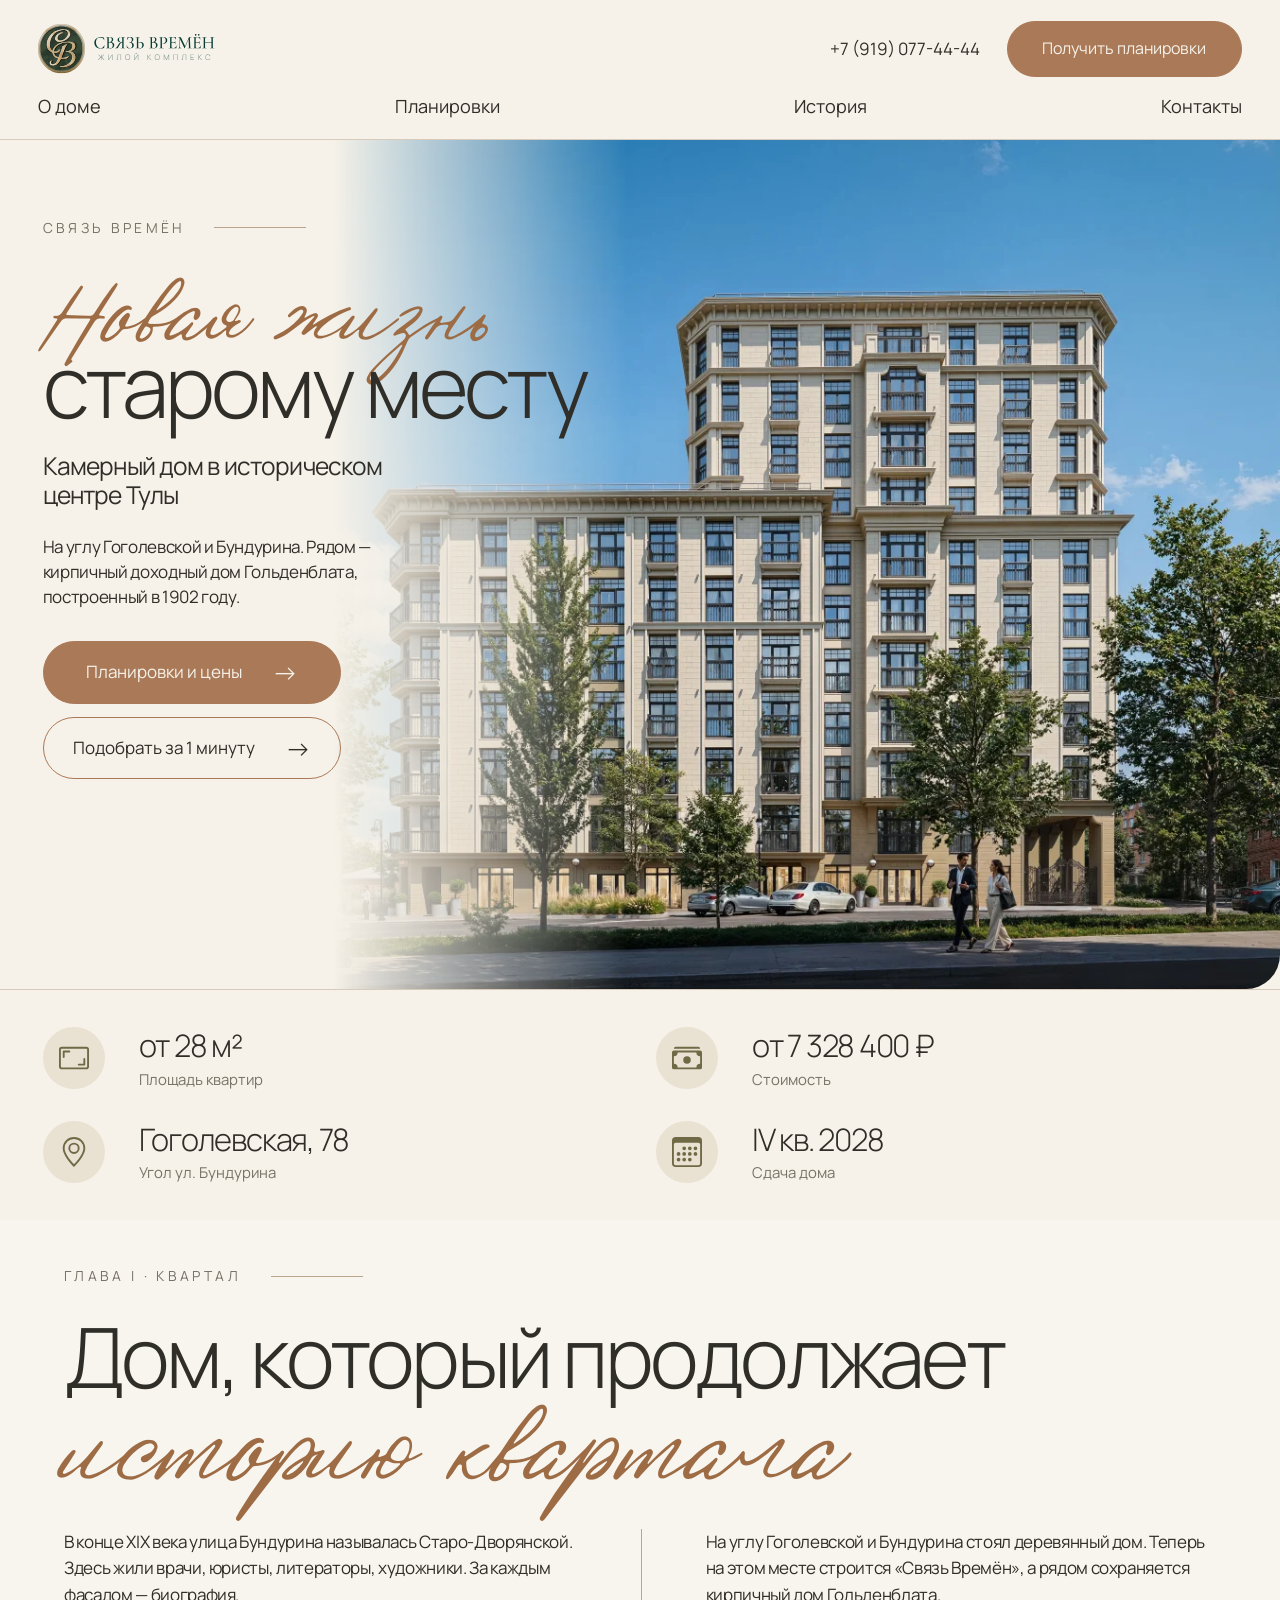
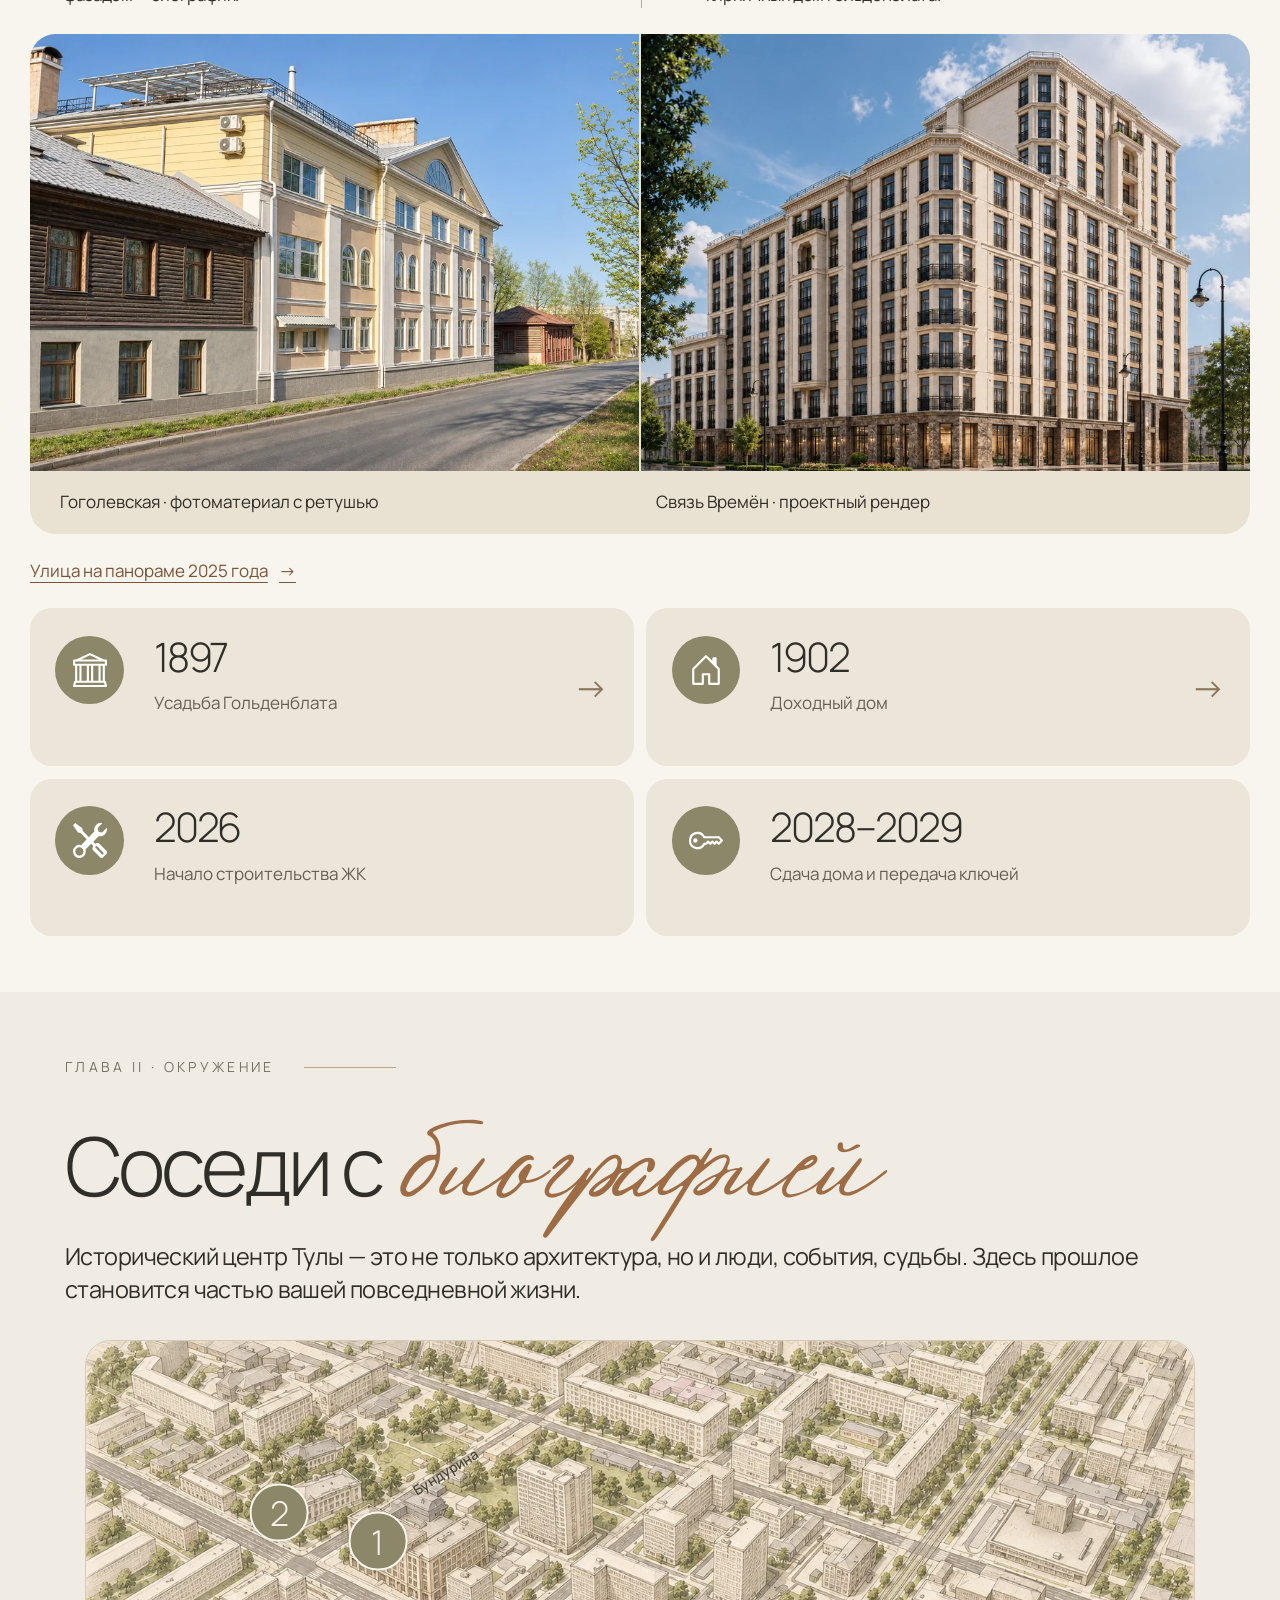
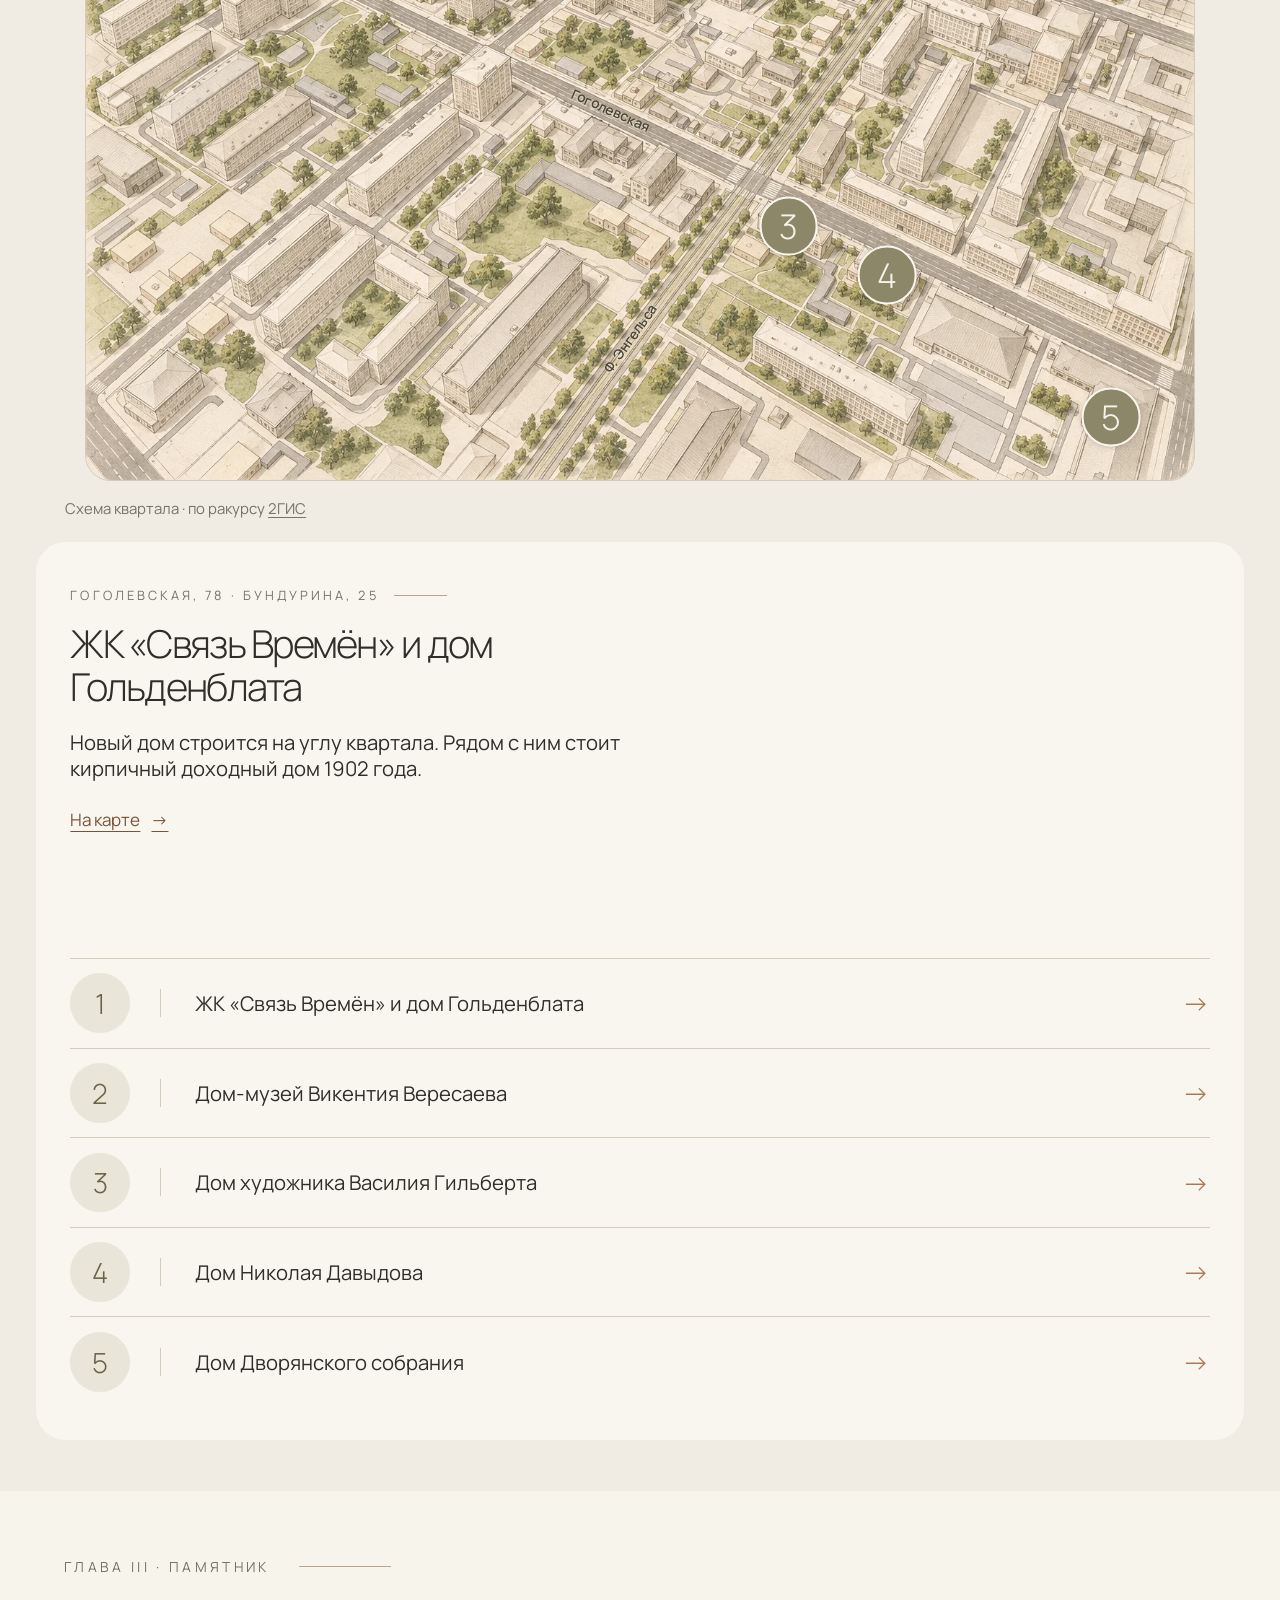
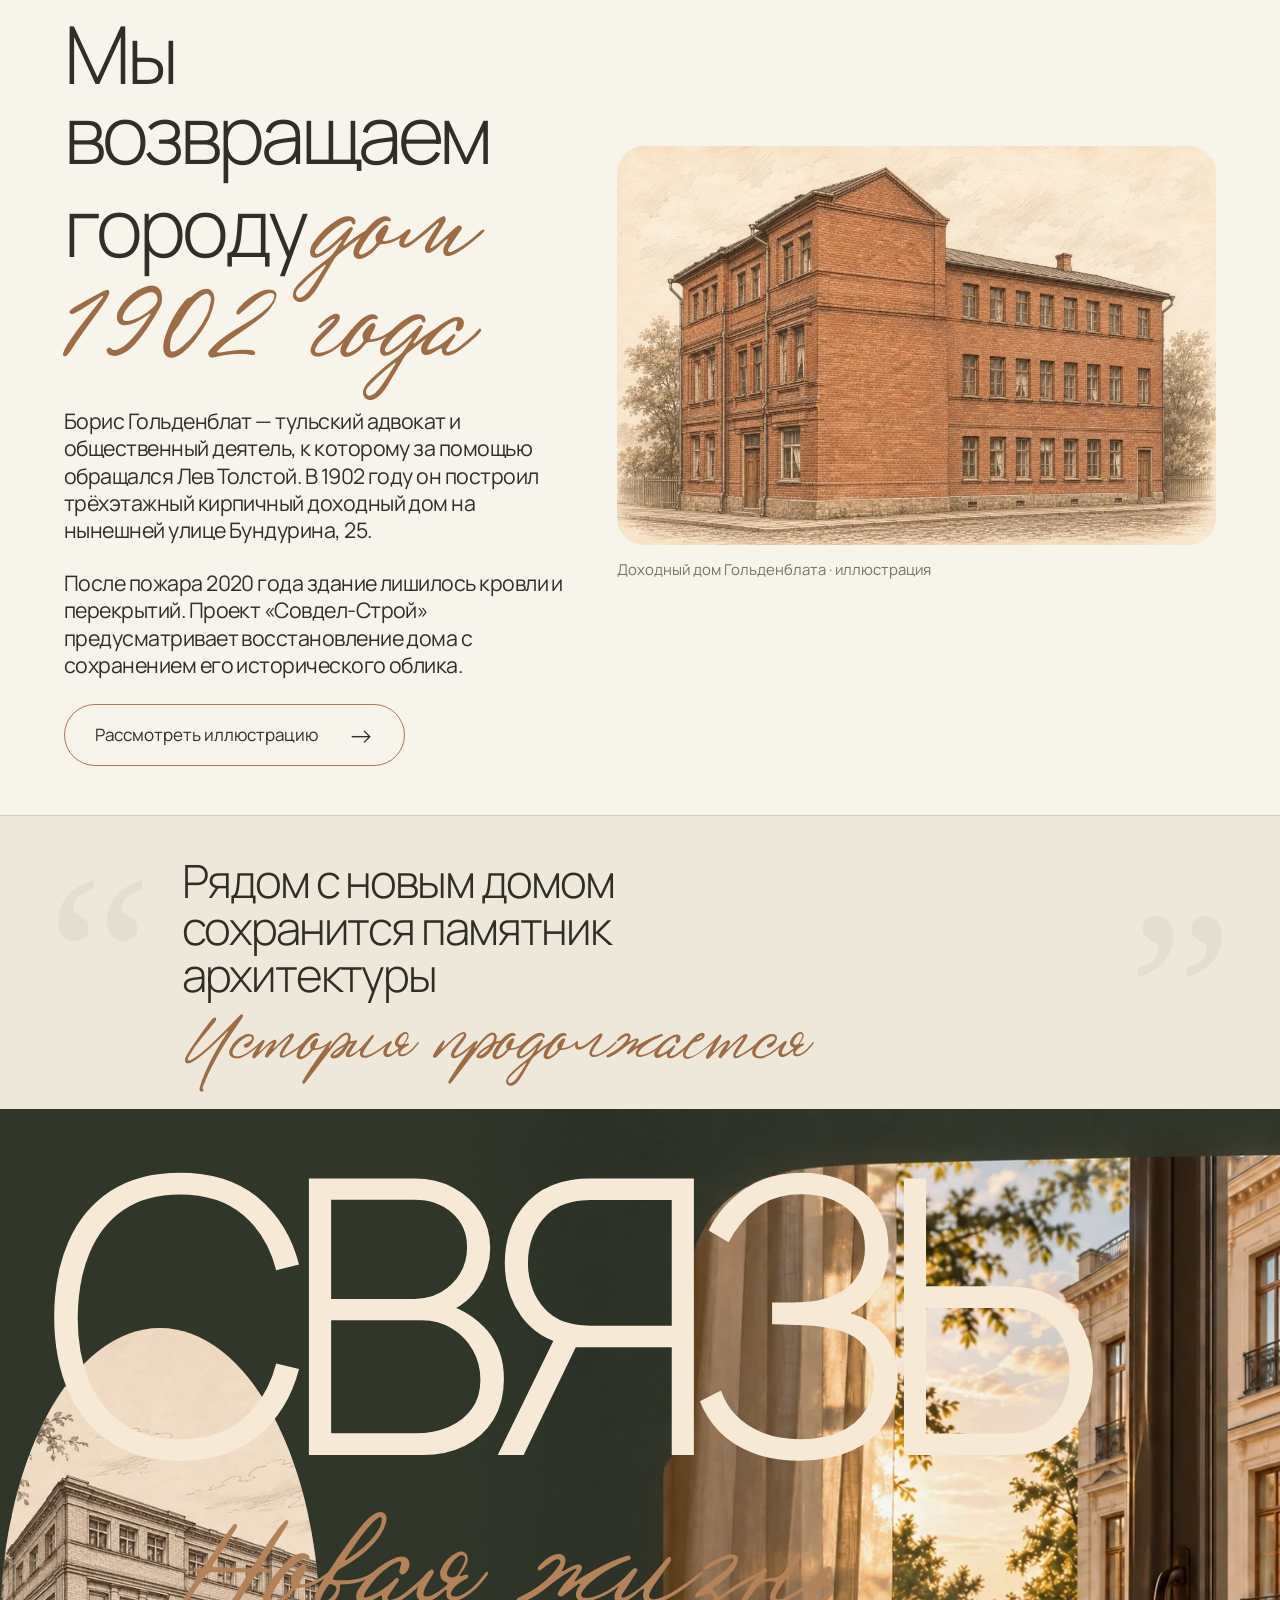
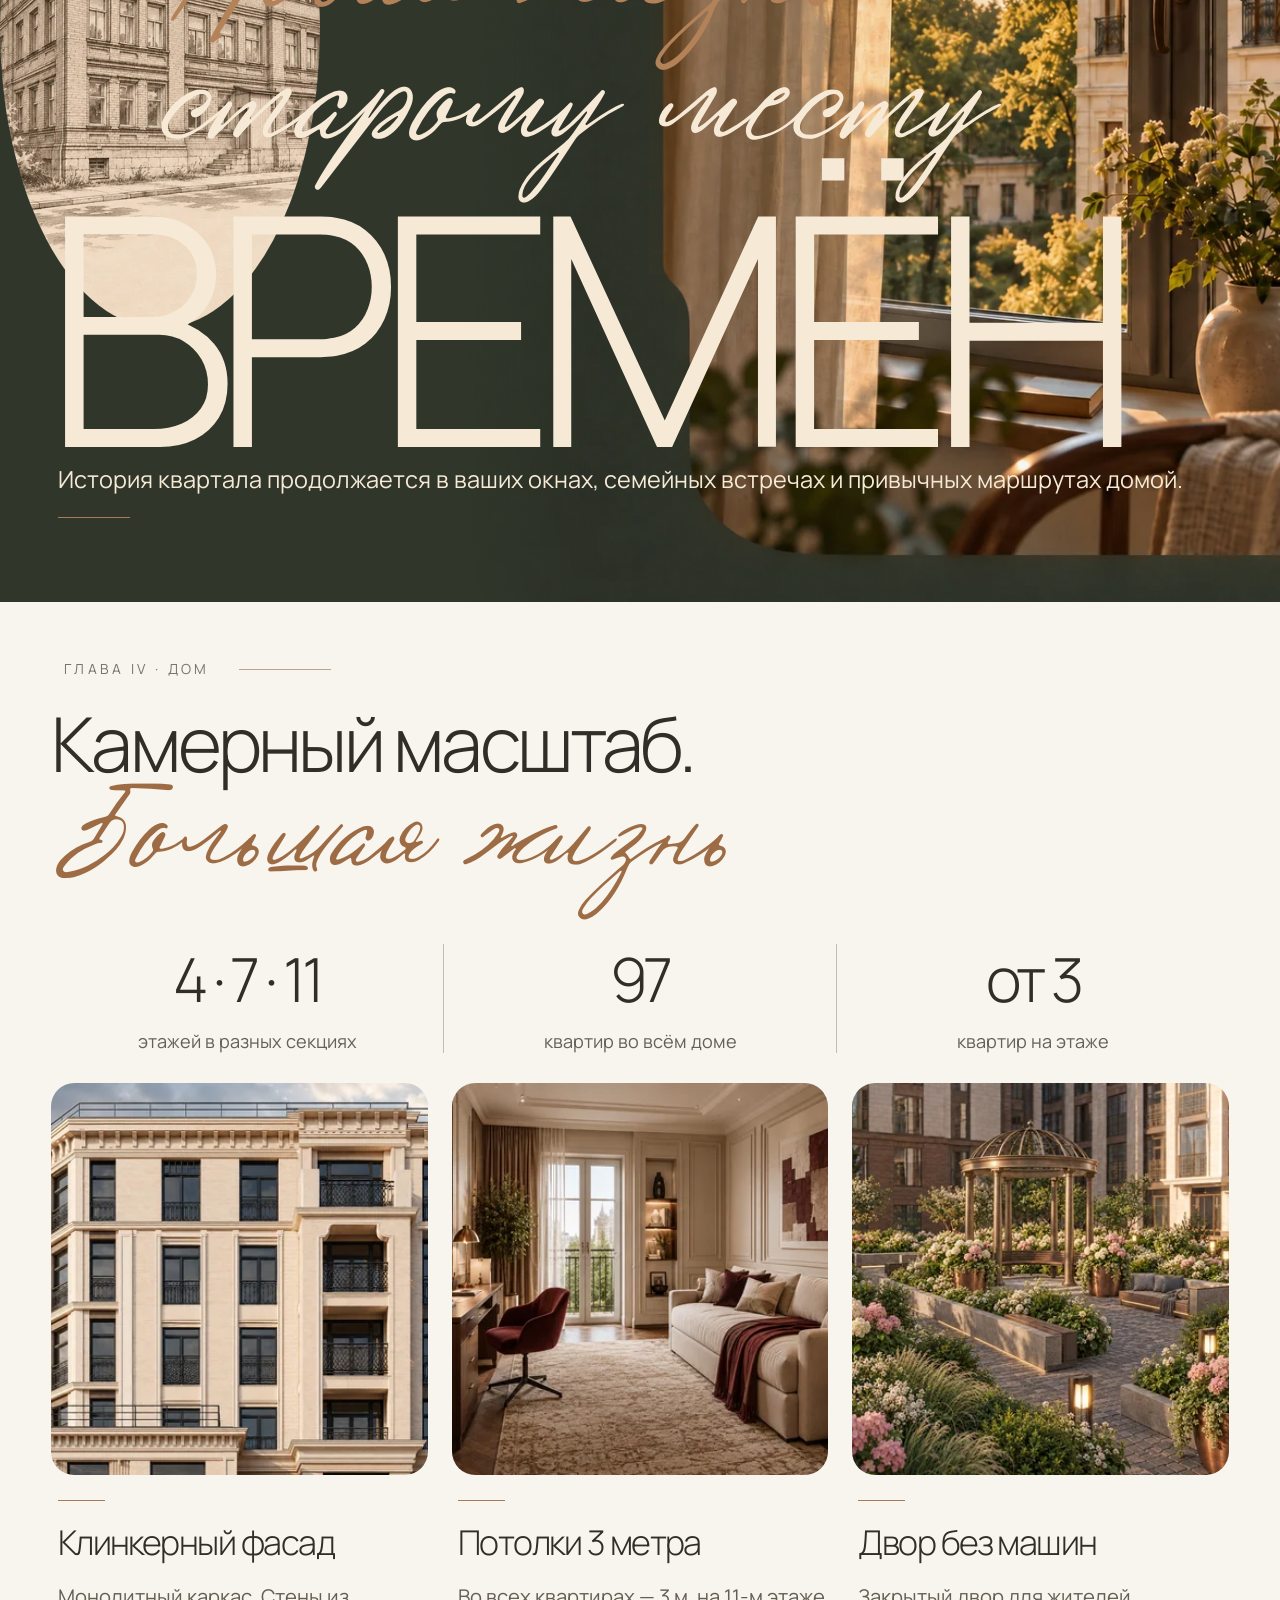
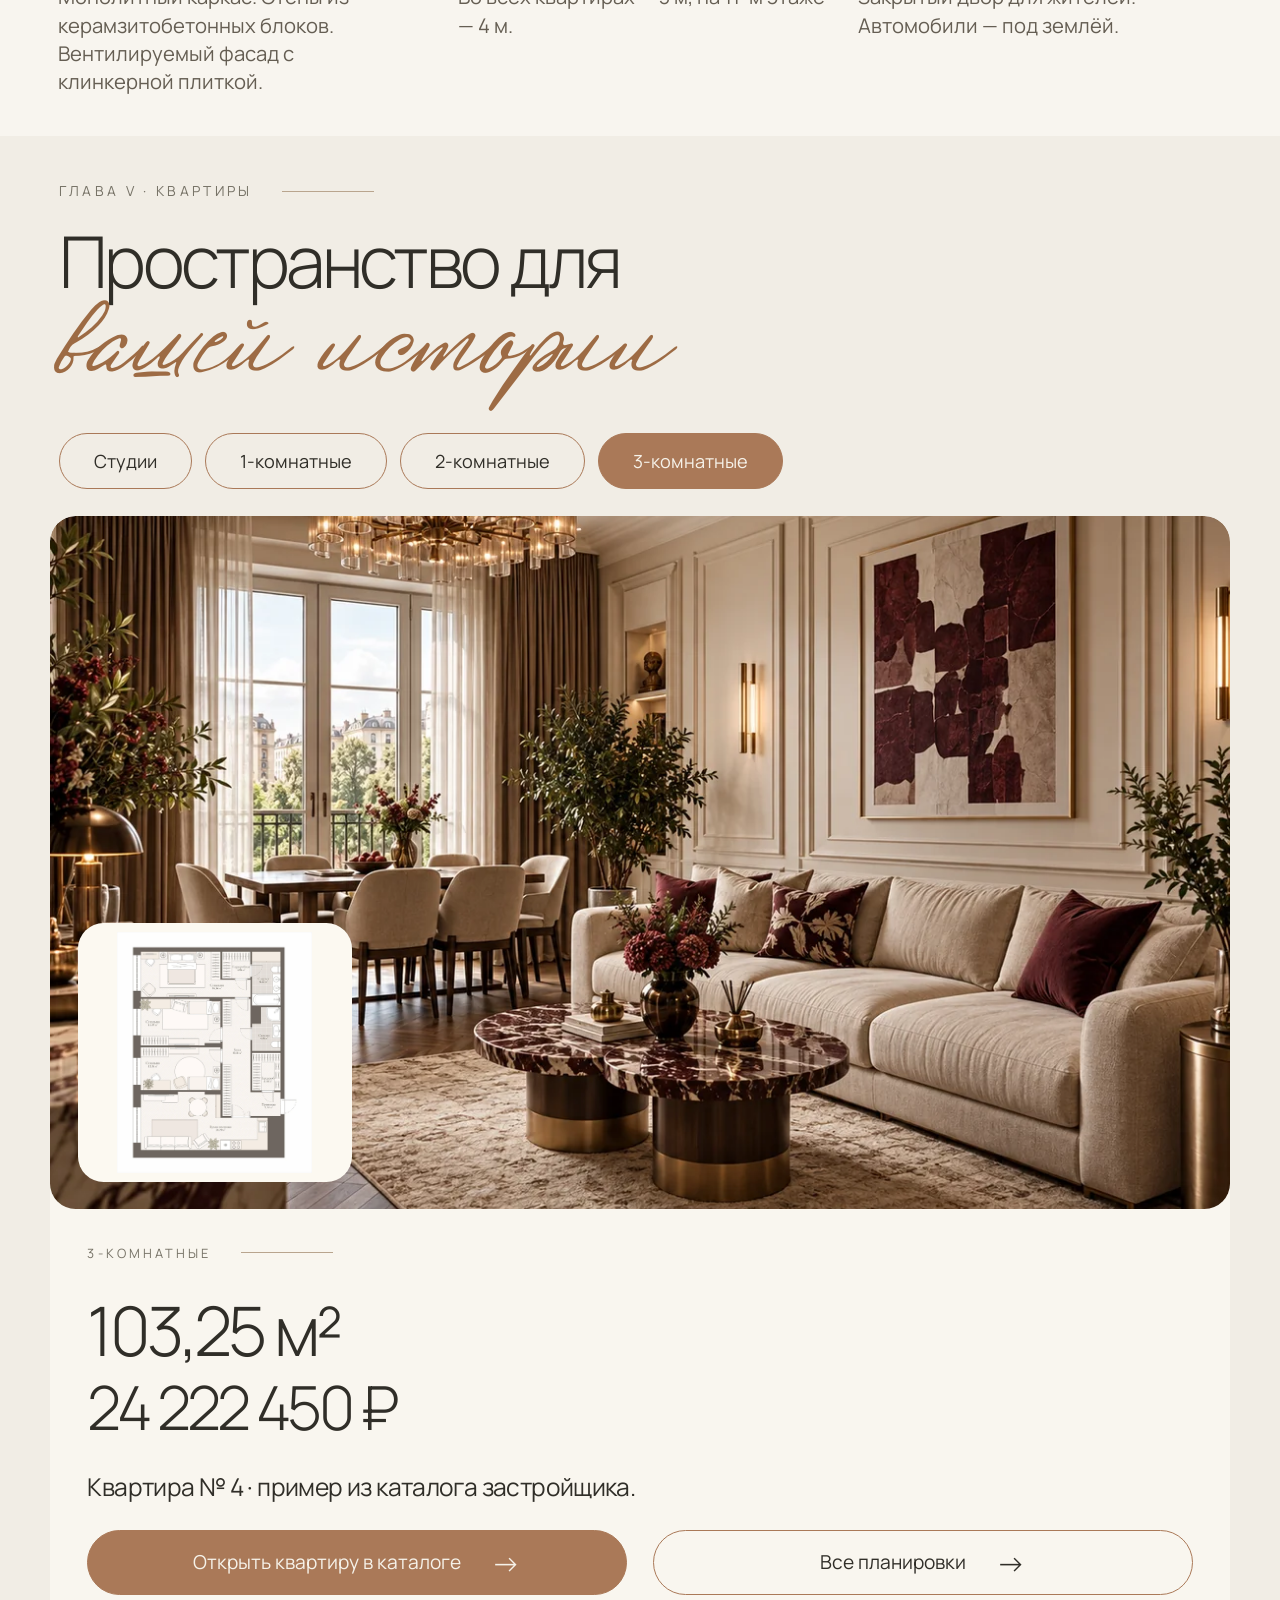
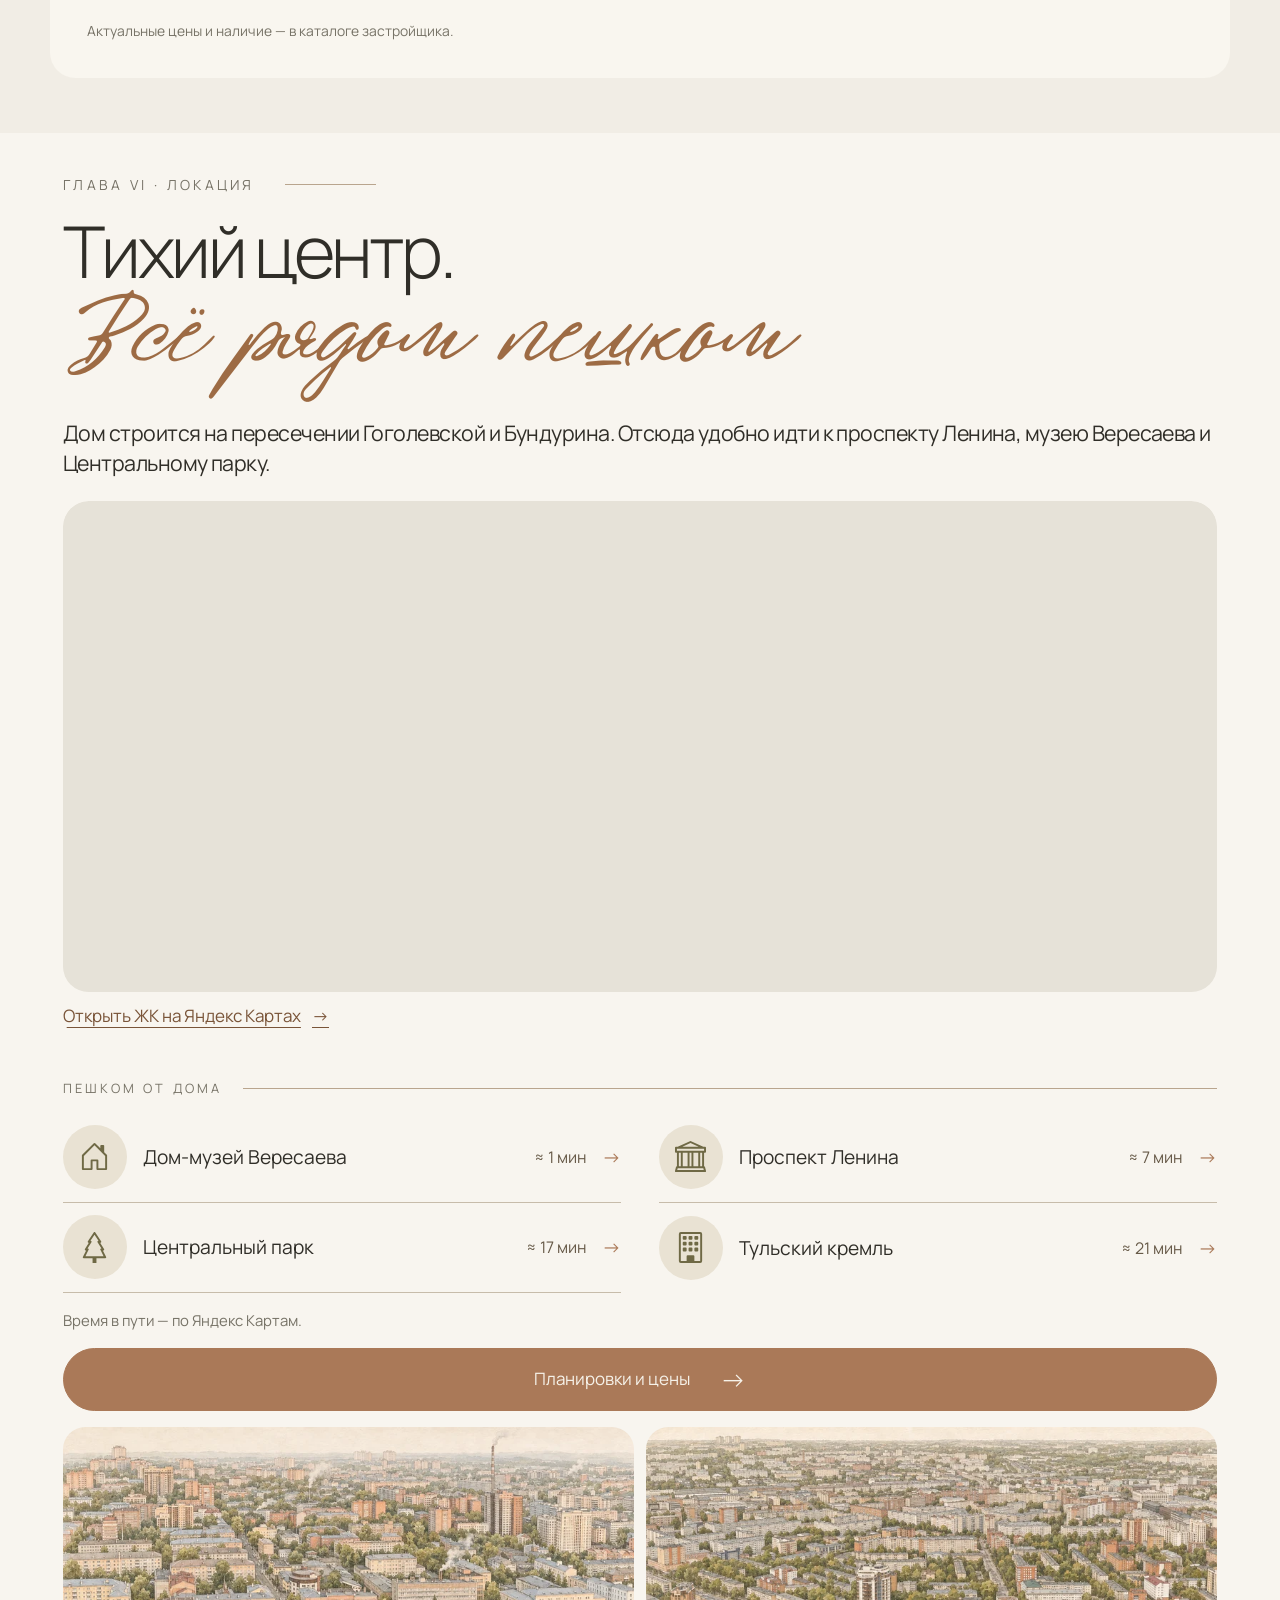
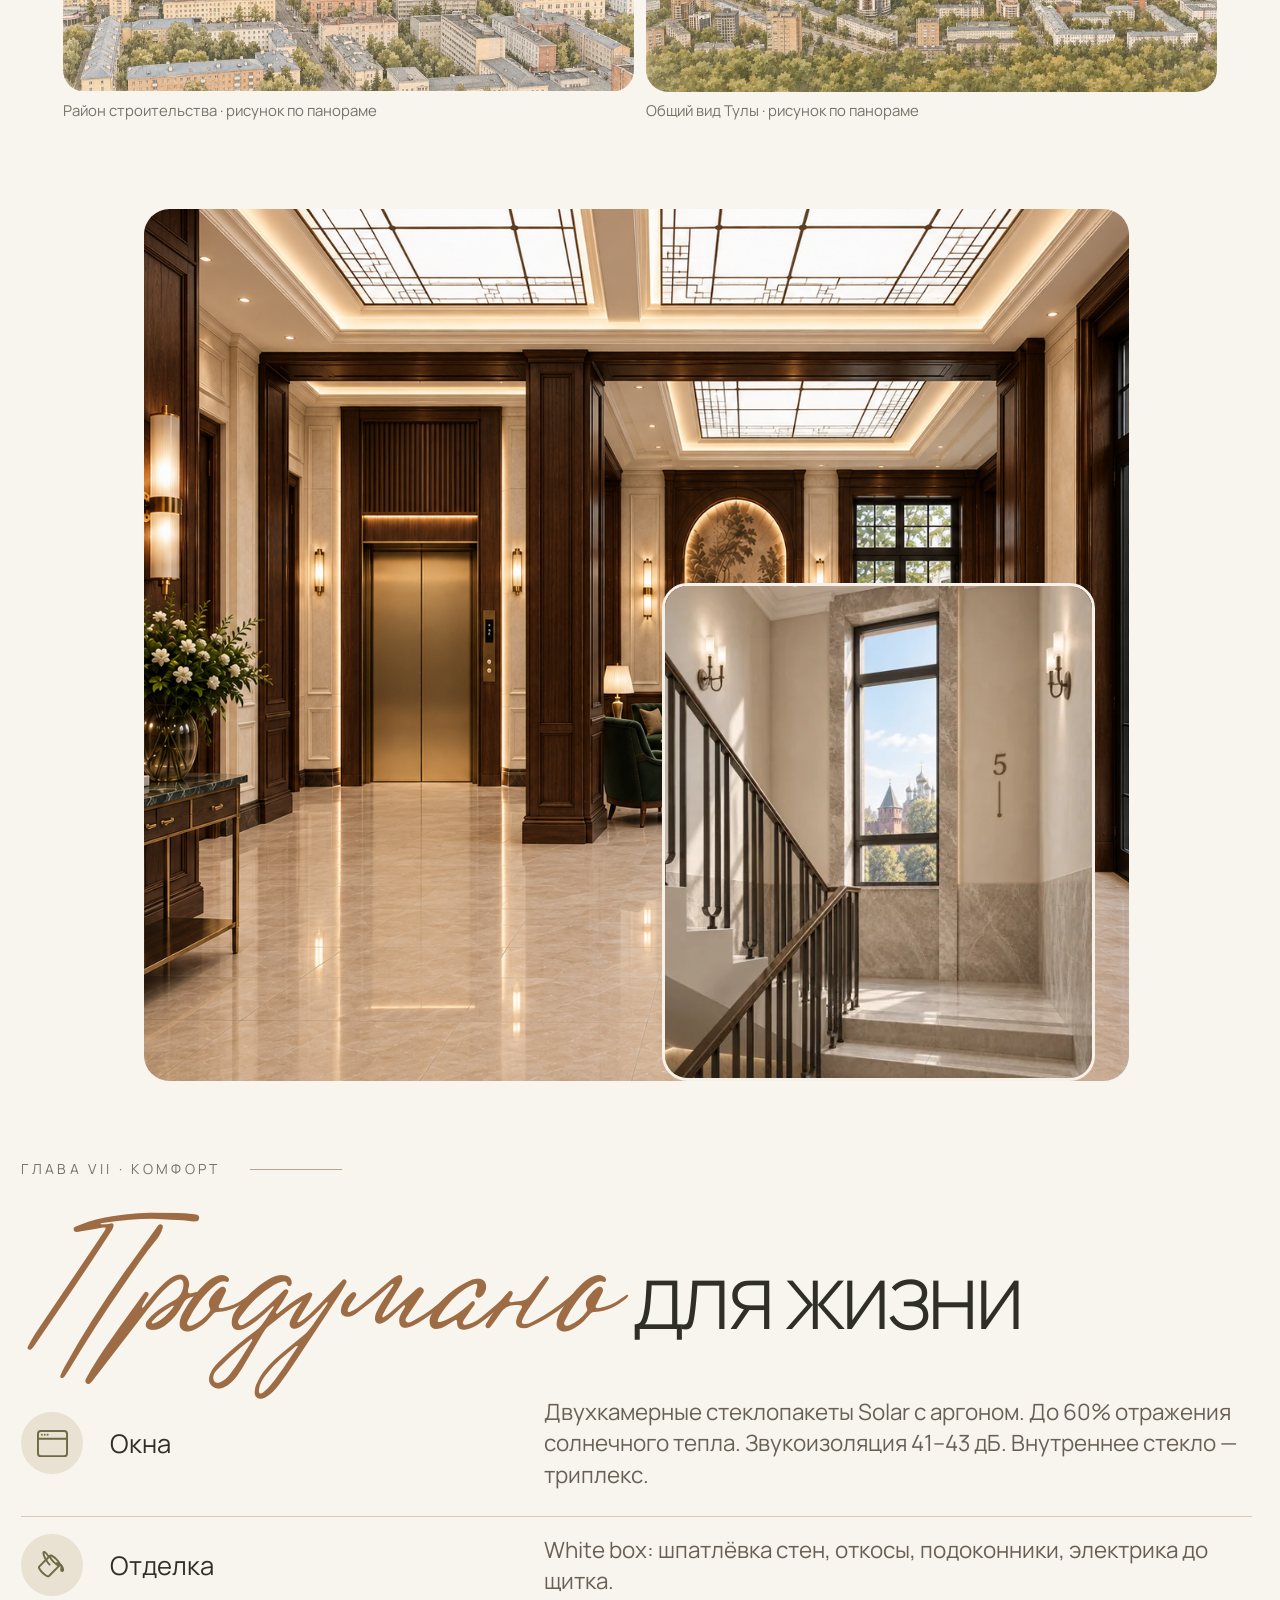
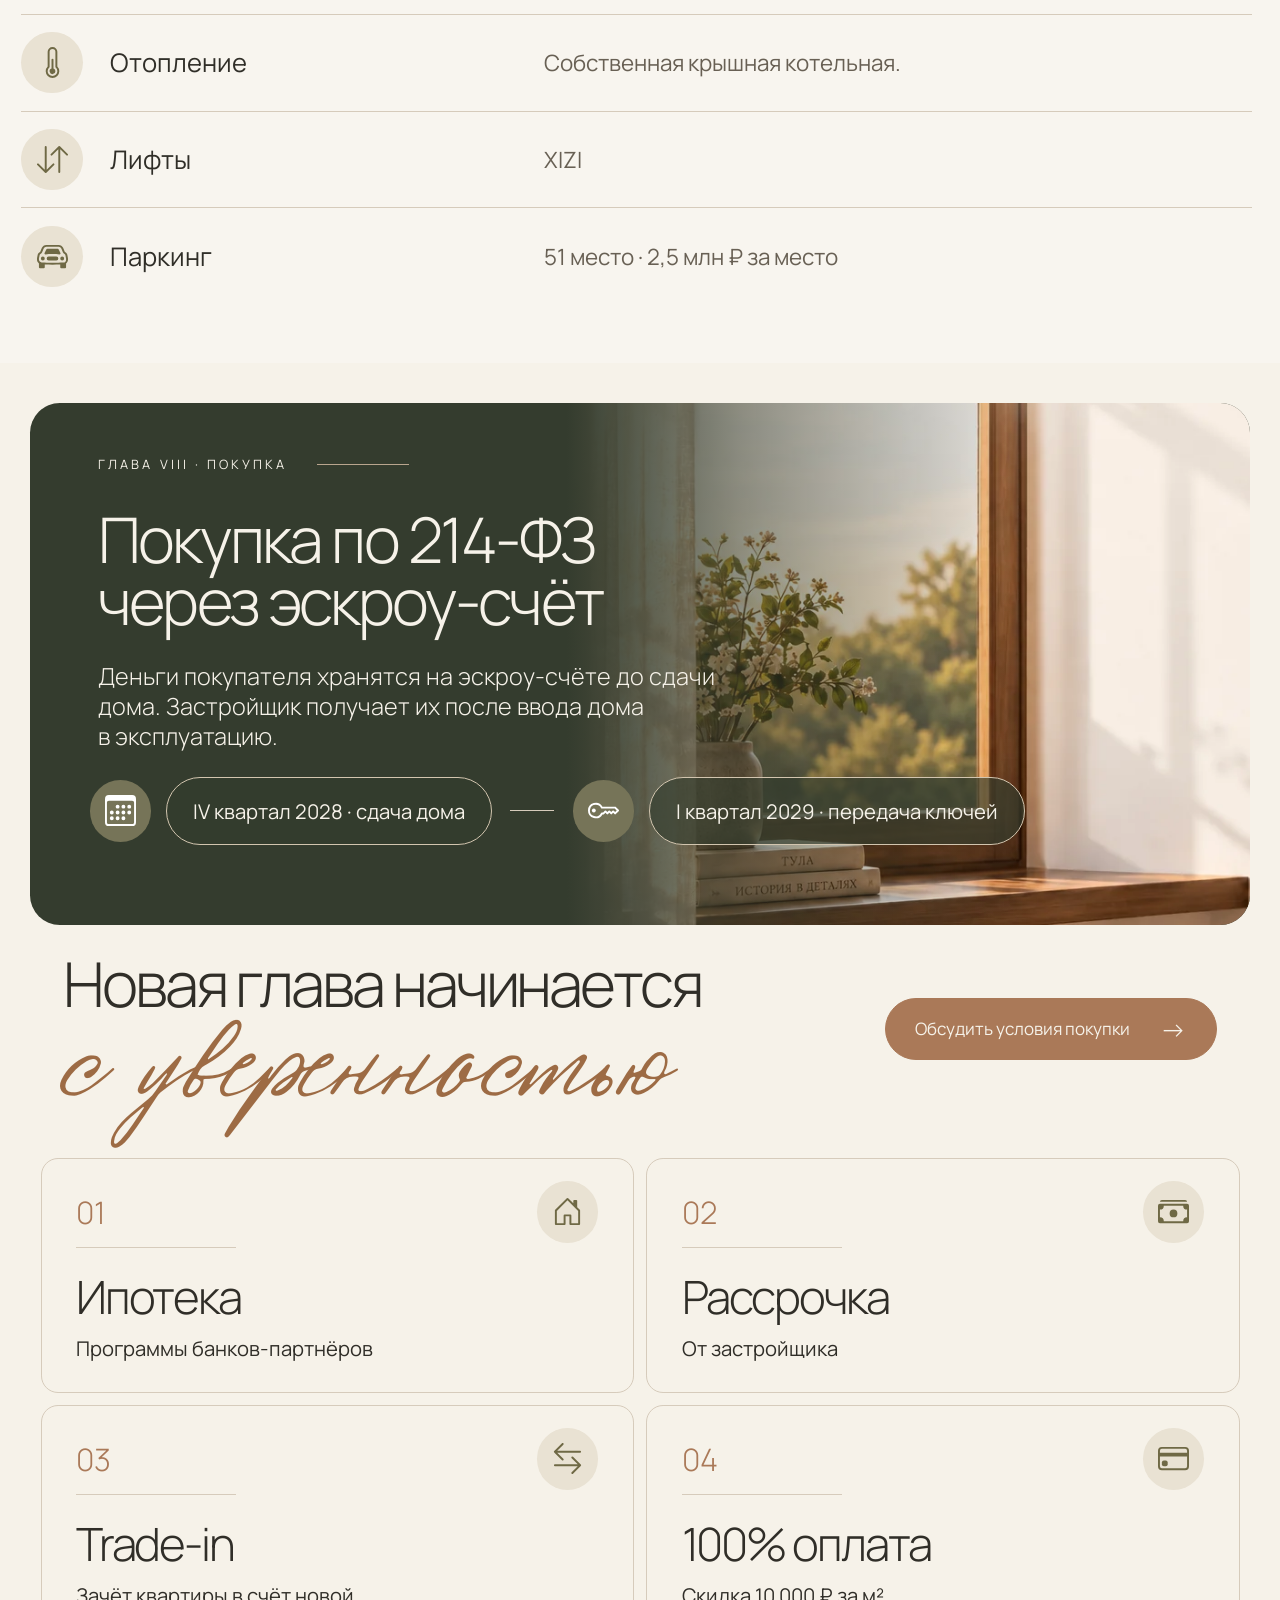
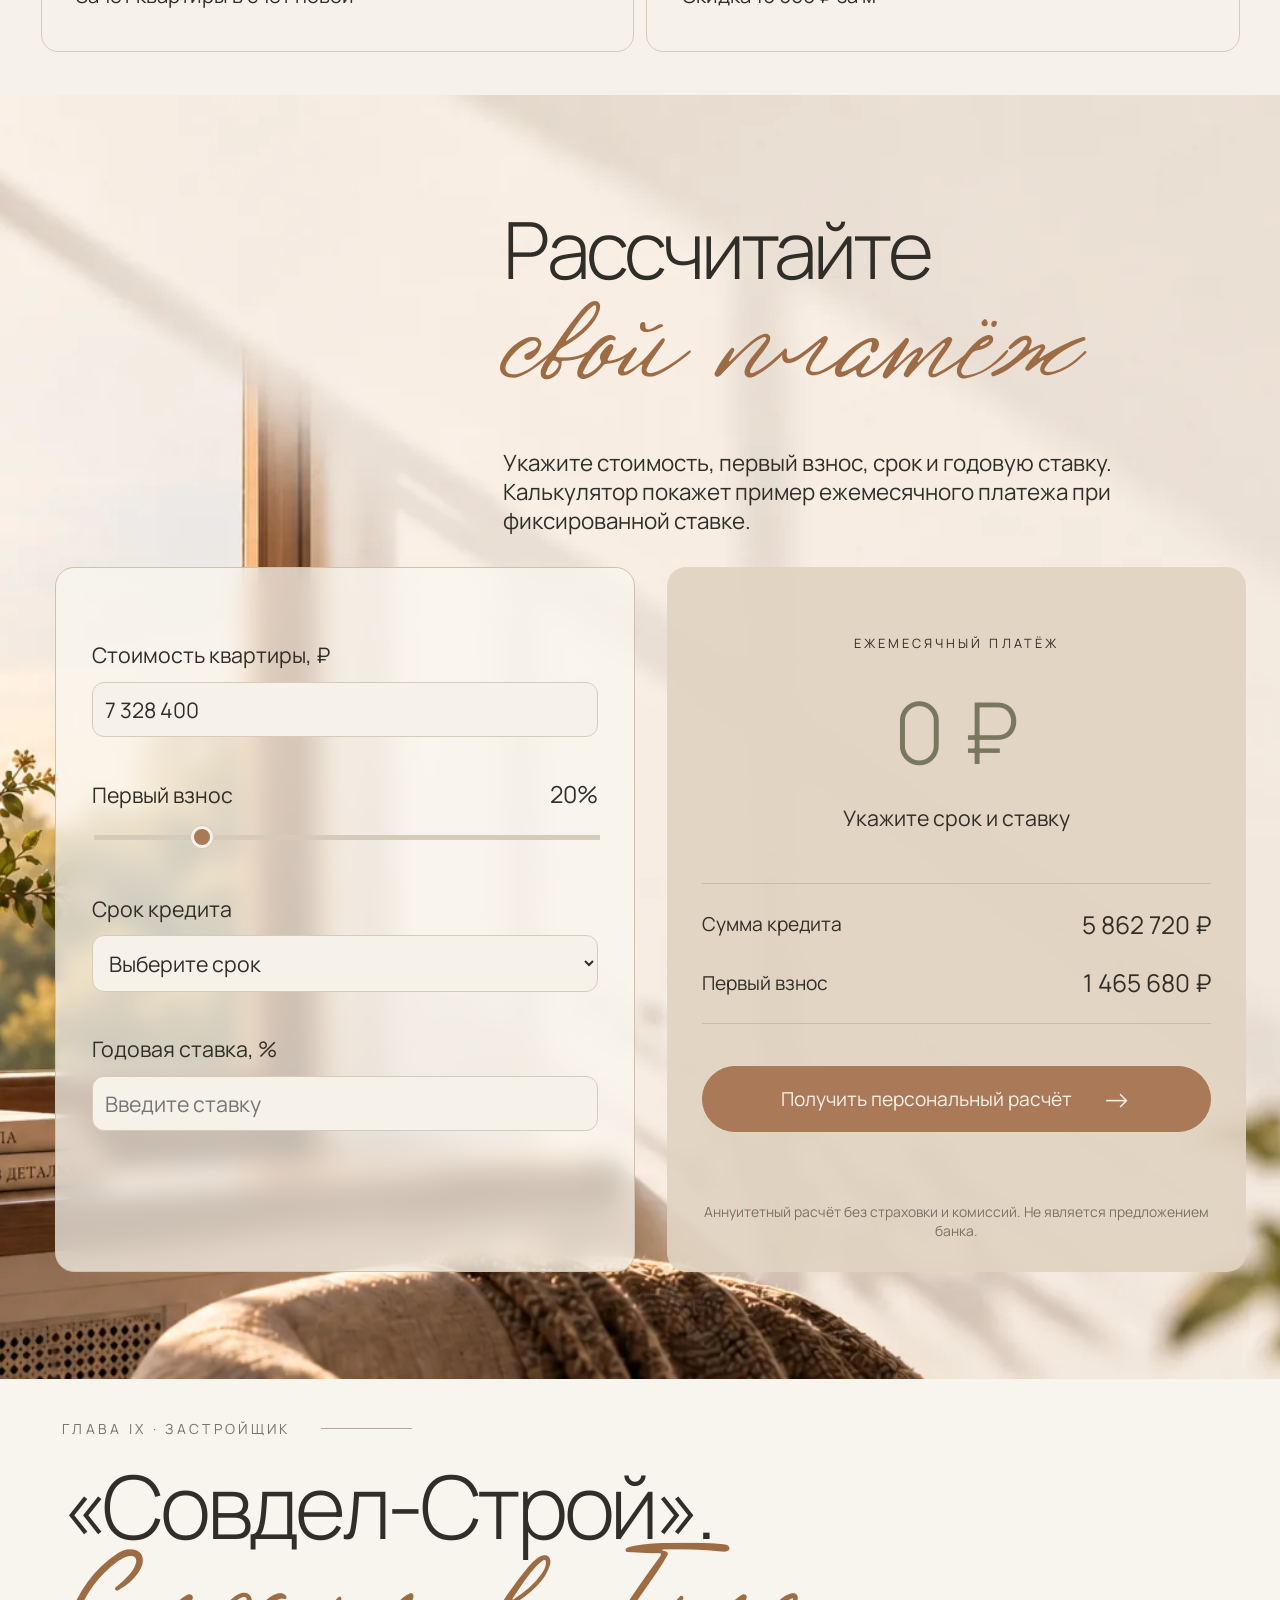
==== commit 5b5bdbfa: "Обновить рендер первого экрана и рисунок дома Гольденблата в v2" ====
--- a/v2/index.html
+++ b/v2/index.html
@@ -13,7 +13,7 @@
 <link rel="stylesheet" href="app.css?v=c9f091672d26">
 <link rel="stylesheet" href="revisions.css?v=1e232435f1e9">
 <link rel="stylesheet" href="layout.css?v=620242fe5ff3">
-<link rel="stylesheet" href="v2.css?v=9fb04014e58f">
+<link rel="stylesheet" href="v2.css?v=aa8ebb5b8823">
 <script src="app.js?v=31286d1d7d5b" defer></script>
 </head>
 <body>
@@ -28,7 +28,7 @@
 <main id="main-content">
 <section class="site-section site-section--hero" aria-labelledby="hero-title"><div class="hero">
 <div class="hero-scene">
-<img class="hero-background" src="assets/images/v2/facade-1448.webp?v=14d6a66f6dd4" srcset="assets/images/v2/facade-480.webp?v=e9f8483123a9 480w, assets/images/v2/facade-800.webp?v=8b5131da6378 800w, assets/images/v2/facade-1100.webp?v=43d5b6fc6ec7 1100w, assets/images/v2/facade-1448.webp?v=14d6a66f6dd4 1448w" sizes="(max-width: 767px) 135vw, (max-width: 1599px) 73vw, (max-width: 1900px) 1100px, 58vw" alt="Проектный рендер ЖК «Связь Времён» со стороны Гоголевской улицы" width="1448" height="1086" fetchpriority="high" decoding="async">
+<img class="hero-background" src="assets/images/v2/hero-scene105-1600.webp?v=5634e00b5a90" srcset="assets/images/v2/hero-scene105-640.webp?v=3eb0f0cb4490 640w, assets/images/v2/hero-scene105-1100.webp?v=96efb74cf0f4 1100w, assets/images/v2/hero-scene105-1600.webp?v=5634e00b5a90 1600w, assets/images/v2/hero-scene105-2400.webp?v=2c6f626a34cf 2400w" sizes="(max-width: 767px) 135vw, (max-width: 1599px) 110vw, (max-width: 1900px) 1500px, 80vw" alt="Проектный рендер ЖК «Связь Времён» со стороны Гоголевской улицы" width="1600" height="898" fetchpriority="high" decoding="async">
 <div class="section-container hero-container"><div class="hero-content">
 <div class="eyebrow"><span>Связь времён</span> <span class="eyebrow-line" aria-hidden="true"></span></div>
 <h1 class="hero-title" id="hero-title"><span class="handwriting">Новая жизнь</span> <span>старому месту</span></h1>
@@ -119,12 +119,12 @@
     </div>
     <figure class="v2-restoration-photo">
       <div class="media-frame" id="goldenblat-illustration">
-        <img src="assets/images/v2/goldenblat-house-drawing-1200.webp?v=e03ad0b12533"
-             srcset="assets/images/v2/goldenblat-house-drawing-480.webp?v=f2945a521777 480w, assets/images/v2/goldenblat-house-drawing-840.webp?v=5657d0d0a1ad 840w, assets/images/v2/goldenblat-house-drawing-1200.webp?v=e03ad0b12533 1200w"
+        <img src="assets/images/v2/goldenblat-brick-house-1536.webp?v=5d58b1ab7e8d"
+             srcset="assets/images/v2/goldenblat-brick-house-540.webp?v=ae31e83cb47f 540w, assets/images/v2/goldenblat-brick-house-960.webp?v=8e5ede01fce7 960w, assets/images/v2/goldenblat-brick-house-1536.webp?v=5d58b1ab7e8d 1536w"
              sizes="(max-width: 767px) 90vw, 51vw"
-             alt="Иллюстрация доходного дома Гольденблата на Бундурина, 25" width="1200" height="1091" loading="lazy" decoding="async">
+             alt="Иллюстрация доходного дома Гольденблата на Бундурина, 25" width="1536" height="1024" loading="lazy" decoding="async">
       </div>
-      <figcaption class="caption">Доходный дом Гольденблата · рисунок по фотографии</figcaption>
+      <figcaption class="caption">Доходный дом Гольденблата · иллюстрация</figcaption>
     </figure>
   </div>
   <blockquote class="restoration-quote"><span class="quote-mark" aria-hidden="true">“</span><div><p>Рядом с новым домом сохранится памятник архитектуры</p><span class="handwriting">История продолжается</span></div><span class="quote-mark quote-end" aria-hidden="true">”</span></blockquote>
@@ -336,7 +336,7 @@
 
 <section class="site-section site-section--construction" id="construction" aria-labelledby="construction-title"><div class="construction screen section-container">
 <div class="eyebrow"><span>Глава X · Стройка</span> <span class="eyebrow-line" aria-hidden="true"></span></div>
-<div class="construction-heading"><div><h2 class="section-title" id="construction-title">История <span class="handwriting">продолжается</span></h2><p>Ход строительства и документы</p></div><a class="v2-text-link" href="https://svyaz-vremen.ru/construction/sentyabr-2026/" target="_blank" rel="noopener">Все фото стройки <span aria-hidden="true">→</span></a></div>
+<div class="construction-heading"><div><h2 class="section-title" id="construction-title">История <span class="handwriting">продолжается</span></h2><p>Ход строительства и документы</p></div><a class="v2-text-link" href="construction/">Все фото стройки <span aria-hidden="true">→</span></a></div>
 <div class="construction-cards"><figure><div class="construction-image"><div class="media-frame "><img src="assets/images/v2/construction-2-850.webp?v=6504efd5cd80" srcset="assets/images/v2/construction-2-480.webp?v=4849aa626940 480w, assets/images/v2/construction-2-850.webp?v=6504efd5cd80 850w" sizes="(max-width: 1599px) 45vw, 24vw" alt="Работы на площадке · сентябрь 2026" width="850" height="1133" loading="lazy" decoding="async"></div></div><figcaption>Сентябрь 2026</figcaption></figure><figure><div class="construction-image"><div class="media-frame "><img src="assets/images/v2/construction-5-850.webp?v=3a645b4d4a25" srcset="assets/images/v2/construction-5-480.webp?v=d1de417fb94d 480w, assets/images/v2/construction-5-850.webp?v=3a645b4d4a25 850w" sizes="(max-width: 1599px) 45vw, 24vw" alt="Вид на площадку · сентябрь 2026" width="850" height="638" loading="lazy" decoding="async"></div></div><figcaption>Сентябрь 2026</figcaption></figure><figure><div class="construction-image"><div class="media-frame "><img src="assets/images/v2/construction-9-850.webp?v=3dfae32d948d" srcset="assets/images/v2/construction-9-480.webp?v=4f7e64750264 480w, assets/images/v2/construction-9-850.webp?v=3dfae32d948d 850w" sizes="(max-width: 1599px) 45vw, 24vw" alt="Бетонные работы · сентябрь 2026" width="850" height="638" loading="lazy" decoding="async"></div></div><figcaption>Сентябрь 2026</figcaption></figure><figure><div class="construction-image"><div class="media-frame "><img src="assets/images/v2/construction-12-850.webp?v=14d2403233ee" srcset="assets/images/v2/construction-12-480.webp?v=adfded98a1e4 480w, assets/images/v2/construction-12-850.webp?v=14d2403233ee 850w" sizes="(max-width: 1599px) 45vw, 24vw" alt="Площадка вдоль улицы · сентябрь 2026" width="850" height="638" loading="lazy" decoding="async"></div></div><figcaption>Сентябрь 2026</figcaption></figure></div>
 <div class="document-row"><div><span class="round-icon"><img src="assets/icons/document.svg?v=4e54ff51d887" alt=""></span><p>Разрешение на строительство</p></div><div><span class="round-icon"><img src="assets/icons/document.svg?v=4e54ff51d887" alt=""></span><p>Проектная декларация<small><a href="https://xn--80az8a.xn--d1aqf.xn--p1ai/%D1%81%D0%B5%D1%80%D0%B2%D0%B8%D1%81%D1%8B/%D0%BA%D0%B0%D1%82%D0%B0%D0%BB%D0%BE%D0%B3-%D0%BD%D0%BE%D0%B2%D0%BE%D1%81%D1%82%D1%80%D0%BE%D0%B5%D0%BA/%D0%BE%D0%B1%D1%8A%D0%B5%D0%BA%D1%82/73186" target="_blank" rel="noopener">наш.дом.рф →</a></small></p></div><div><span class="round-icon"><img src="assets/icons/people.svg?v=b7da376f8aed" alt=""></span><p>Застройщик<small>ООО «Совдел-Строй»</small></p></div></div>
 <div class="construction-signoff"><span class="handwriting">Следите за тем, как меняется место.</span> <span class="eyebrow-line"></span> <span class="eyebrow">Связь времён</span></div>
--- a/v2/v2.css
+++ b/v2/v2.css
@@ -211,7 +211,6 @@
   .hero-background {
     inset:auto 0 0 auto;
     width:74%;
-    height:92%;
     object-fit:cover;
     object-position:58% center;
     -webkit-mask-image:linear-gradient(90deg, transparent, #000 31%);
